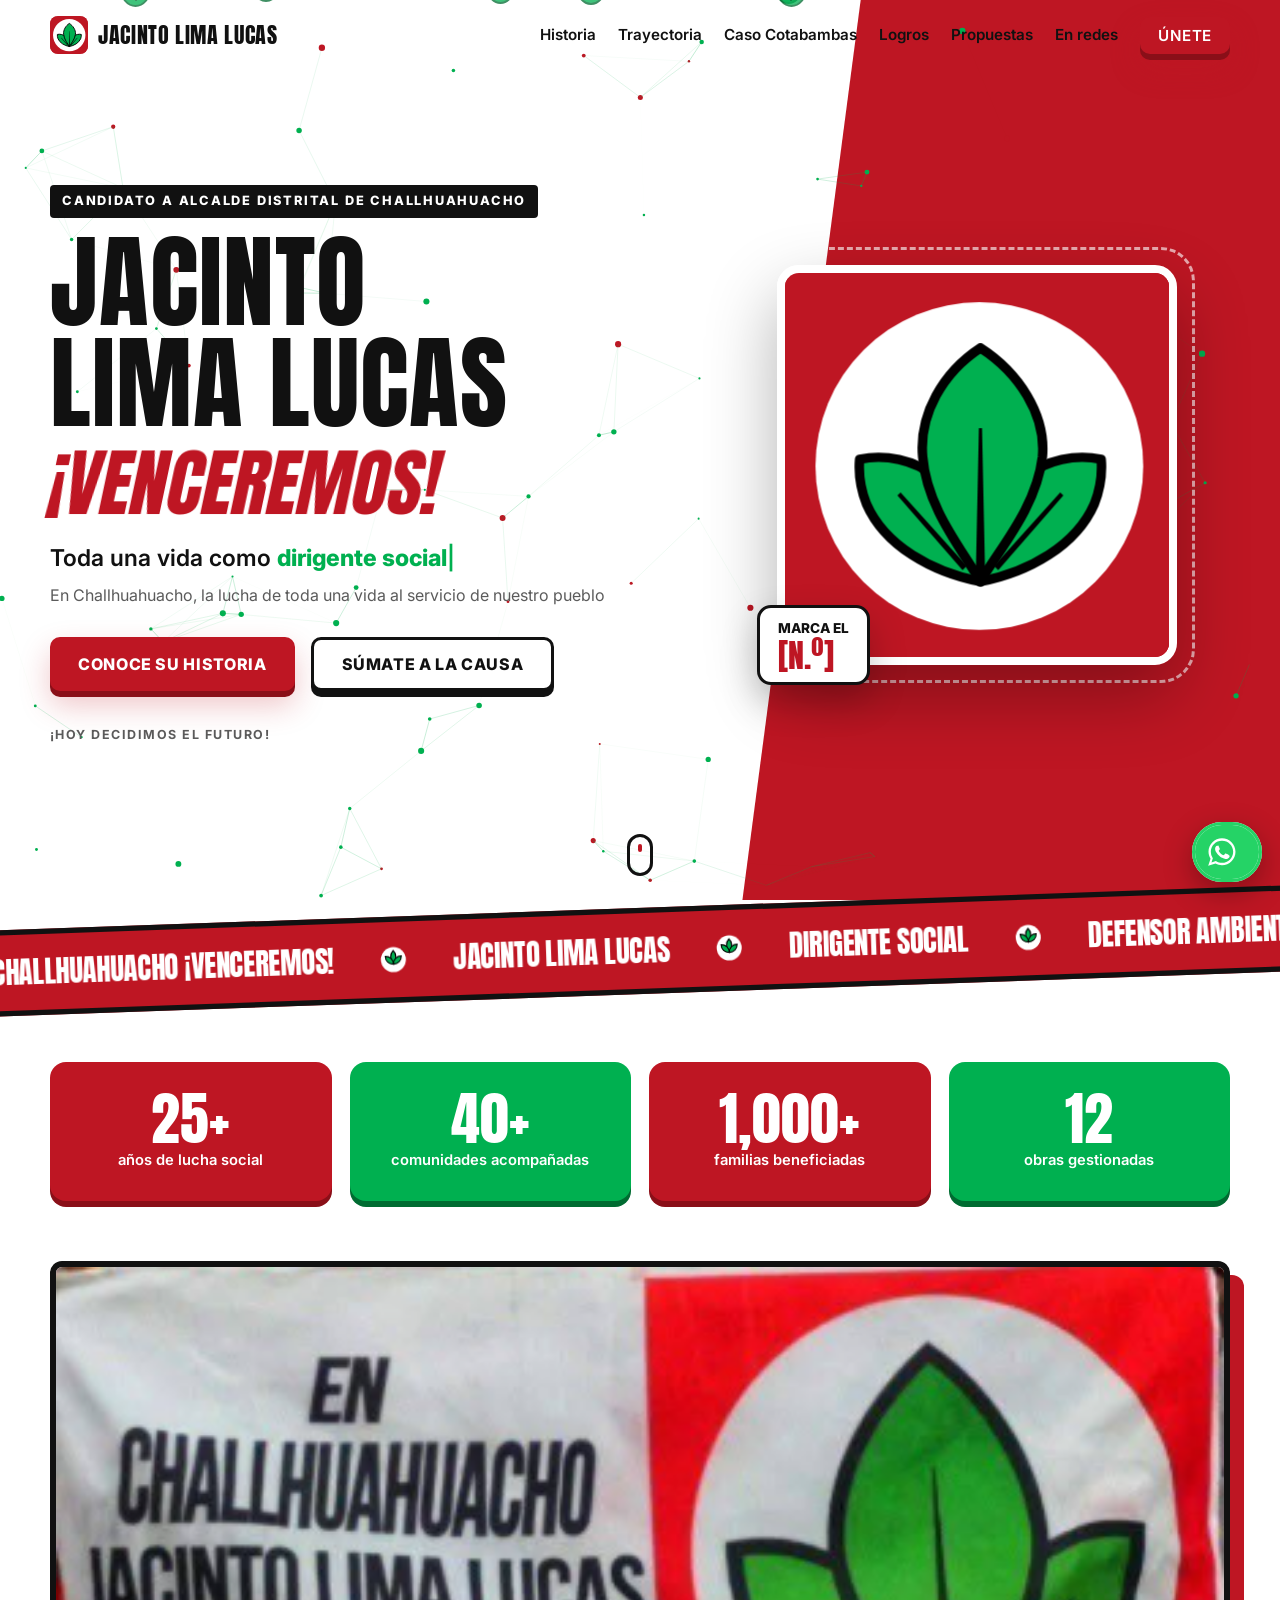
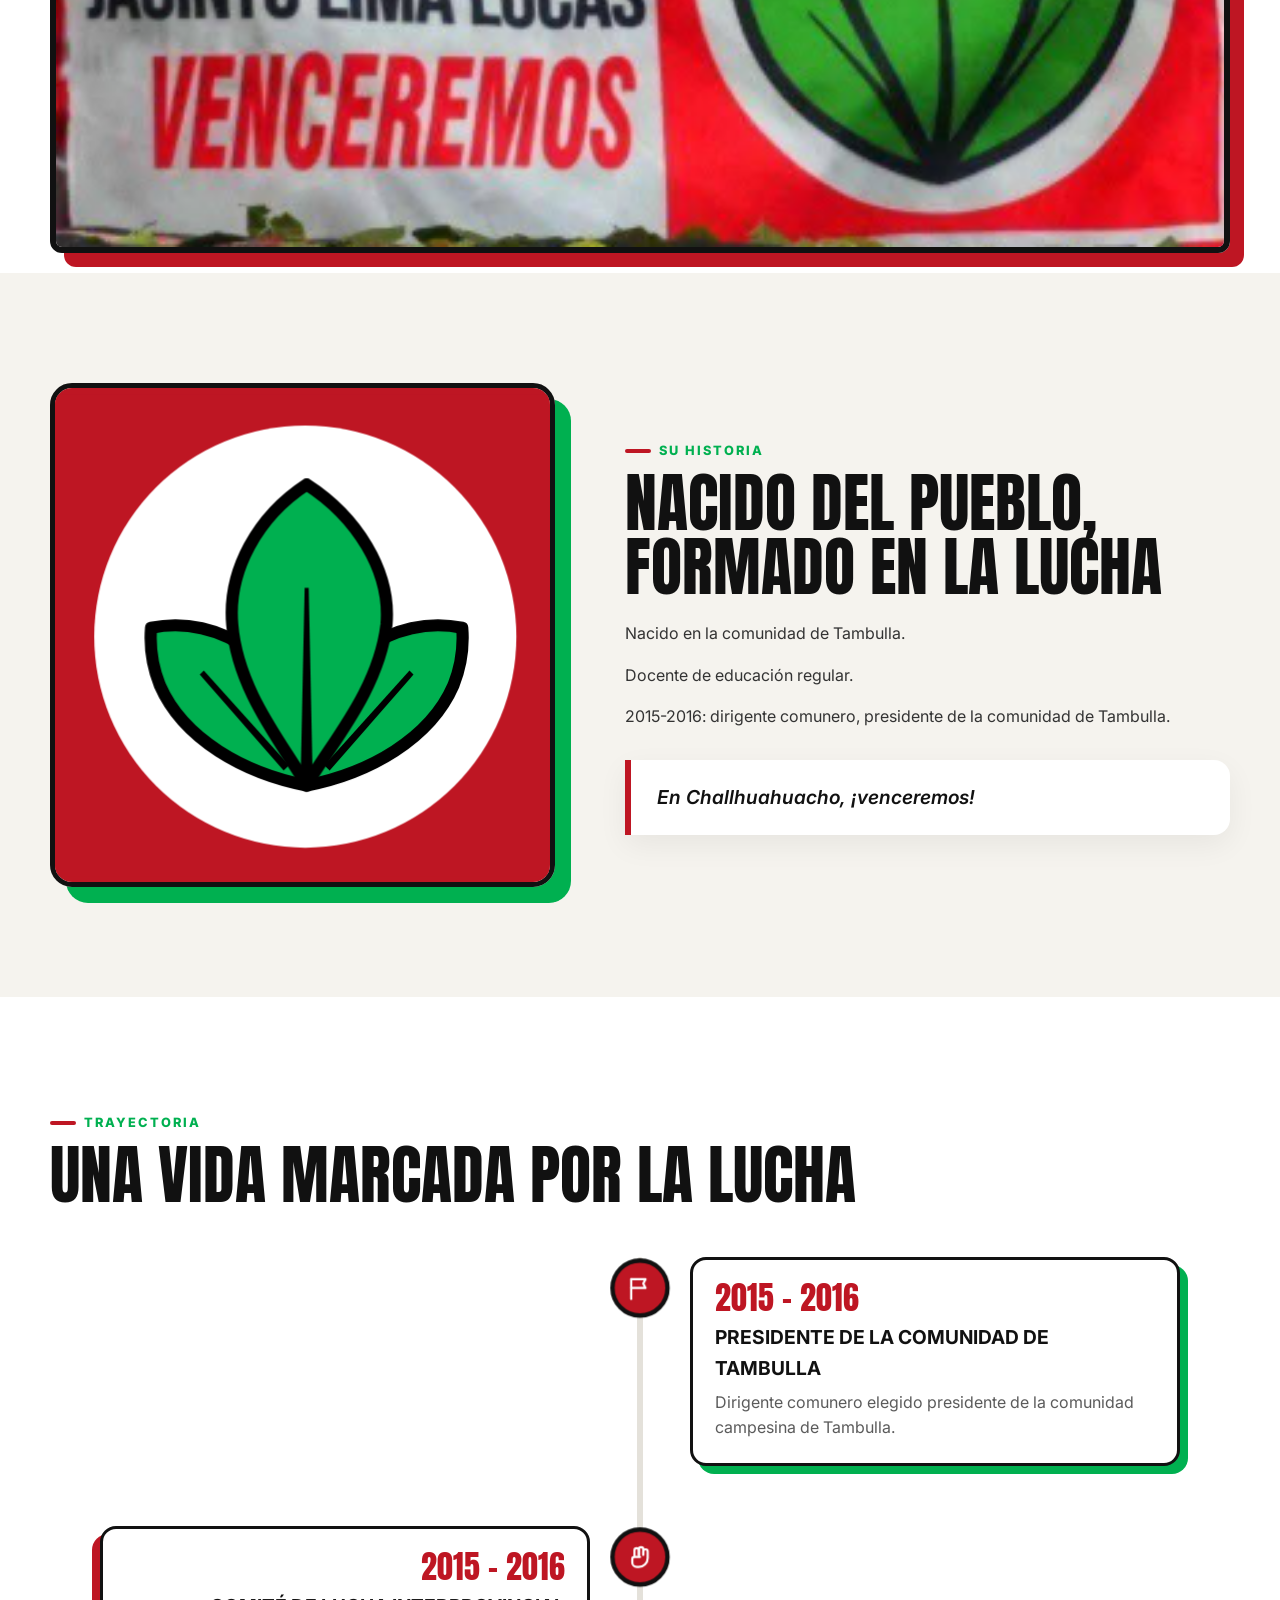
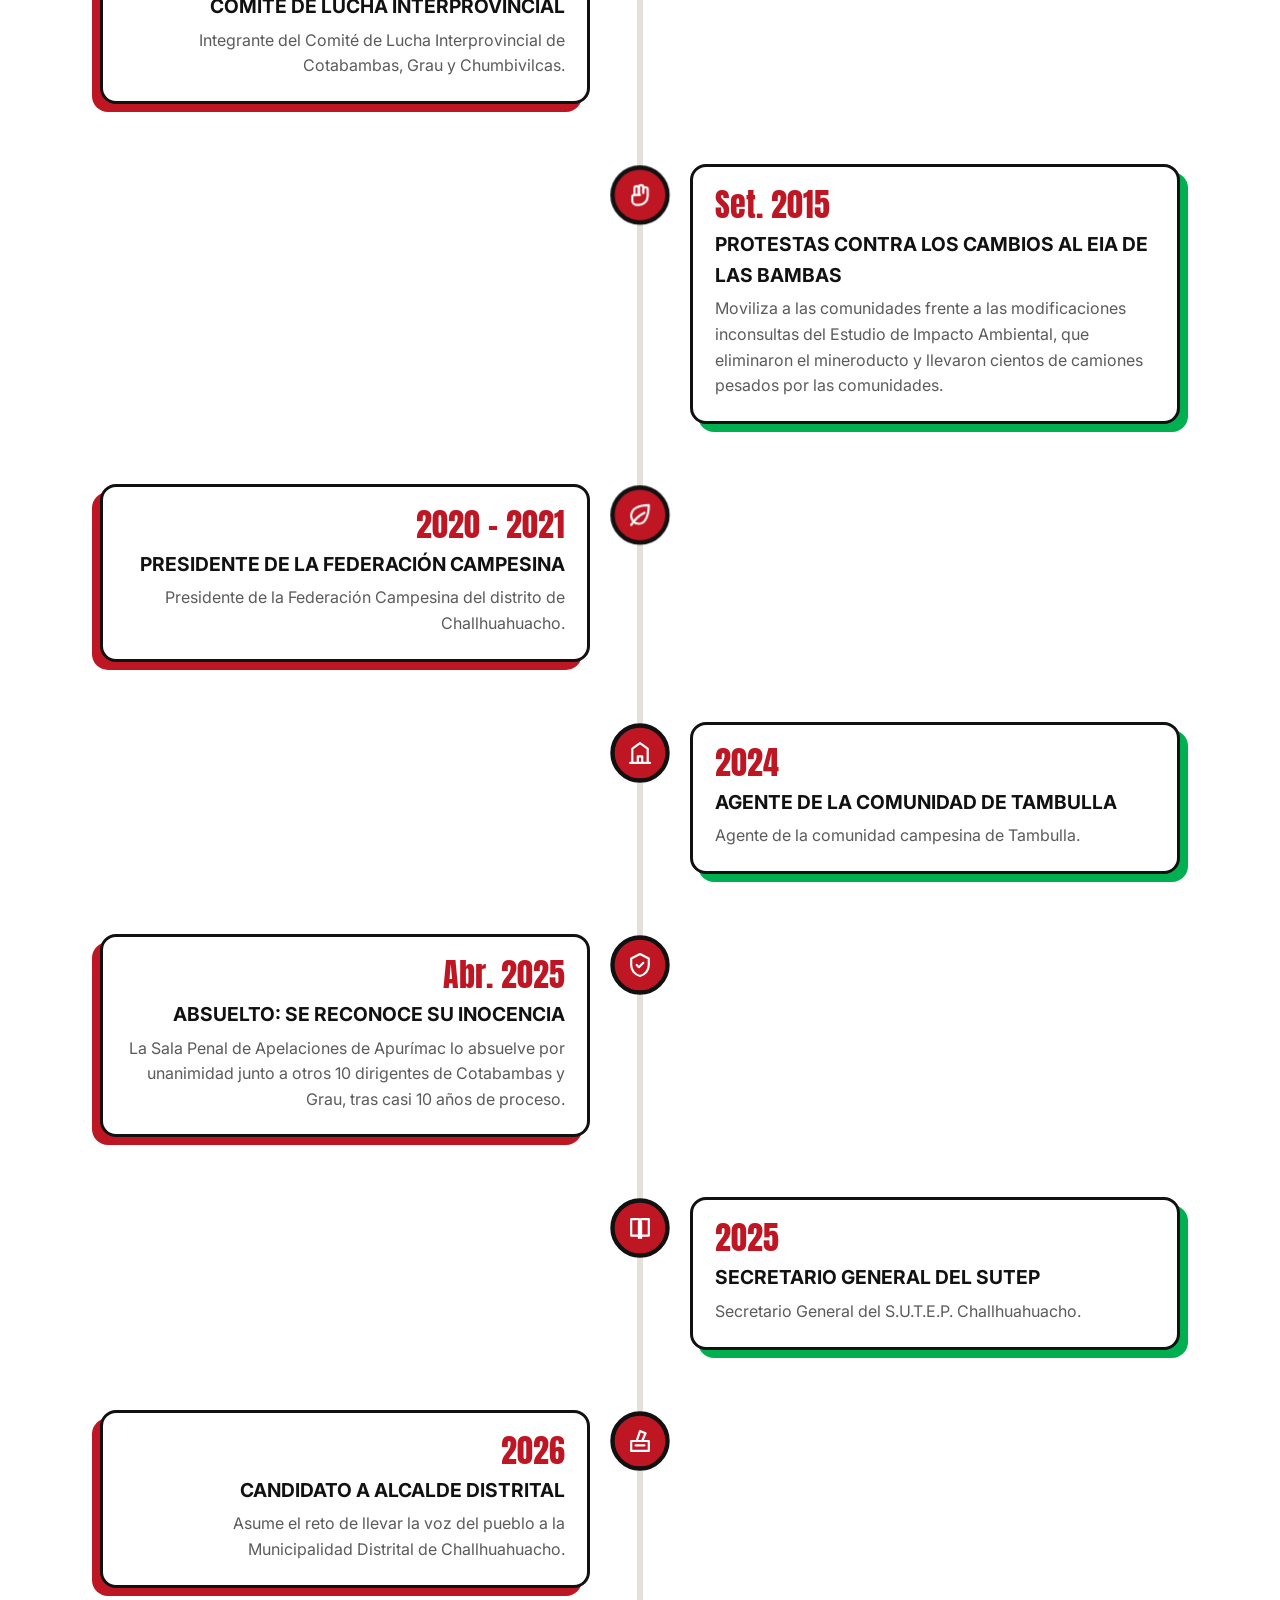
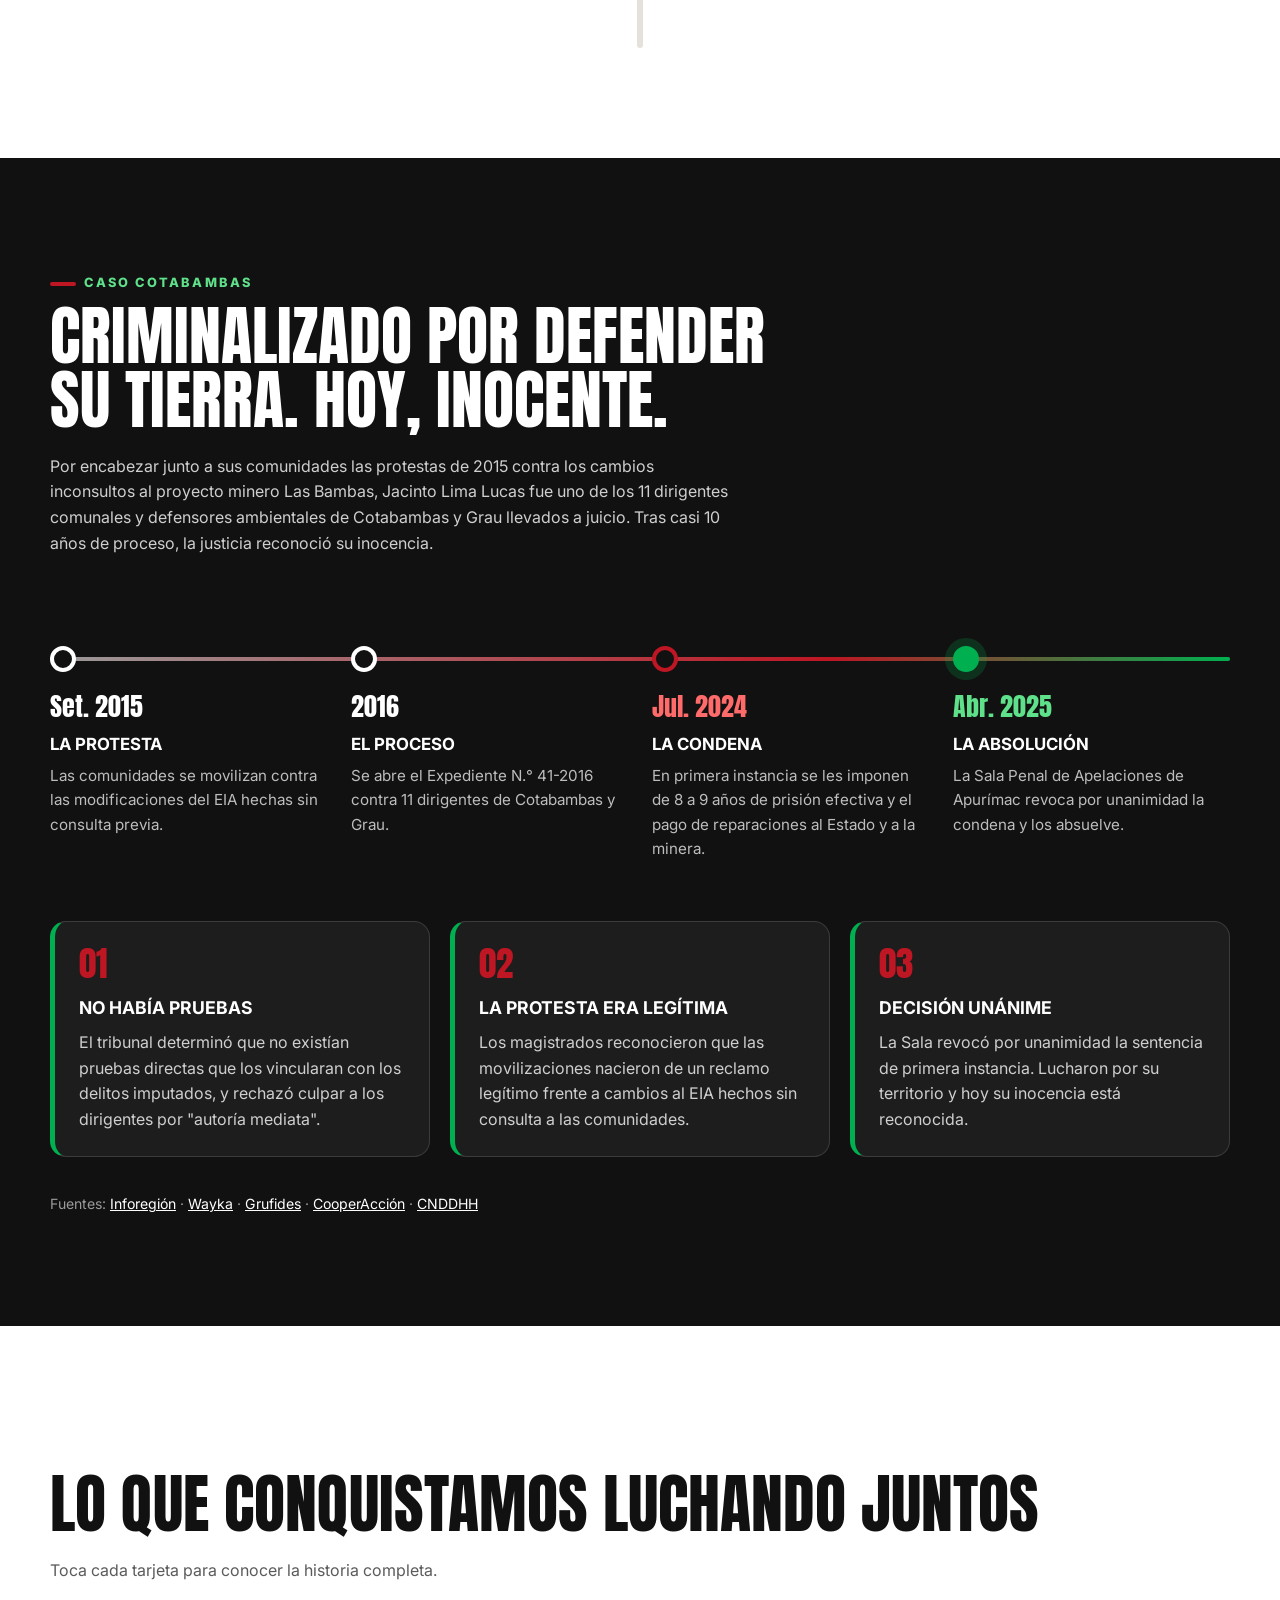
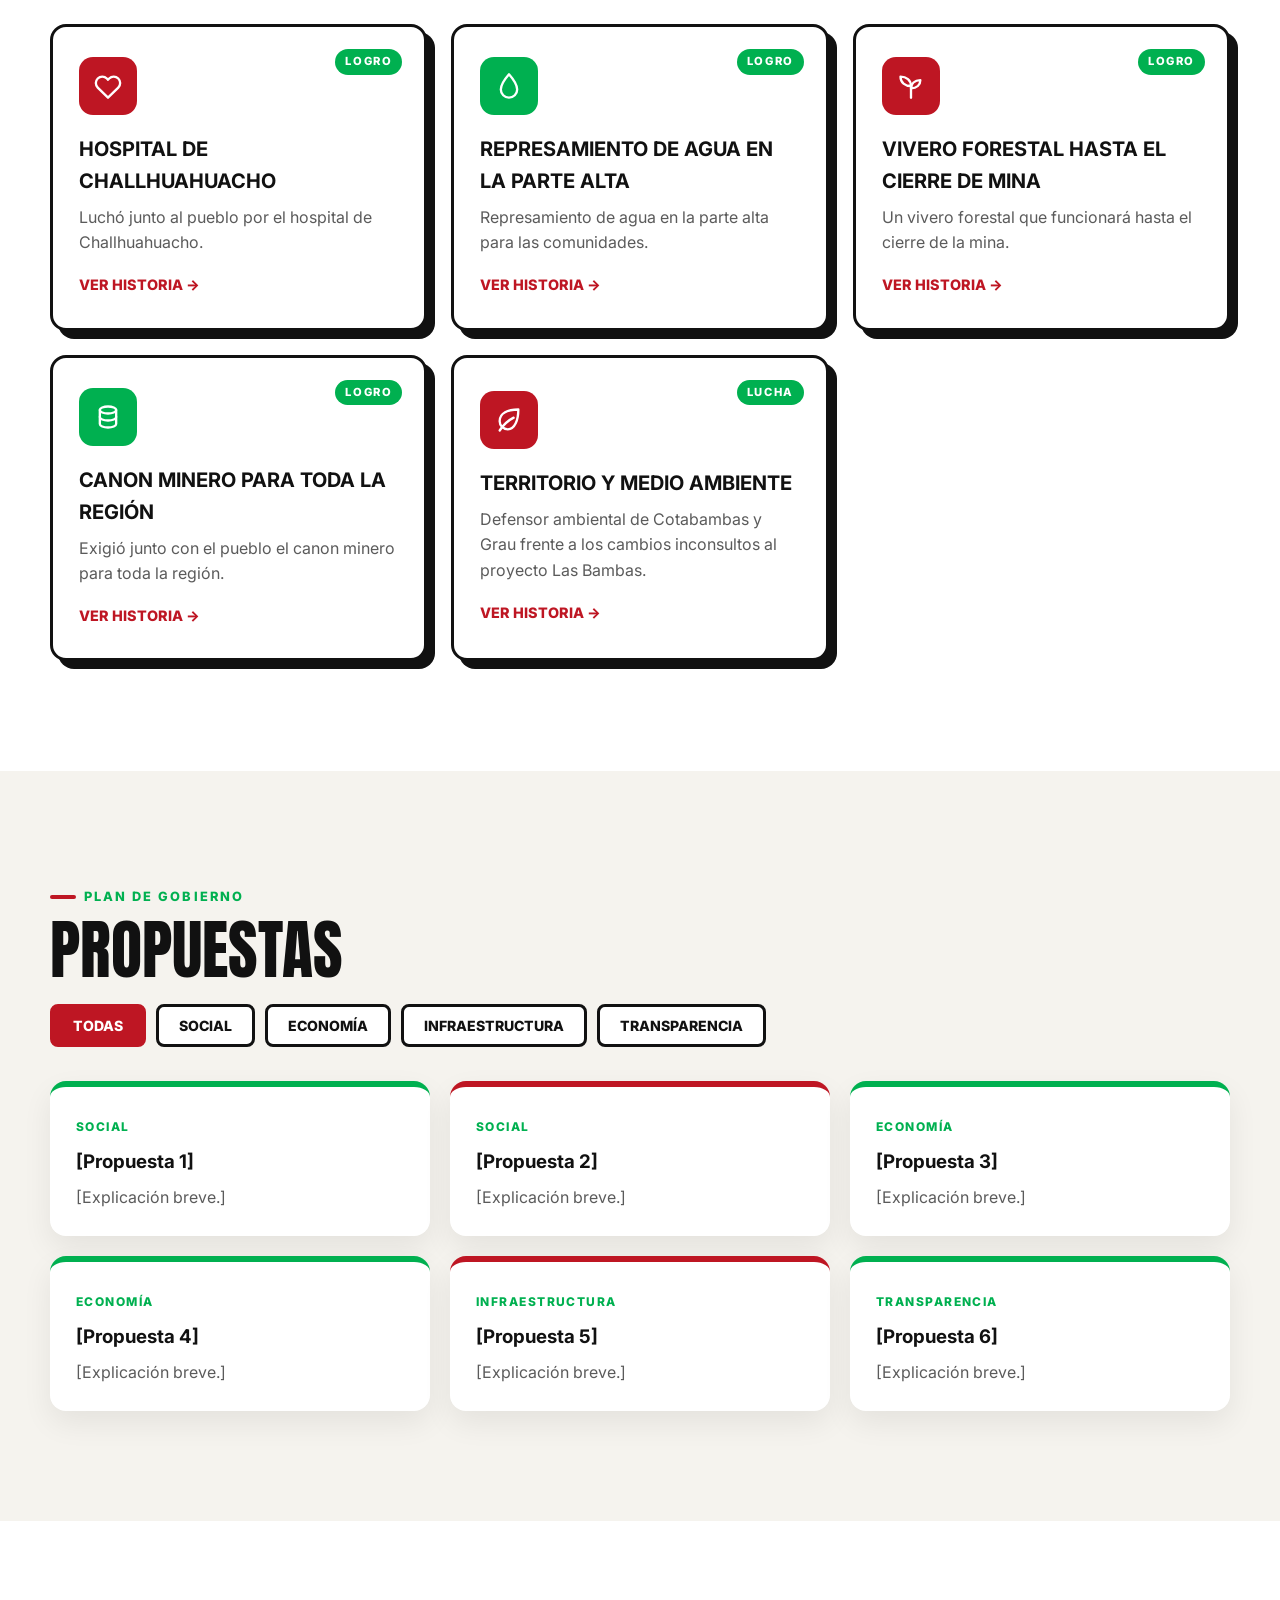
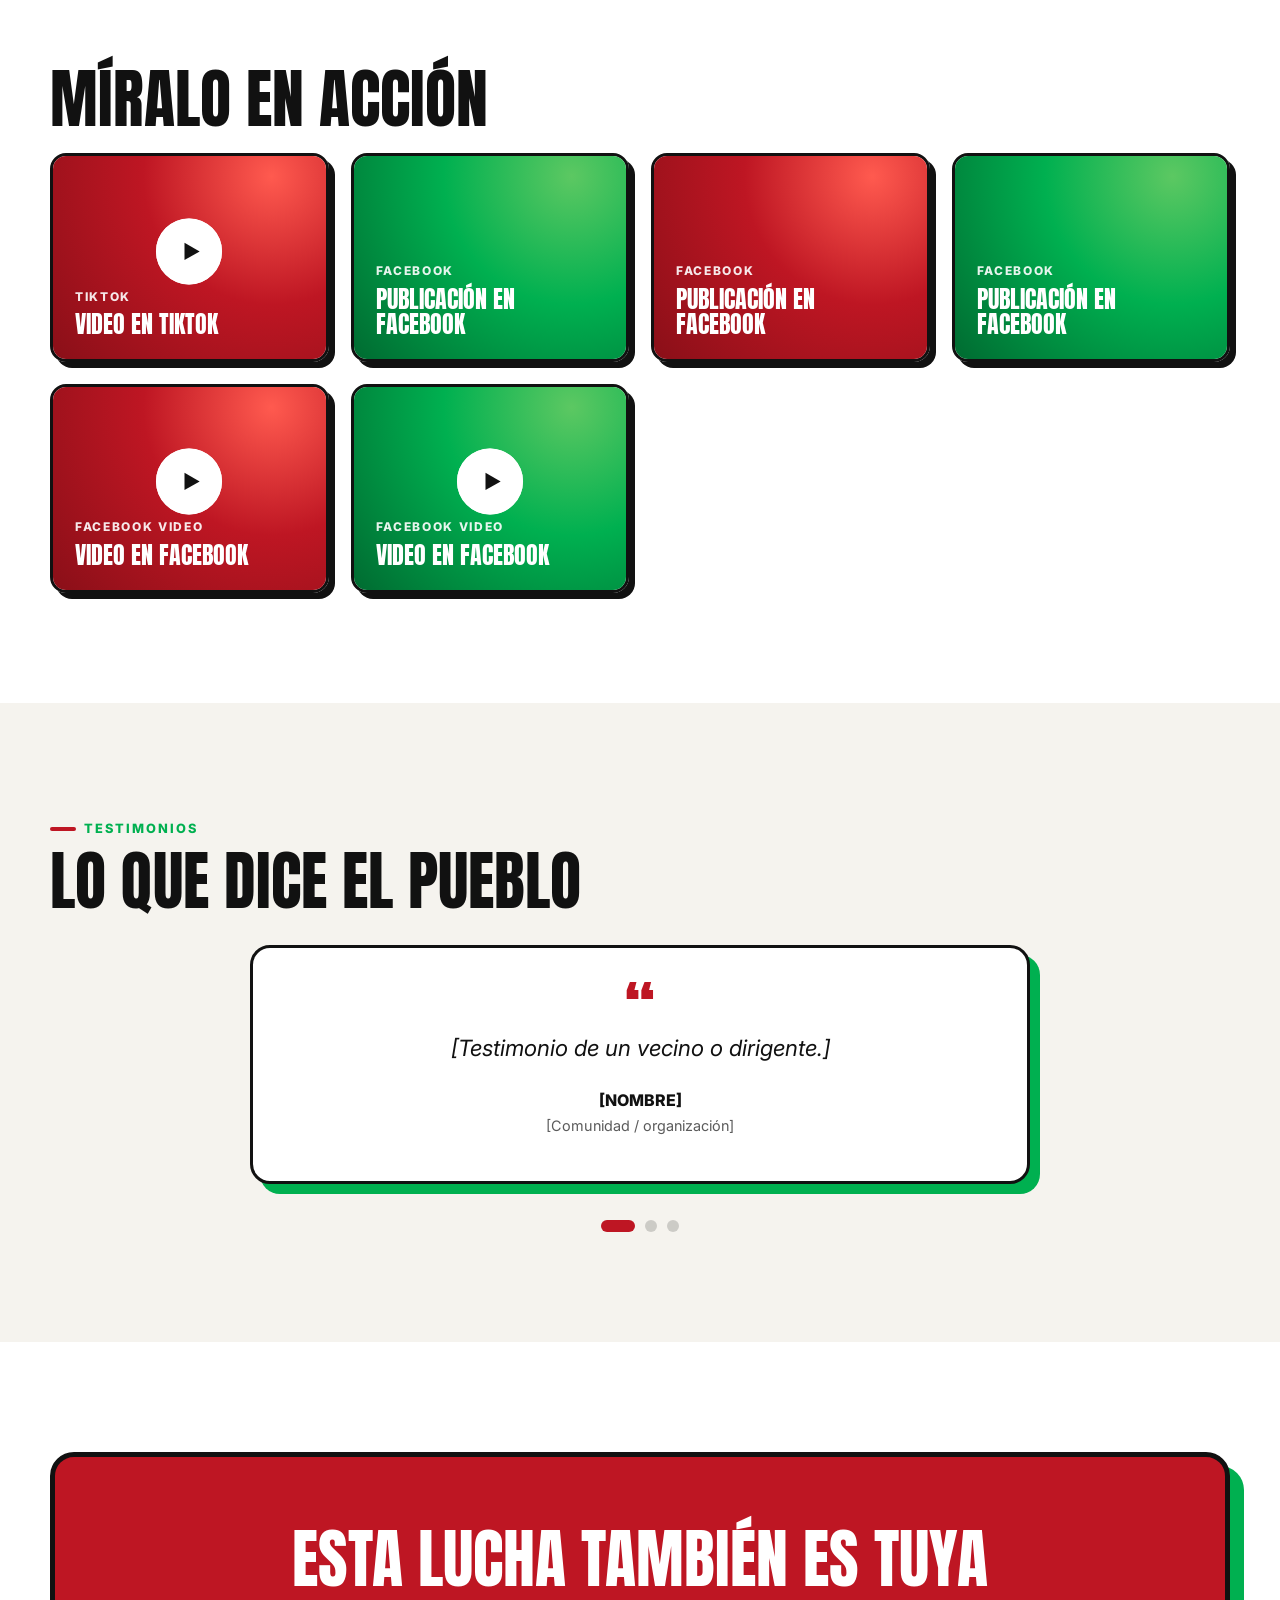
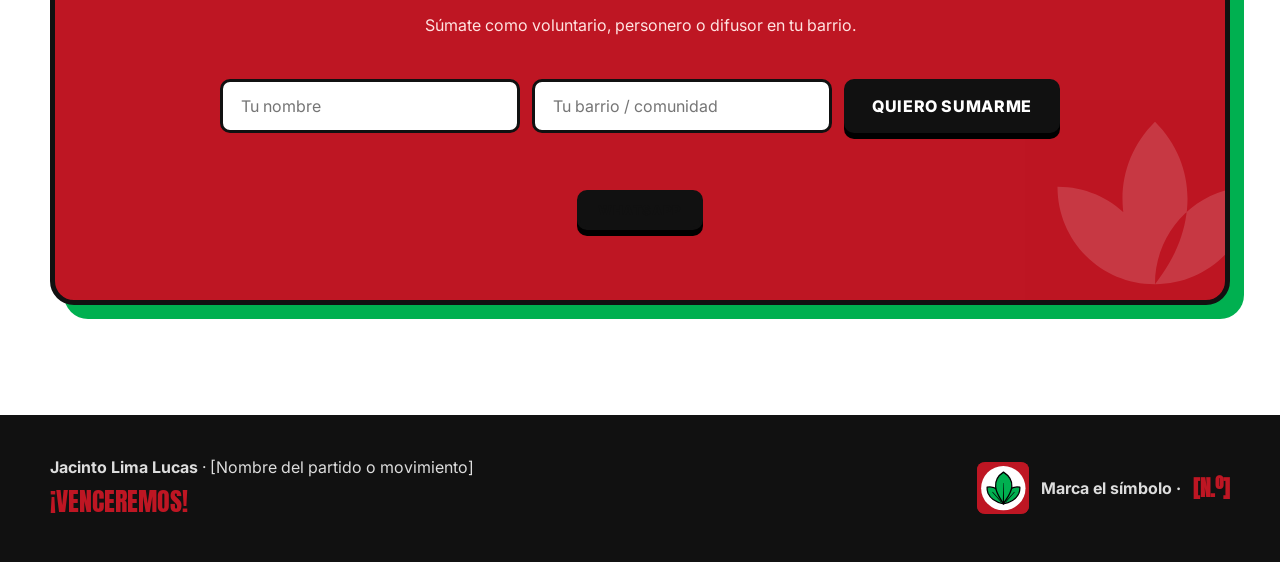
==== index.html @ 397db8ba "Logros junto al pueblo: hospital, represamiento de agua, vivero forestal y canon minero Co-Authored-" ====
<!doctype html>
<html lang="es">
<head>
  <meta charset="utf-8">
  <meta name="viewport" content="width=device-width, initial-scale=1">
  <title>Jacinto Lima Lucas · ¡Venceremos!</title>
  <meta name="description" content="Jacinto Lima Lucas, candidato a alcalde distrital de Challhuahuacho: historia de vida y lucha social. ¡Venceremos!">
  <meta name="theme-color" content="#be1623">
  <link rel="preconnect" href="https://fonts.googleapis.com">
  <link rel="preconnect" href="https://fonts.gstatic.com" crossorigin>
  <link href="https://fonts.googleapis.com/css2?family=Anton&family=Inter:wght@400;500;700;800&display=swap" rel="stylesheet">
  <link rel="stylesheet" href="css/styles.css">
</head>
<body class="is-loading">

  <!-- Preloader -->
  <div class="preloader" id="preloader" aria-hidden="true">
    <div class="preloader__logo" data-emblem></div>
    <div class="preloader__name" data-fullname></div>
    <div class="preloader__bar"><span></span></div>
  </div>

  <div class="progress" id="progress"></div>
  <div class="cursor-glow" id="cursorGlow" aria-hidden="true"></div>

  <!-- Navegación -->
  <header class="nav" id="nav">
    <a href="#inicio" class="nav__logo"><span class="nav__emblem" data-emblem></span><span data-fullname></span></a>
    <button class="nav__toggle" id="navToggle" aria-label="Abrir menú" aria-expanded="false"><span></span><span></span><span></span></button>
    <nav class="nav__links" id="navLinks">
      <a href="#historia">Historia</a>
      <a href="#trayectoria">Trayectoria</a>
      <a href="#caso">Caso Cotabambas</a>
      <a href="#luchas">Logros</a>
      <a href="#propuestas">Propuestas</a>
      <a href="#redes">En redes</a>
      <a href="#unete" class="btn btn--small magnetic">Únete</a>
    </nav>
  </header>

  <main>
    <!-- HERO -->
    <section class="hero" id="inicio">
      <canvas id="particles" class="hero__canvas" aria-hidden="true"></canvas>
      <div class="hero__red" aria-hidden="true"></div>
      <div class="leaves-fall" id="leavesFall" aria-hidden="true"></div>
      <div class="hero__content">
        <p class="hero__kicker reveal" data-cargo></p>
        <h1 class="hero__title" id="heroTitle" aria-label=""></h1>
        <p class="grito reveal" data-grito></p>
        <p class="hero__typed reveal">Toda una vida como <span id="typed" class="typed"></span><span class="caret">|</span></p>
        <p class="hero__lema reveal" data-lema></p>
        <div class="hero__cta reveal">
          <a href="#historia" class="btn magnetic">Conoce su historia</a>
          <a href="#unete" class="btn btn--ghost magnetic">Súmate a la causa</a>
        </div>
        <div class="countdown reveal" id="countdown" aria-live="polite"></div>
      </div>
      <div class="hero__portrait reveal" id="heroPortrait"></div>
      <a href="#cifras" class="scroll-hint" aria-label="Bajar"><span></span></a>
    </section>

    <!-- Marquesina -->
    <div class="marquee" aria-hidden="true"><div class="marquee__track" id="marquee"></div></div>

    <!-- CIFRAS -->
    <section class="stats" id="cifras">
      <div class="container stats__grid" id="stats"></div>
    </section>

    <!-- BANDEROLA -->
    <section class="banderola" id="banderola">
      <div class="container">
        <figure class="banderola__frame reveal" id="banderolaFrame">
          <img id="banderolaImg" alt="Banderola de campaña: En Challhuahuacho, Jacinto Lima Lucas, ¡Venceremos!" loading="lazy">
        </figure>
      </div>
    </section>

    <!-- HISTORIA -->
    <section class="section historia" id="historia">
      <div class="container historia__grid">
        <div class="historia__media reveal-left">
          <div class="photo-frame tilt" id="bioPhoto"></div>
        </div>
        <div class="historia__text">
          <span class="eyebrow reveal">Su historia</span>
          <h2 class="section__title reveal" id="bioTitle"></h2>
          <div id="bioText"></div>
          <blockquote class="quote reveal" id="bioQuote"></blockquote>
        </div>
      </div>
    </section>

    <!-- TRAYECTORIA -->
    <section class="section trayectoria" id="trayectoria">
      <div class="container">
        <span class="eyebrow reveal">Trayectoria</span>
        <h2 class="section__title reveal">Una vida marcada por la lucha</h2>
        <div class="timeline" id="timeline">
          <div class="timeline__line"><span id="timelineFill"></span></div>
        </div>
      </div>
    </section>

    <!-- CASO COTABAMBAS -->
    <section class="section caso" id="caso">
      <div class="container">
        <div class="caso__head">
          <div>
            <span class="eyebrow reveal">Caso Cotabambas</span>
            <h2 class="section__title reveal" id="casoTitle"></h2>
            <p class="section__lead reveal" id="casoIntro"></p>
          </div>
          <div class="stamp" id="stamp" aria-hidden="true"><span>Inocente</span><small>Absuelto · Abril 2025</small></div>
        </div>
        <ol class="caso__steps" id="casoSteps"><li class="caso__rail" aria-hidden="true"><span id="casoRail"></span></li></ol>
        <div class="caso__claves" id="casoClaves"></div>
        <p class="caso__fuentes reveal" id="casoFuentes"></p>
      </div>
    </section>

    <!-- LUCHAS -->
    <section class="section luchas" id="luchas">
      <div class="container">
        <span class="eyebrow reveal">Logros junto al pueblo</span>
        <h2 class="section__title reveal">Lo que conquistamos luchando juntos</h2>
        <p class="section__lead reveal">Toca cada tarjeta para conocer la historia completa.</p>
        <div class="cards" id="luchasGrid"></div>
      </div>
    </section>

    <!-- PROPUESTAS -->
    <section class="section propuestas" id="propuestas">
      <div class="container">
        <span class="eyebrow reveal">Plan de gobierno</span>
        <h2 class="section__title reveal">Propuestas</h2>
        <div class="tabs reveal" id="tabs" role="tablist"></div>
        <div class="proposals" id="proposals"></div>
      </div>
    </section>

    <!-- REDES -->
    <section class="section redes" id="redes">
      <div class="container">
        <span class="eyebrow reveal">En redes</span>
        <h2 class="section__title reveal">Míralo en acción</h2>
        <div class="social-grid" id="socialGrid"></div>
      </div>
    </section>

    <!-- TESTIMONIOS -->
    <section class="section testimonios" id="testimonios">
      <div class="container">
        <span class="eyebrow reveal">Testimonios</span>
        <h2 class="section__title reveal">Lo que dice el pueblo</h2>
        <div class="slider reveal" id="slider">
          <div class="slider__track" id="sliderTrack"></div>
          <div class="slider__dots" id="sliderDots"></div>
        </div>
      </div>
    </section>

    <!-- ÚNETE -->
    <section class="section unete" id="unete">
      <div class="container unete__box reveal">
        <h2 class="section__title">Esta lucha también es tuya</h2>
        <p class="section__lead">Súmate como voluntario, personero o difusor en tu barrio.</p>
        <form class="form" id="joinForm">
          <input type="text" name="nombre" placeholder="Tu nombre" required>
          <input type="text" name="zona" placeholder="Tu barrio / comunidad" required>
          <button class="btn magnetic" type="submit">Quiero sumarme</button>
        </form>
        <p class="form__msg" id="formMsg" role="status"></p>
        <div class="unete__contact" id="contactLinks"></div>
      </div>
    </section>
  </main>

  <footer class="footer">
    <div class="container footer__inner">
      <p><strong data-fullname></strong> · <span data-partido></span><br><em class="footer__grito" data-grito></em></p>
      <p class="footer__vote"><span class="footer__emblem" data-emblem></span> Marca el símbolo · <span data-numero></span></p>
    </div>
  </footer>

  <!-- Modal -->
  <div class="modal" id="modal" role="dialog" aria-modal="true" aria-labelledby="modalTitle" hidden>
    <div class="modal__backdrop" data-close></div>
    <div class="modal__panel">
      <button class="modal__close" data-close aria-label="Cerrar">×</button>
      <div class="modal__icon" id="modalIcon"></div>
      <h3 id="modalTitle"></h3>
      <p id="modalText"></p>
    </div>
  </div>

  <script src="js/data.js"></script>
  <script src="js/main.js"></script>
</body>
</html>
---- css/styles.css ----
/* Identidad visual tomada de la banderola:
   blanco de fondo, rojo intenso, verde hoja con contorno oscuro y letras negras condensadas. */
:root {
  --primary: #be1623;          /* rojo del símbolo oficial */
  --primary-dark: #8a0f18;
  --secondary: #00b050;        /* verde del símbolo oficial */
  --leaf-dark: #006b31;        /* verde oscuro para sombras */
  --dark: #111111;             /* letras negras */
  --paper: #ffffff;
  --cream: #f5f3ee;
  --text: #111111;
  --muted: #5b5b5b;
  --line: #e4e1da;
  --radius: 16px;
  --ease: cubic-bezier(.22, 1, .36, 1);
  --display: "Anton", "Arial Narrow", Impact, sans-serif;
}

*, *::before, *::after { box-sizing: border-box; }
html { scroll-behavior: smooth; }
html, body { overflow-x: clip; }
body {
  margin: 0;
  font-family: "Inter", system-ui, sans-serif;
  background: var(--paper);
  color: var(--text);
  line-height: 1.6;
}
body.is-loading { overflow: hidden; }
img { max-width: 100%; display: block; }
a { color: inherit; }
.container { width: min(1180px, 100% - 32px); margin-inline: auto; }

/* ---------- Emblema (tres hojas) ---------- */
.emblem { display: block; width: 100%; height: 100%; background: #be1623; }
.emblem .leaf { transform-box: view-box; transform-origin: 372px 578px; }
.grow .emblem .leaf { animation: leafGrow 1s var(--ease) both; }
.grow .emblem .leaf--l { animation-delay: .25s; }
.grow .emblem .leaf--r { animation-delay: .4s; }
.grow .emblem .ring { animation: ringIn .9s var(--ease) both; }
@keyframes leafGrow { from { transform: scale(0); } }
@keyframes ringIn { from { transform: scale(.3); opacity: 0; } }
.emblem .ring { transform-box: fill-box; transform-origin: center; }

/* ---------- Preloader ---------- */
.preloader {
  position: fixed; inset: 0; z-index: 100;
  display: grid; place-content: center; justify-items: center; gap: 22px;
  background: var(--paper);
  transition: clip-path 1s var(--ease);
  clip-path: inset(0 0 0 0);
}
.preloader.done { clip-path: inset(0 0 100% 0); }
.preloader__logo { width: 120px; height: 120px; border-radius: 14px; overflow: hidden; box-shadow: 0 20px 40px #be162340; }
.preloader__name { font-family: var(--display); font-size: clamp(2rem, 7vw, 4.2rem); text-transform: uppercase; letter-spacing: .02em; line-height: 1; }
.preloader__bar { width: 220px; height: 5px; background: var(--line); border-radius: 4px; overflow: hidden; }
.preloader__bar span { display: block; height: 100%; width: 0; background: var(--primary); animation: load 1.2s var(--ease) forwards; }
@keyframes load { to { width: 100%; } }

/* ---------- Progress & cursor ---------- */
.progress { position: fixed; top: 0; left: 0; height: 4px; width: 100%; background: linear-gradient(90deg, var(--primary), var(--secondary)); transform-origin: 0 50%; transform: scaleX(0); z-index: 60; }
.cursor-glow {
  position: fixed; top: 0; left: 0; width: 380px; height: 380px; margin: -190px 0 0 -190px;
  border-radius: 50%; pointer-events: none; z-index: 0; mix-blend-mode: multiply;
  background: radial-gradient(circle, #00b0501c, transparent 65%);
  opacity: 0; transition: opacity .4s;
}
@media (hover: hover) { .cursor-glow.on { opacity: 1; } }

/* ---------- Nav ---------- */
.nav {
  position: fixed; inset: 0 0 auto; z-index: 50;
  display: flex; align-items: center; justify-content: space-between;
  padding: 16px max(16px, calc((100% - 1180px) / 2));
  transition: background .4s, padding .4s, box-shadow .4s;
}
.nav.scrolled { background: #ffffffee; backdrop-filter: blur(12px); padding-block: 8px; box-shadow: 0 6px 24px #0000001a; }
.nav__logo { display: flex; align-items: center; gap: 10px; font-family: var(--display); font-size: 1.35rem; text-decoration: none; letter-spacing: .03em; text-transform: uppercase; }
.nav__emblem { width: 38px; height: 38px; border-radius: 8px; overflow: hidden; flex: none; }
.nav__links { display: flex; gap: 22px; align-items: center; }
.nav__links a { text-decoration: none; font-weight: 600; font-size: .95rem; position: relative; }
.nav__links a:not(.btn)::after {
  content: ""; position: absolute; left: 0; bottom: -4px; height: 3px; width: 100%;
  background: var(--primary); transform: scaleX(0); transform-origin: right; transition: transform .4s var(--ease);
}
.nav__links a:not(.btn):hover::after, .nav__links a.active::after { transform: scaleX(1); transform-origin: left; }
.nav__toggle { display: none; background: none; border: 0; width: 40px; height: 40px; cursor: pointer; flex-direction: column; justify-content: center; gap: 6px; }
.nav__toggle span { display: block; height: 3px; background: var(--dark); transition: transform .3s, opacity .3s; }
.nav__toggle[aria-expanded="true"] span:nth-child(1) { transform: translateY(9px) rotate(45deg); }
.nav__toggle[aria-expanded="true"] span:nth-child(2) { opacity: 0; }
.nav__toggle[aria-expanded="true"] span:nth-child(3) { transform: translateY(-9px) rotate(-45deg); }

@media (max-width: 1100px) {
  .nav__logo > span:last-child { font-size: 1.1rem; }
  .nav__toggle { display: flex; }
  .nav__links {
    position: fixed; inset: 0; flex-direction: column; justify-content: center; gap: 30px;
    background: var(--primary); color: #fff; clip-path: circle(0 at calc(100% - 36px) 36px);
    transition: clip-path .7s var(--ease); z-index: -1;
  }
  .nav__links a { font-family: var(--display); font-size: 2rem; text-transform: uppercase; font-weight: 400; }
  .nav__links .btn { background: #fff; color: var(--primary); }
  .nav__links.open { clip-path: circle(150% at calc(100% - 36px) 36px); }
}

/* ---------- Buttons ---------- */
.btn {
  display: inline-flex; align-items: center; justify-content: center; gap: 8px;
  padding: 14px 28px; border-radius: 10px; border: 0; cursor: pointer;
  background: var(--primary); color: #fff; font: 800 1rem "Inter", sans-serif; text-decoration: none;
  text-transform: uppercase; letter-spacing: .04em;
  box-shadow: 0 6px 0 var(--primary-dark), 0 14px 30px #be162340;
  transition: transform .3s var(--ease), box-shadow .3s;
  position: relative; overflow: hidden;
}
.btn::before {
  content: ""; position: absolute; inset: 0; background: linear-gradient(120deg, transparent 30%, #fff6, transparent 70%);
  transform: translateX(-120%); transition: transform .7s var(--ease);
}
.btn:hover::before { transform: translateX(120%); }
.btn:active { box-shadow: 0 2px 0 var(--primary-dark); translate: 0 4px; }
.btn--ghost { background: #fff; color: var(--dark); border: 3px solid var(--dark); box-shadow: 0 6px 0 var(--dark); }
.btn--green { background: var(--secondary); box-shadow: 0 6px 0 var(--leaf-dark), 0 14px 30px #00b05040; }
.btn--small { padding: 9px 18px; font-size: .82rem; }

/* ---------- Hero ---------- */
.hero {
  position: relative; min-height: 100svh; display: grid; grid-template-columns: 1.25fr 1fr; align-items: center; gap: 40px;
  padding: 120px max(16px, calc((100% - 1180px) / 2)) 90px; overflow: hidden; isolation: isolate; background: var(--paper);
}
.hero__canvas { position: absolute; inset: 0; width: 100%; height: 100%; z-index: -1; }
.hero__red {
  position: absolute; z-index: -2; top: 0; bottom: 0; right: 0; width: 42%;
  background: var(--primary); clip-path: polygon(22% 0, 100% 0, 100% 100%, 0 100%);
  animation: redIn 1.2s var(--ease) both .3s;
}
@keyframes redIn { from { clip-path: polygon(100% 0, 100% 0, 100% 100%, 100% 100%); } }
.hero__kicker {
  display: inline-block; background: var(--dark); color: #fff; font-weight: 800; letter-spacing: .14em; text-transform: uppercase;
  font-size: .8rem; margin: 0 0 16px; padding: 6px 12px; border-radius: 4px;
}
.hero__title { font-family: var(--display); font-weight: 400; text-transform: uppercase; line-height: .95; margin: 0; font-size: clamp(3rem, 8vw, 7rem); letter-spacing: .01em; }
.hero__title .word { display: block; overflow: hidden; white-space: nowrap; padding-bottom: .04em; }
.hero__title .char { display: inline-block; transform: translateY(110%) rotate(8deg); opacity: 0; }
.hero__title.play .char { animation: charIn .9s var(--ease) forwards; }
@keyframes charIn { to { transform: none; opacity: 1; } }
.grito {
  font-family: var(--display); font-size: clamp(2.2rem, 6vw, 4.6rem); line-height: 1; margin: 10px 0 0;
  color: var(--primary); text-transform: uppercase; display: inline-block;
}
.grito.in { animation: shout 2.4s var(--ease) 1.4s infinite; }
.grito span { display: inline-block; transform: skewX(-12deg); }
@keyframes shout { 0%, 70%, 100% { transform: scale(1); } 80% { transform: scale(1.06) rotate(-1.5deg); } 90% { transform: scale(.98); } }
.hero__typed { font-size: clamp(1.1rem, 2.2vw, 1.45rem); margin: 18px 0 6px; font-weight: 600; }
.typed { font-weight: 800; color: var(--secondary); }
.caret { animation: blink 1s steps(1) infinite; color: var(--secondary); }
@keyframes blink { 50% { opacity: 0; } }
.hero__lema { color: var(--muted); max-width: 560px; margin: 0 0 28px; }
.hero__cta { display: flex; gap: 16px; flex-wrap: wrap; }
.hero__portrait { justify-self: center; width: min(400px, 80vw); aspect-ratio: 1; position: relative; }
.photo, .portrait-emblem {
  width: 100%; height: 100%; border-radius: 22px; overflow: hidden; position: relative;
  border: 8px solid #fff; box-shadow: 0 30px 70px #0000004d;
}
.photo img { width: 100%; height: 100%; object-fit: cover; }
.hero__portrait::before {
  content: ""; position: absolute; inset: -18px; border-radius: 34px; border: 3px dashed #ffffffa0;
  animation: spin 40s linear infinite;
}
@keyframes spin { to { transform: rotate(360deg); } }
.badge-num {
  position: absolute; bottom: -20px; left: -20px; background: #fff; color: var(--dark);
  border-radius: 14px; padding: 10px 18px; font-weight: 800; box-shadow: 0 16px 36px #0000003a; border: 3px solid var(--dark);
  font-size: .85rem; text-transform: uppercase; animation: bob 3s ease-in-out infinite;
}
.badge-num b { font-family: var(--display); font-weight: 400; font-size: 2rem; color: var(--primary); display: block; line-height: 1; }
@keyframes bob { 50% { transform: translateY(-8px); } }

.countdown { display: flex; gap: 10px; margin-top: 34px; flex-wrap: wrap; }
.countdown__item { background: var(--dark); color: #fff; border-radius: 10px; padding: 8px 12px; min-width: 72px; text-align: center; }
.countdown__item b { display: block; font-family: var(--display); font-weight: 400; font-size: 1.8rem; line-height: 1.1; }
.countdown__item small { color: #cfcfcf; font-size: .68rem; text-transform: uppercase; letter-spacing: .1em; }
.countdown__label { width: 100%; font-size: .78rem; font-weight: 700; color: var(--muted); letter-spacing: .12em; text-transform: uppercase; }

/* Hojas que caen */
.leaves-fall { position: absolute; inset: 0; z-index: -1; pointer-events: none; overflow: hidden; }
.leaves-fall i {
  position: absolute; top: -40px; width: var(--s, 22px); height: calc(var(--s, 22px) * 1.5);
  background: var(--secondary); border: 2px solid var(--leaf-dark);
  border-radius: 50% 50% 50% 50% / 60% 60% 40% 40%; opacity: .75;
  animation: fall var(--t, 12s) linear var(--delay, 0s) infinite;
}
.leaves-fall i::after { content: ""; position: absolute; left: 50%; top: 12%; bottom: 8%; width: 2px; margin-left: -1px; background: var(--leaf-dark); }
@keyframes fall {
  0% { transform: translate(0, 0) rotate(0deg); }
  50% { transform: translate(var(--dx, 60px), 55vh) rotate(200deg); }
  100% { transform: translate(0, 110vh) rotate(400deg); }
}

.scroll-hint { position: absolute; bottom: 24px; left: 50%; translate: -50% 0; width: 26px; height: 42px; border: 3px solid var(--dark); border-radius: 20px; }
.scroll-hint span { position: absolute; left: 50%; top: 7px; width: 4px; height: 8px; margin-left: -2px; background: var(--primary); border-radius: 2px; animation: wheel 1.6s infinite; }
@keyframes wheel { to { transform: translateY(14px); opacity: 0; } }

@media (max-width: 900px) {
  .hero { grid-template-columns: 1fr; text-align: center; padding-top: 100px; }
  .hero__red { width: 100%; height: 330px; bottom: auto; clip-path: polygon(0 0, 100% 0, 100% 80%, 0 100%); }
  @keyframes redIn { from { clip-path: polygon(0 0, 100% 0, 100% 0, 0 0); } }
  .hero__lema { margin-inline: auto; }
  .hero__cta, .countdown { justify-content: center; }
  .hero__portrait { order: -1; width: min(220px, 58vw); }
  .scroll-hint { display: none; }
}

/* ---------- Marquee ---------- */
.marquee { background: var(--primary); color: #fff; overflow: hidden; padding: 14px 0; transform: rotate(-2deg) scale(1.05); margin: 10px 0 30px; border-block: 5px solid var(--dark); }
.marquee__track { display: flex; align-items: center; width: max-content; animation: marquee 30s linear infinite; }
.marquee__track span { display: inline-flex; align-items: center; gap: 44px; font-family: var(--display); font-size: 1.7rem; text-transform: uppercase; padding: 0 22px; white-space: nowrap; }
.marquee__track span::after { content: ""; width: 26px; height: 26px; flex: none; background: url("data:image/svg+xml,%3Csvg xmlns='http://www.w3.org/2000/svg' viewBox='0 0 24 24'%3E%3Ccircle cx='12' cy='12' r='11' fill='%23fff'/%3E%3Cpath d='M12 4c3 3 3 8 0 12-3-4-3-9 0-12z' fill='%2300b050' stroke='%23000000'/%3E%3Cpath d='M12 16c-4 0-7-3-7-7 4 0 7 3 7 7zM12 16c4 0 7-3 7-7-4 0-7 3-7 7z' fill='%2300b050' stroke='%23000000'/%3E%3C/svg%3E") center/contain no-repeat; }
@keyframes marquee { to { transform: translateX(-50%); } }

/* ---------- Sections ---------- */
.section { padding: 110px 0; position: relative; }
.section:nth-of-type(even):not(.caso) { background: var(--cream); }
.eyebrow {
  display: inline-flex; align-items: center; gap: 8px; font-weight: 800; color: var(--secondary);
  letter-spacing: .16em; text-transform: uppercase; font-size: .8rem; margin-bottom: 10px;
}
.eyebrow::before { content: ""; width: 26px; height: 4px; background: var(--primary); border-radius: 2px; }
.section__title { font-family: var(--display); font-weight: 400; text-transform: uppercase; font-size: clamp(2.2rem, 5.5vw, 4rem); line-height: 1; margin: 0 0 22px; }
.section__lead { color: var(--muted); margin: 0 0 40px; max-width: 620px; }

/* ---------- Banderola ---------- */
.banderola { padding: 40px 0 20px; }
.banderola__frame {
  margin: 0; border-radius: 12px; overflow: hidden; border: 6px solid var(--dark);
  box-shadow: 14px 14px 0 var(--primary); transform-origin: 50% 0;
}
.banderola__frame img { width: 100%; height: auto; }
.banderola__frame.in { animation: sway 6s ease-in-out 1s infinite; }
@keyframes sway { 0%, 100% { transform: rotate(0) skewY(0); } 30% { transform: rotate(-.6deg) skewY(.4deg); } 70% { transform: rotate(.6deg) skewY(-.4deg); } }

/* ---------- Stats ---------- */
.stats { padding: 40px 0 20px; }
.stats__grid { display: grid; grid-template-columns: repeat(4, 1fr); gap: 18px; }
.stat { background: var(--primary); color: #fff; border-radius: var(--radius); padding: 28px 18px; text-align: center; box-shadow: 0 6px 0 var(--primary-dark); }
.stat:nth-child(even) { background: var(--secondary); box-shadow: 0 6px 0 var(--leaf-dark); }
.stat b { display: block; font-family: var(--display); font-weight: 400; font-size: clamp(2.6rem, 5vw, 3.6rem); line-height: 1; }
.stat span { font-weight: 600; font-size: .92rem; }
@media (max-width: 760px) { .stats__grid { grid-template-columns: repeat(2, 1fr); } }

/* ---------- Historia ---------- */
.historia__grid { display: grid; grid-template-columns: 1fr 1.2fr; gap: 70px; align-items: center; }
.photo-frame { aspect-ratio: 1; transform-style: preserve-3d; }
.photo-frame .photo, .photo-frame .portrait-emblem { box-shadow: 16px 16px 0 var(--secondary); border-color: var(--dark); border-width: 5px; }
.historia__text p { color: #333; }
.quote {
  margin: 30px 0 0; padding: 22px 26px; border-left: 6px solid var(--primary);
  background: #fff; border-radius: 0 var(--radius) var(--radius) 0; box-shadow: 0 10px 30px #0000000f;
  font-size: 1.2rem; font-style: italic; font-weight: 600;
}
@media (max-width: 900px) { .historia__grid { grid-template-columns: 1fr; gap: 40px; } .photo-frame { max-width: 300px; margin-inline: auto; } }

/* ---------- Timeline ---------- */
.timeline { position: relative; margin-top: 50px; }
.timeline__line { position: absolute; left: 50%; top: 0; bottom: 0; width: 6px; margin-left: -3px; background: var(--line); border-radius: 4px; }
.timeline__line span { display: block; width: 100%; height: 0; background: linear-gradient(var(--secondary), var(--primary)); border-radius: 4px; }
.tl-item { position: relative; width: 50%; padding: 0 50px 60px; }
.tl-item:nth-child(even) { margin-left: auto; }
.tl-item:nth-child(odd) { text-align: right; }
.tl-item__dot {
  position: absolute; top: 4px; width: 54px; height: 54px; border-radius: 50%;
  display: grid; place-items: center; background: #fff; border: 4px solid var(--line); color: var(--muted);
  transition: background .5s, border-color .5s, transform .5s var(--ease); z-index: 1;
}
.tl-item:nth-child(odd) .tl-item__dot { right: -27px; }
.tl-item:nth-child(even) .tl-item__dot { left: -27px; }
.tl-item.in .tl-item__dot { background: var(--primary); border-color: var(--dark); transform: scale(1.1); }
.tl-item__dot svg { width: 24px; height: 24px; stroke: currentColor; }
.tl-item.in .tl-item__dot svg { stroke: #fff; }
.tl-card { background: #fff; border: 3px solid var(--dark); border-radius: var(--radius); padding: 22px; box-shadow: 8px 8px 0 var(--secondary); }
.tl-item:nth-child(odd) .tl-card { box-shadow: -8px 8px 0 var(--primary); }
.tl-card__year { font-family: var(--display); font-size: 2rem; color: var(--primary); line-height: 1; }
.tl-card h3 { margin: 8px 0 6px; font-size: 1.2rem; text-transform: uppercase; }
.tl-card p { margin: 0; color: var(--muted); }
@media (max-width: 760px) {
  .timeline__line { left: 26px; }
  .tl-item, .tl-item:nth-child(even) { width: 100%; margin: 0; padding: 0 0 44px 76px; text-align: left; }
  .tl-item:nth-child(odd) .tl-item__dot, .tl-item:nth-child(even) .tl-item__dot { left: 0; right: auto; }
  .tl-item:nth-child(odd) .tl-card { box-shadow: 8px 8px 0 var(--primary); }
}

/* ---------- Caso Cotabambas ---------- */
.section.caso { background: var(--dark); color: #fff; overflow: hidden; }
.caso .section__lead { color: #cfcfcf; max-width: 680px; }
.caso .eyebrow { color: #5fe08a; }
.caso__head { display: grid; grid-template-columns: 1fr auto; gap: 40px; align-items: center; }
.stamp {
  display: grid; justify-items: center; padding: 18px 30px; border: 7px double var(--secondary); border-radius: 14px;
  color: var(--secondary); transform: rotate(-9deg) scale(3); opacity: 0; text-transform: uppercase;
}
.stamp span { font-family: var(--display); font-size: clamp(2.6rem, 6vw, 4.6rem); line-height: 1; letter-spacing: .06em; }
.stamp small { font-weight: 800; letter-spacing: .14em; font-size: .78rem; }
.stamp.slam { animation: slam .55s cubic-bezier(.5, 0, .75, 0) forwards, thud .4s .55s; }
@keyframes slam { to { transform: rotate(-9deg) scale(1); opacity: 1; } }
@keyframes thud { 30% { translate: 0 6px; } 60% { translate: 0 -2px; } }

.caso__steps { list-style: none; margin: 50px 0 0; padding: 0; display: grid; grid-template-columns: repeat(4, 1fr); gap: 24px; position: relative; }
.caso__rail { position: absolute; left: 0; right: 0; top: 11px; height: 4px; background: #ffffff26; border-radius: 4px; }
.caso__rail span { display: block; height: 100%; width: 0; border-radius: 4px; background: linear-gradient(90deg, #ffffff80, var(--primary) 66%, var(--secondary)); }
.caso__rail span.run { width: 100%; transition: width 1.4s var(--ease); }
.caso__step { position: relative; padding-top: 40px; }
.caso__dot { position: absolute; top: 0; left: 0; width: 26px; height: 26px; border-radius: 50%; background: var(--dark); border: 4px solid #fff; }
.caso__step:nth-of-type(4) .caso__dot { border-color: var(--primary); }
.caso__step:nth-of-type(5) .caso__dot { border-color: var(--secondary); background: var(--secondary); box-shadow: 0 0 0 8px #00b05033; }
.caso__step b { font-family: var(--display); font-weight: 400; font-size: 1.6rem; color: #fff; }
.caso__step:nth-of-type(4) b { color: #ff6b6b; }
.caso__step:nth-of-type(5) b { color: #5fe08a; }
.caso__step h3 { margin: 4px 0 6px; text-transform: uppercase; font-size: 1.05rem; }
.caso__step p { margin: 0; color: #bdbdbd; font-size: .95rem; }

.caso__claves { display: grid; grid-template-columns: repeat(3, 1fr); gap: 20px; margin-top: 60px; }
.clave { background: #ffffff0d; border: 1px solid #ffffff22; border-left: 5px solid var(--secondary); border-radius: var(--radius); padding: 24px; }
.clave__n { font-family: var(--display); font-size: 2.2rem; color: var(--primary); line-height: 1; }
.clave h3 { margin: 8px 0; text-transform: uppercase; font-size: 1.1rem; }
.clave p { margin: 0; color: #cfcfcf; }
.caso__fuentes { margin: 36px 0 0; color: #9a9a9a; font-size: .88rem; }
.caso__fuentes a { color: #fff; }

@media (max-width: 900px) {
  .caso__head { grid-template-columns: 1fr; }
  .stamp { justify-self: center; }
  .caso__steps { grid-template-columns: 1fr; gap: 28px; padding-left: 44px; }
  .caso__rail { left: 11px; right: auto; top: 0; bottom: 0; width: 4px; height: auto; }
  .caso__rail span { width: 100%; height: 0; background: linear-gradient(#ffffff80, var(--primary) 66%, var(--secondary)); }
  .caso__rail span.run { height: 100%; transition: height 1.4s var(--ease); }
  .caso__step { padding-top: 0; }
  .caso__dot { left: -44px; }
  .caso__claves { grid-template-columns: 1fr; }
}

/* ---------- Luchas cards ---------- */
.cards { display: grid; grid-template-columns: repeat(auto-fill, minmax(280px, 1fr)); gap: 24px; }
.card {
  position: relative; padding: 30px 26px; border-radius: var(--radius); cursor: pointer;
  background: #fff; border: 3px solid var(--dark); box-shadow: 8px 8px 0 var(--dark);
  transform-style: preserve-3d; overflow: hidden; text-align: left; color: inherit; font: inherit;
}
.card::before {
  content: ""; position: absolute; inset: 0; opacity: 0; transition: opacity .4s;
  background: radial-gradient(360px circle at var(--mx, 50%) var(--my, 50%), #00b05022, transparent 60%);
}
.card:hover::before, .card:focus-visible::before { opacity: 1; }
.card:hover { box-shadow: 8px 8px 0 var(--primary); }
.card > * { position: relative; transform: translateZ(30px); }
.card__icon { width: 58px; height: 58px; border-radius: 14px; display: grid; place-items: center; background: var(--primary); margin-bottom: 18px; }
.card:nth-child(even) .card__icon { background: var(--secondary); }
.card__icon svg { width: 28px; height: 28px; }
.card__tag { position: absolute !important; top: 22px; right: 22px; background: var(--secondary); color: #fff; font-size: .7rem; font-weight: 800; letter-spacing: .14em; text-transform: uppercase; padding: 4px 10px; border-radius: 999px; }
.card h3 { margin: 0 0 8px; font-size: 1.25rem; text-transform: uppercase; }
.card p { margin: 0 0 16px; color: var(--muted); }
.card__more { font-weight: 800; color: var(--primary); font-size: .9rem; text-transform: uppercase; }

/* ---------- Propuestas ---------- */
.tabs { display: flex; gap: 10px; flex-wrap: wrap; margin-bottom: 34px; }
.tab { padding: 10px 20px; border-radius: 8px; border: 3px solid var(--dark); background: #fff; color: var(--dark); font: 800 .88rem "Inter", sans-serif; text-transform: uppercase; cursor: pointer; transition: background .3s, color .3s; }
.tab[aria-selected="true"] { background: var(--primary); border-color: var(--primary); color: #fff; }
.proposals { display: grid; grid-template-columns: repeat(auto-fill, minmax(300px, 1fr)); gap: 20px; }
.proposal { padding: 26px; border-radius: var(--radius); background: #fff; border-top: 6px solid var(--secondary); box-shadow: 0 12px 30px #00000012; animation: popIn .6s var(--ease) both; }
.proposal:nth-child(3n+2) { border-top-color: var(--primary); }
.proposal__tag { font-size: .75rem; font-weight: 800; text-transform: uppercase; letter-spacing: .12em; color: var(--secondary); }
.proposal h3 { margin: 8px 0; }
.proposal p { margin: 0; color: var(--muted); }
@keyframes popIn { from { opacity: 0; transform: translateY(24px) scale(.96); } }

/* ---------- Redes ---------- */
.social-grid { display: grid; grid-template-columns: repeat(auto-fill, minmax(260px, 1fr)); gap: 22px; }
.social {
  position: relative; display: flex; flex-direction: column; justify-content: flex-end; gap: 6px; color: #fff;
  aspect-ratio: 4/3; padding: 22px; border-radius: var(--radius); text-decoration: none; overflow: hidden;
  border: 3px solid var(--dark); transition: transform .5s var(--ease), box-shadow .5s;
  box-shadow: 6px 6px 0 var(--dark);
}
.social:hover { transform: translateY(-8px); box-shadow: 6px 14px 0 var(--dark); }
.social__bg { position: absolute; inset: 0; transition: transform .8s var(--ease); z-index: 0; }
.social:hover .social__bg { transform: scale(1.12) rotate(2deg); }
.social:nth-child(odd) .social__bg { background: radial-gradient(circle at 80% 10%, #ff5a4f, var(--primary) 45%, var(--primary-dark)); }
.social:nth-child(even) .social__bg { background: radial-gradient(circle at 80% 10%, #5cc862, var(--secondary) 45%, var(--leaf-dark)); }
.social > *:not(.social__bg) { position: relative; z-index: 1; }
.social__play {
  position: absolute !important; top: 50%; left: 50%; translate: -50% -60%; width: 66px; height: 66px; border-radius: 50%;
  background: #fff; display: grid; place-items: center; transition: transform .4s var(--ease);
}
.social__play::before { content: ""; position: absolute; inset: 0; border-radius: 50%; border: 3px solid #fff; animation: ping 2s infinite; }
@keyframes ping { to { transform: scale(1.8); opacity: 0; } }
.social:hover .social__play { transform: scale(1.12); }
.social__play svg { width: 26px; height: 26px; fill: var(--dark); margin-left: 4px; }
.social__net { font-size: .75rem; font-weight: 800; letter-spacing: .14em; text-transform: uppercase; opacity: .9; }
.social__title { font-family: var(--display); font-size: 1.5rem; text-transform: uppercase; line-height: 1.05; }

/* ---------- Testimonios ---------- */
.slider { position: relative; overflow: hidden; }
.slider__track { display: flex; transition: transform .8s var(--ease); }
.slide { flex: 0 0 100%; padding: 10px 16px 20px; }
.slide__inner { max-width: 780px; margin-inline: auto; text-align: center; padding: 44px 30px; border-radius: 20px; background: #fff; border: 3px solid var(--dark); box-shadow: 10px 10px 0 var(--secondary); }
.slide__inner p { font-size: clamp(1.1rem, 2.4vw, 1.4rem); font-style: italic; margin: 0 0 22px; }
.slide__inner p::before { content: "“"; display: block; font-family: var(--display); font-size: 4rem; line-height: .6; color: var(--primary); font-style: normal; }
.slide__author { font-weight: 800; text-transform: uppercase; }
.slide__role { color: var(--muted); font-size: .9rem; }
.slider__dots { display: flex; justify-content: center; gap: 10px; margin-top: 16px; }
.slider__dots button { width: 12px; height: 12px; border-radius: 999px; border: 0; background: #0000002a; cursor: pointer; transition: width .4s var(--ease), background .4s; padding: 0; }
.slider__dots button[aria-current="true"] { width: 34px; background: var(--primary); }

/* ---------- Únete ---------- */
.unete__box {
  text-align: center; padding: 70px 30px; border-radius: 24px; position: relative; overflow: hidden; color: #fff;
  background: var(--primary); border: 5px solid var(--dark); box-shadow: 14px 14px 0 var(--secondary);
}
.unete__box::after {
  content: ""; position: absolute; right: -60px; bottom: -60px; width: 260px; height: 260px; opacity: .15;
  background: url("data:image/svg+xml,%3Csvg xmlns='http://www.w3.org/2000/svg' viewBox='0 0 24 24'%3E%3Cpath d='M12 2c4 4 4 10 0 15-4-5-4-11 0-15zM12 17c-5 0-9-4-9-9 5 0 9 4 9 9zM12 17c5 0 9-4 9-9-5 0-9 4-9 9z' fill='%23fff'/%3E%3C/svg%3E") center/contain no-repeat;
  animation: spin 30s linear infinite;
}
.unete__box > * { position: relative; z-index: 1; }
.unete__box .section__lead { margin-inline: auto; color: #ffe3e1; }
.unete__box .btn { background: var(--dark); box-shadow: 0 6px 0 #000; }
.form { display: flex; gap: 12px; justify-content: center; flex-wrap: wrap; }
.form input {
  padding: 14px 18px; border-radius: 10px; border: 3px solid var(--dark); background: #fff; color: var(--dark);
  font: 1rem "Inter", sans-serif; min-width: 220px; flex: 1 1 220px; max-width: 300px; outline: none;
}
.form input:focus { border-color: var(--secondary); }
.form__msg { min-height: 1.6em; margin: 16px 0 0; font-weight: 800; }
.unete__contact { display: flex; gap: 12px; justify-content: center; flex-wrap: wrap; margin-top: 16px; }

/* ---------- Footer ---------- */
.footer { padding: 40px 0; background: var(--dark); color: #ddd; }
.footer__inner { display: flex; justify-content: space-between; align-items: center; flex-wrap: wrap; gap: 16px; }
.footer p { margin: 0; }
.footer__grito { font-family: var(--display); font-style: normal; color: var(--primary); font-size: 1.6rem; text-transform: uppercase; }
.footer__vote { display: flex; align-items: center; gap: 12px; font-weight: 700; }
.footer__vote span:last-child { font-family: var(--display); color: var(--primary); font-size: 1.3rem; }
.footer__emblem { width: 52px; height: 52px; border-radius: 8px; overflow: hidden; display: inline-block; }

/* ---------- WhatsApp flotante ---------- */
.wa-float {
  position: fixed; right: 18px; bottom: 18px; z-index: 70; display: flex; align-items: center; gap: 10px;
  background: #25d366; color: #fff; text-decoration: none; font-weight: 800; border-radius: 999px;
  padding: 10px; box-shadow: 0 10px 30px #0000004d; border: 3px solid #fff;
  animation: waIn .8s var(--ease) 2s both;
}
.wa-float::before { content: ""; position: absolute; inset: -3px; border-radius: inherit; border: 3px solid #25d366; animation: ping 2s 3s infinite; }
.wa-float svg { width: 34px; height: 34px; flex: none; }
.wa-float span { max-width: 0; overflow: hidden; white-space: nowrap; transition: max-width .5s var(--ease), padding .5s; }
.wa-float:hover span, .wa-float:focus-visible span { max-width: 140px; padding-right: 8px; }
@keyframes waIn { from { transform: scale(0) rotate(-90deg); } }

/* ---------- Modal ---------- */
.modal { position: fixed; inset: 0; z-index: 90; display: grid; place-items: center; padding: 16px; }
.modal[hidden] { display: none; }
.modal__backdrop { position: absolute; inset: 0; background: #000000a0; backdrop-filter: blur(4px); animation: fade .4s; }
.modal__panel {
  position: relative; max-width: 560px; width: 100%; padding: 40px 32px; border-radius: 20px;
  background: #fff; border: 4px solid var(--dark); box-shadow: 12px 12px 0 var(--primary); animation: popIn .5s var(--ease);
}
.modal__close { position: absolute; top: 10px; right: 16px; background: none; border: 0; color: var(--dark); font-size: 2.2rem; cursor: pointer; }
.modal__icon { width: 64px; height: 64px; border-radius: 16px; display: grid; place-items: center; background: var(--secondary); margin-bottom: 16px; }
.modal__icon svg { width: 32px; height: 32px; }
.modal h3 { font-family: var(--display); font-weight: 400; text-transform: uppercase; font-size: 2rem; margin: 0 0 12px; line-height: 1; }
.modal p { color: #333; margin: 0; }
@keyframes fade { from { opacity: 0; } }

/* ---------- Scroll reveal ---------- */
.reveal, .reveal-left, .reveal-right { opacity: 0; transition: opacity 1s var(--ease), transform 1s var(--ease), box-shadow .3s; transition-delay: var(--d, 0s); }
.reveal { transform: translateY(40px); }
.reveal-left { transform: translateX(-60px); }
.reveal-right { transform: translateX(60px); }
.in.reveal, .in.reveal-left, .in.reveal-right { opacity: 1; transform: none; }
.card.in { transition: transform .15s, box-shadow .3s; }

svg.ico { fill: none; stroke: #fff; stroke-width: 2; stroke-linecap: round; stroke-linejoin: round; }

:focus-visible { outline: 3px solid var(--secondary); outline-offset: 3px; }

@media (prefers-reduced-motion: reduce) {
  *, *::before, *::after { animation-duration: .01ms !important; animation-iteration-count: 1 !important; transition-duration: .01ms !important; }
  html { scroll-behavior: auto; }
  .hero__title .char { transform: none; opacity: 1; }
  .leaves-fall { display: none; }
  .stamp { opacity: 1; transform: rotate(-9deg); }
}
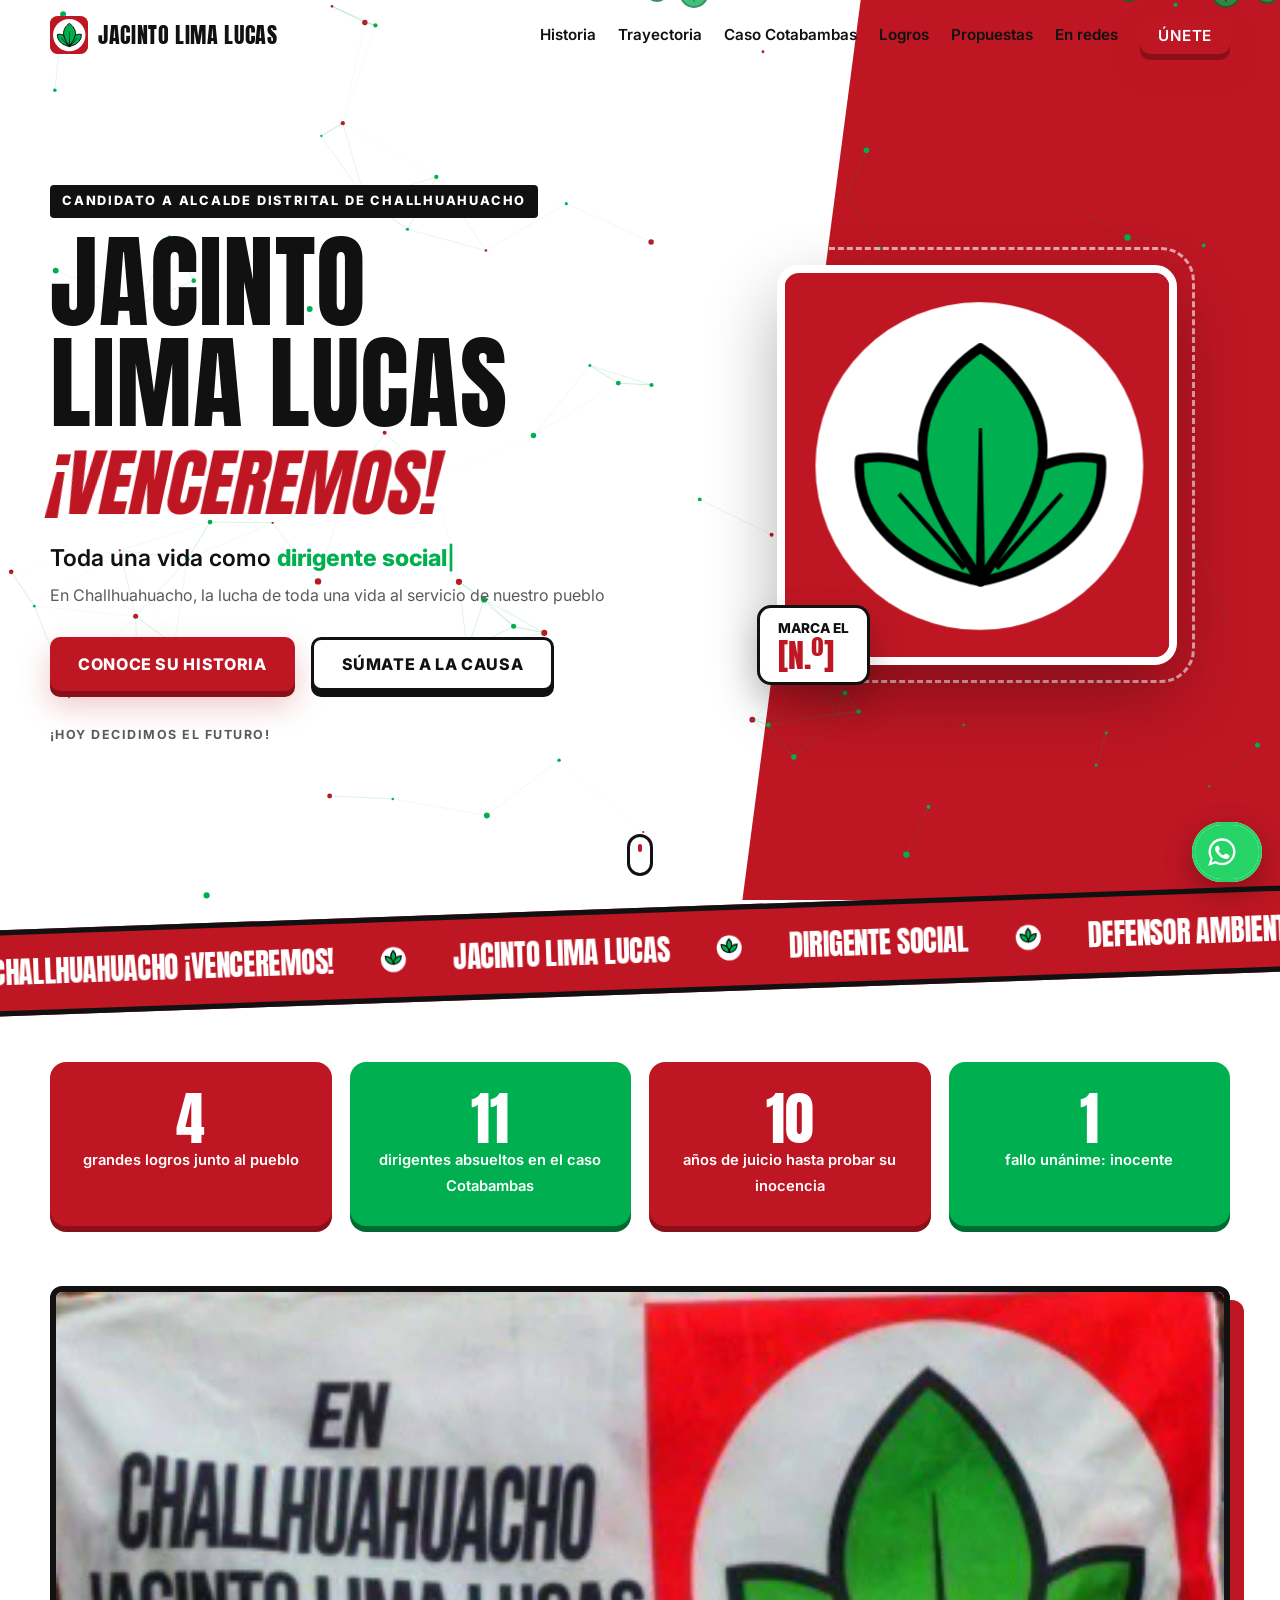
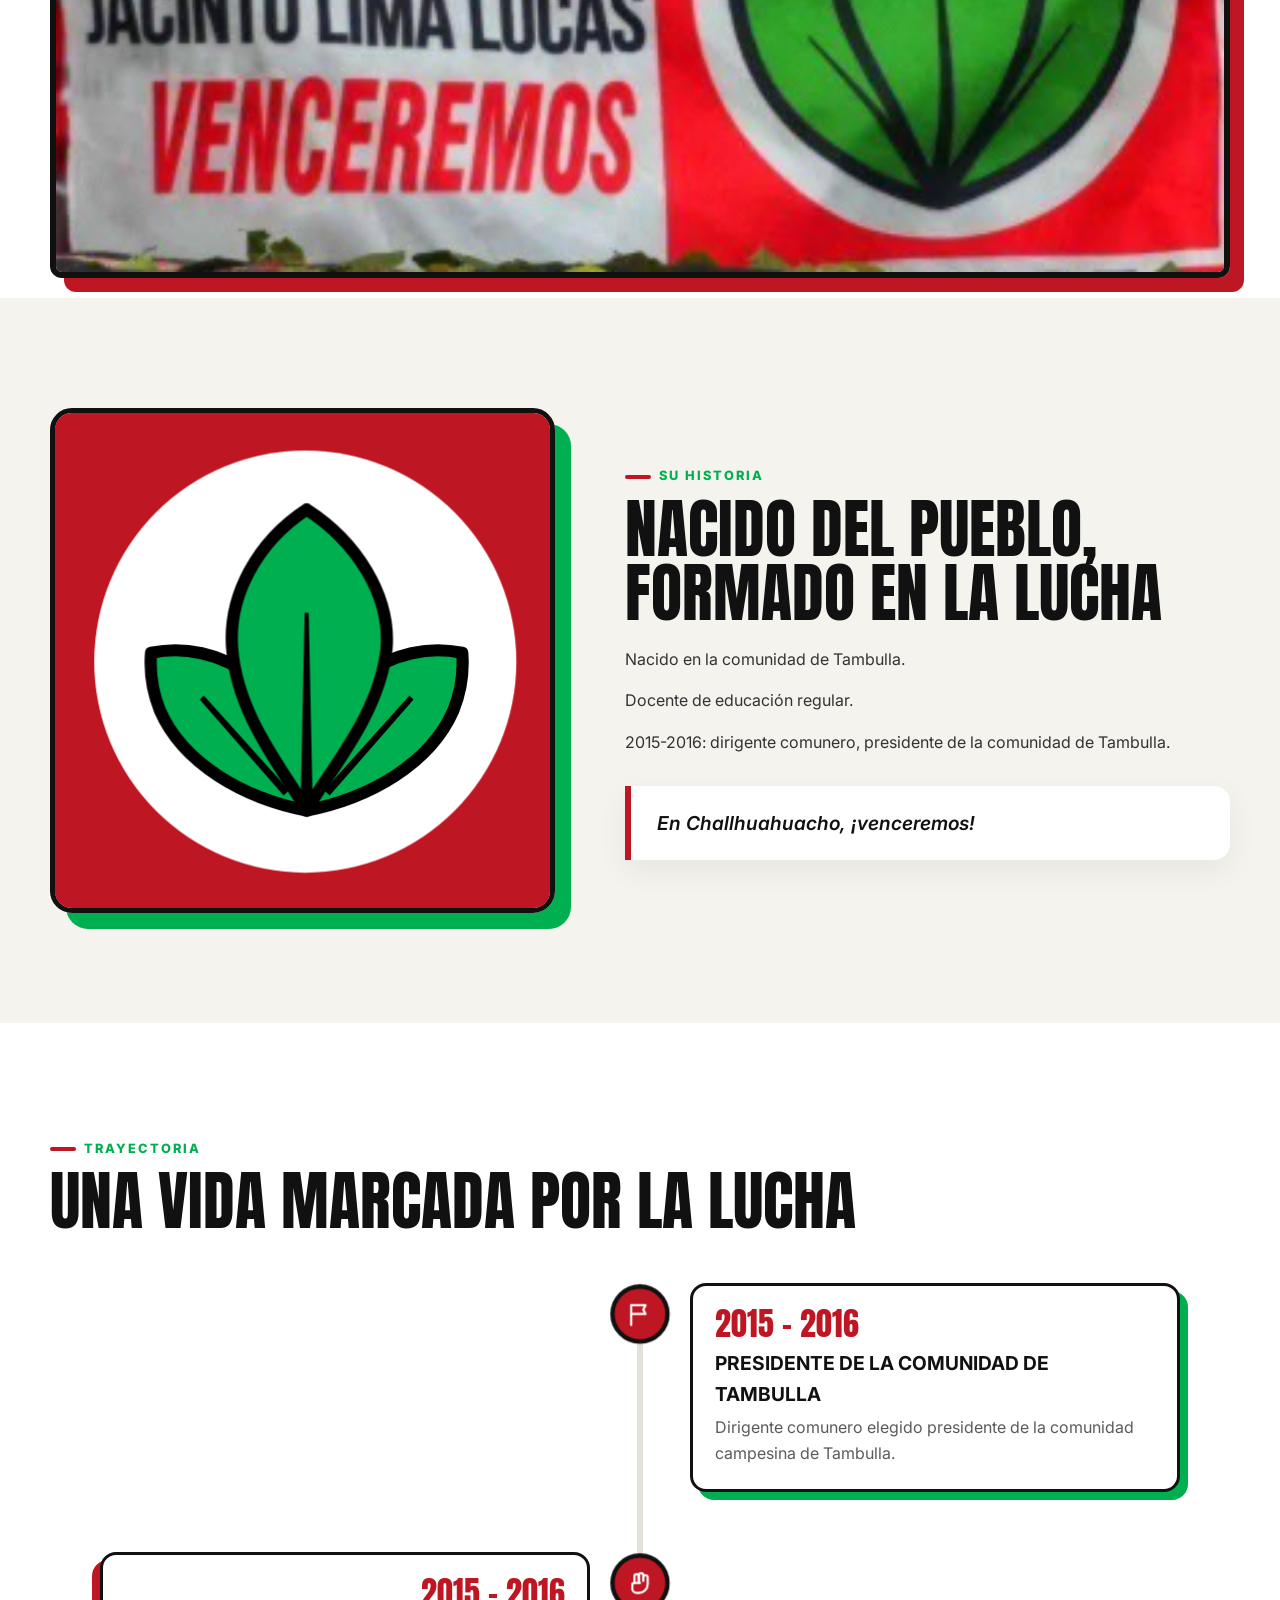
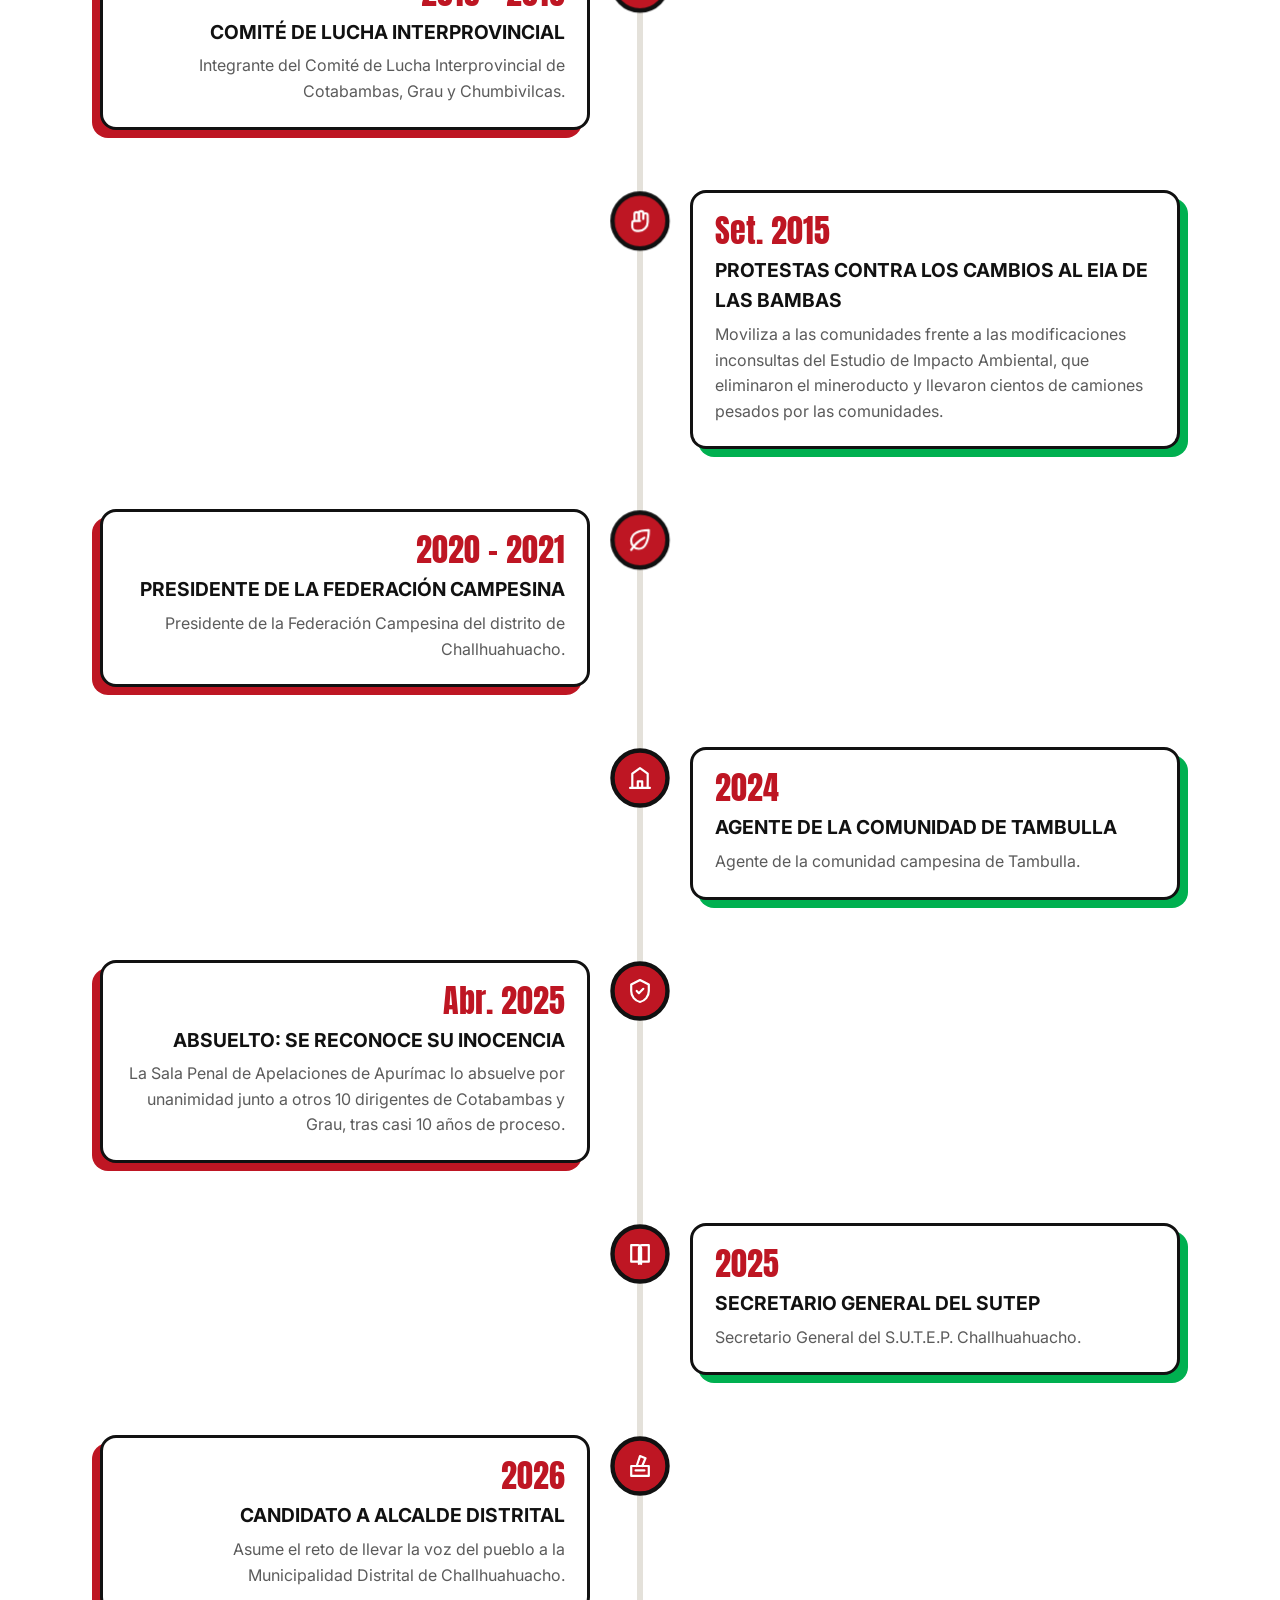
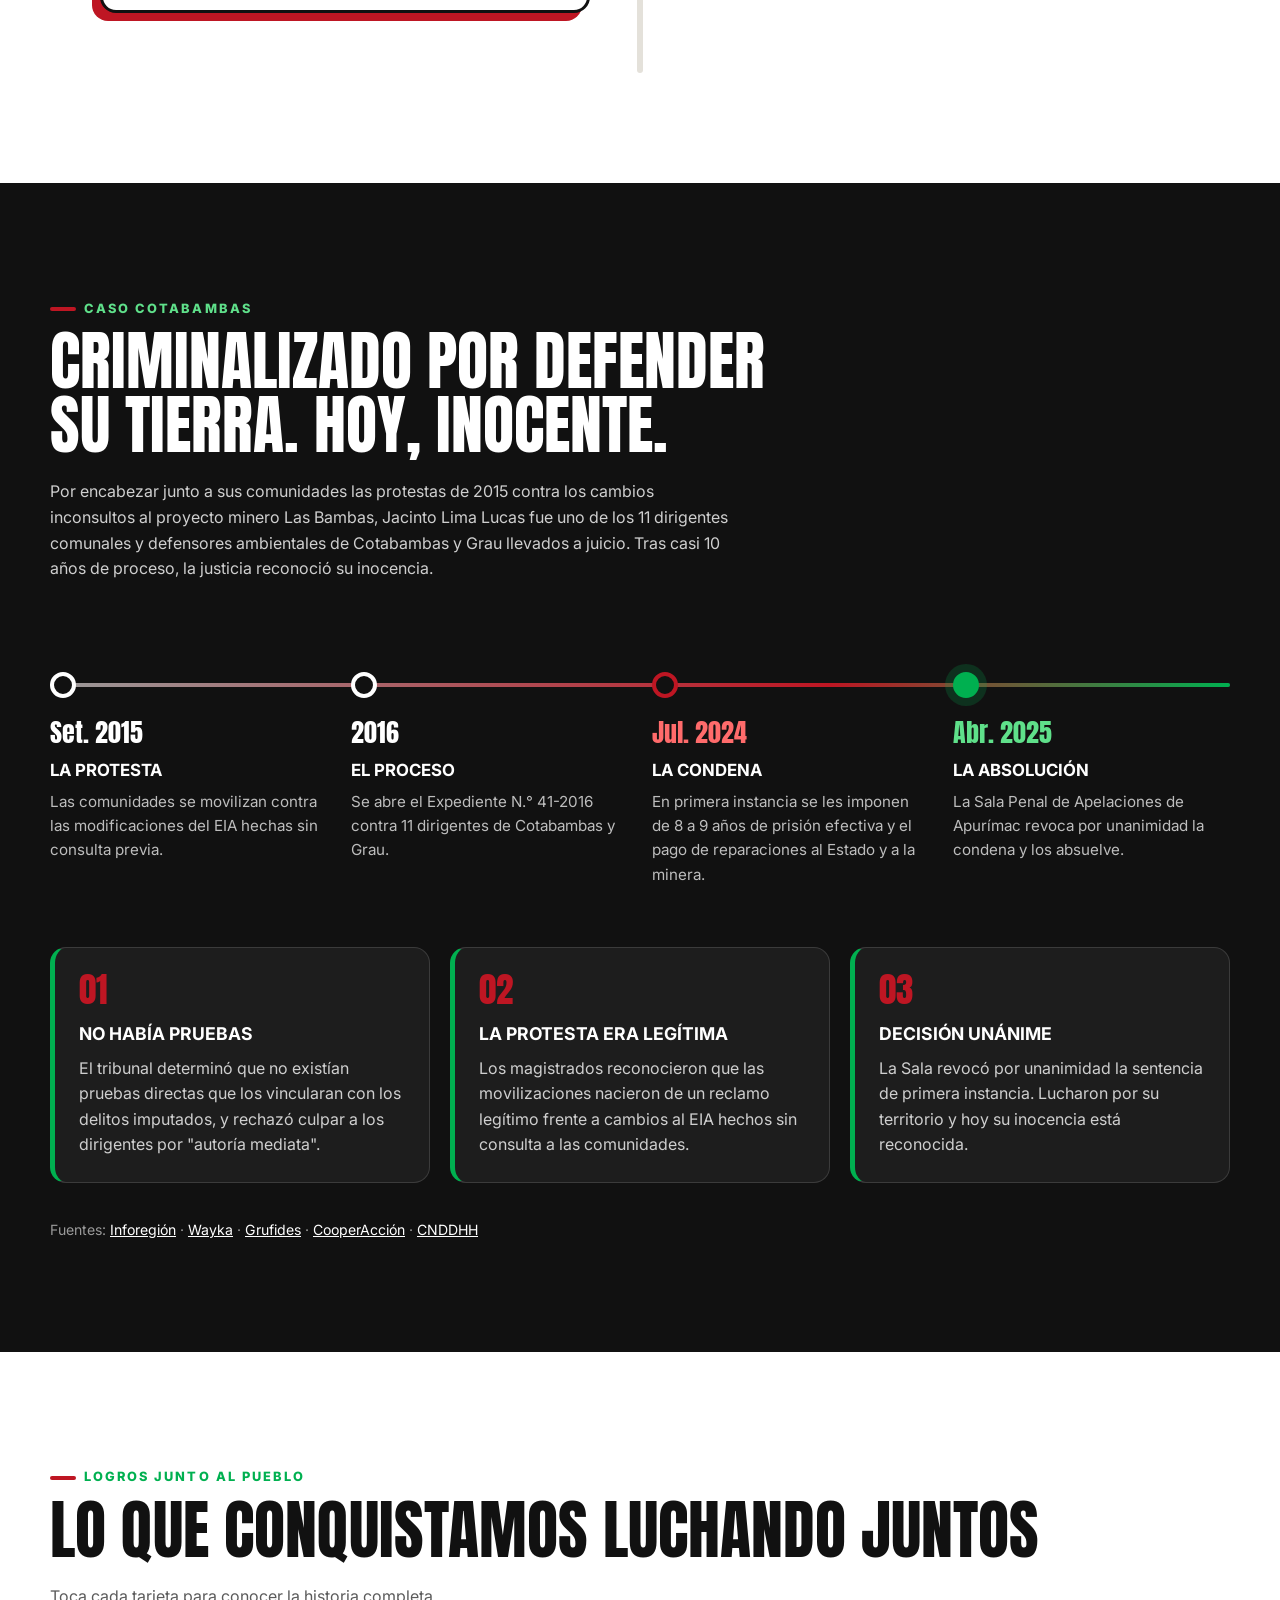
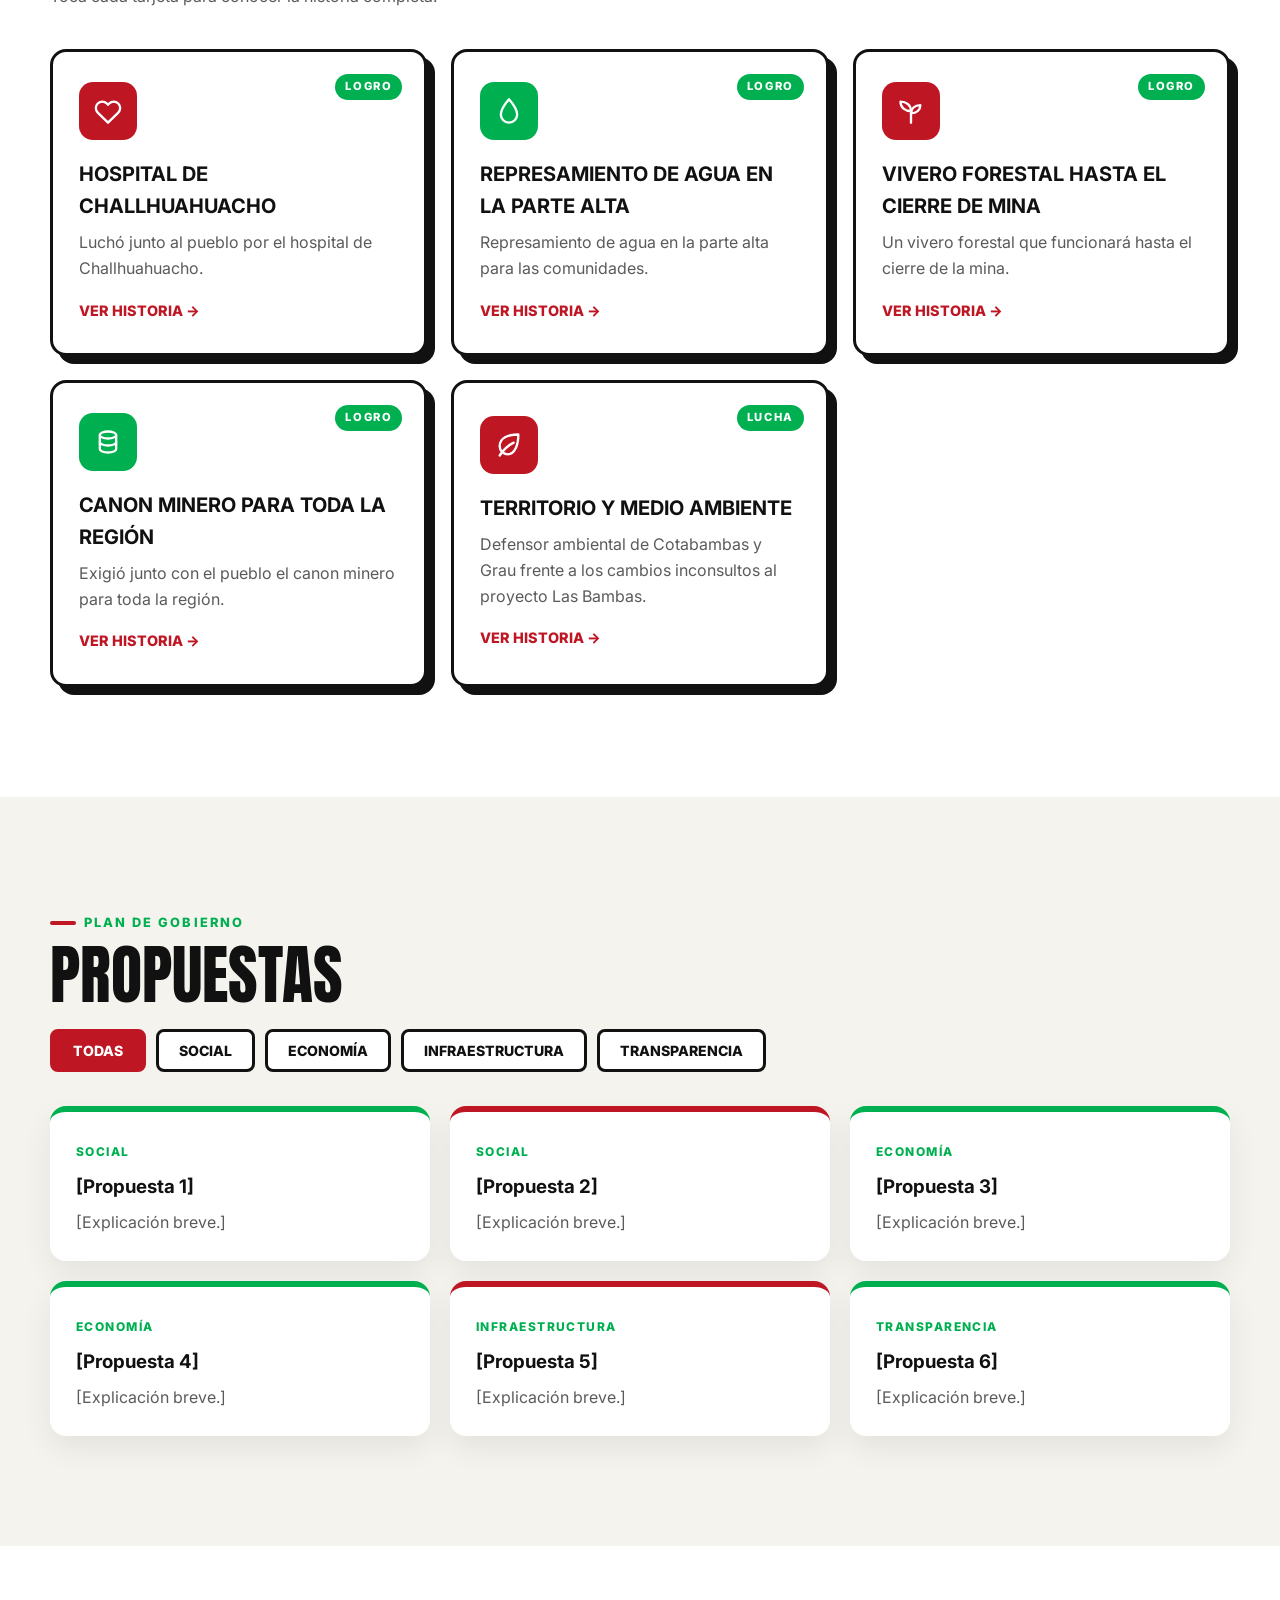
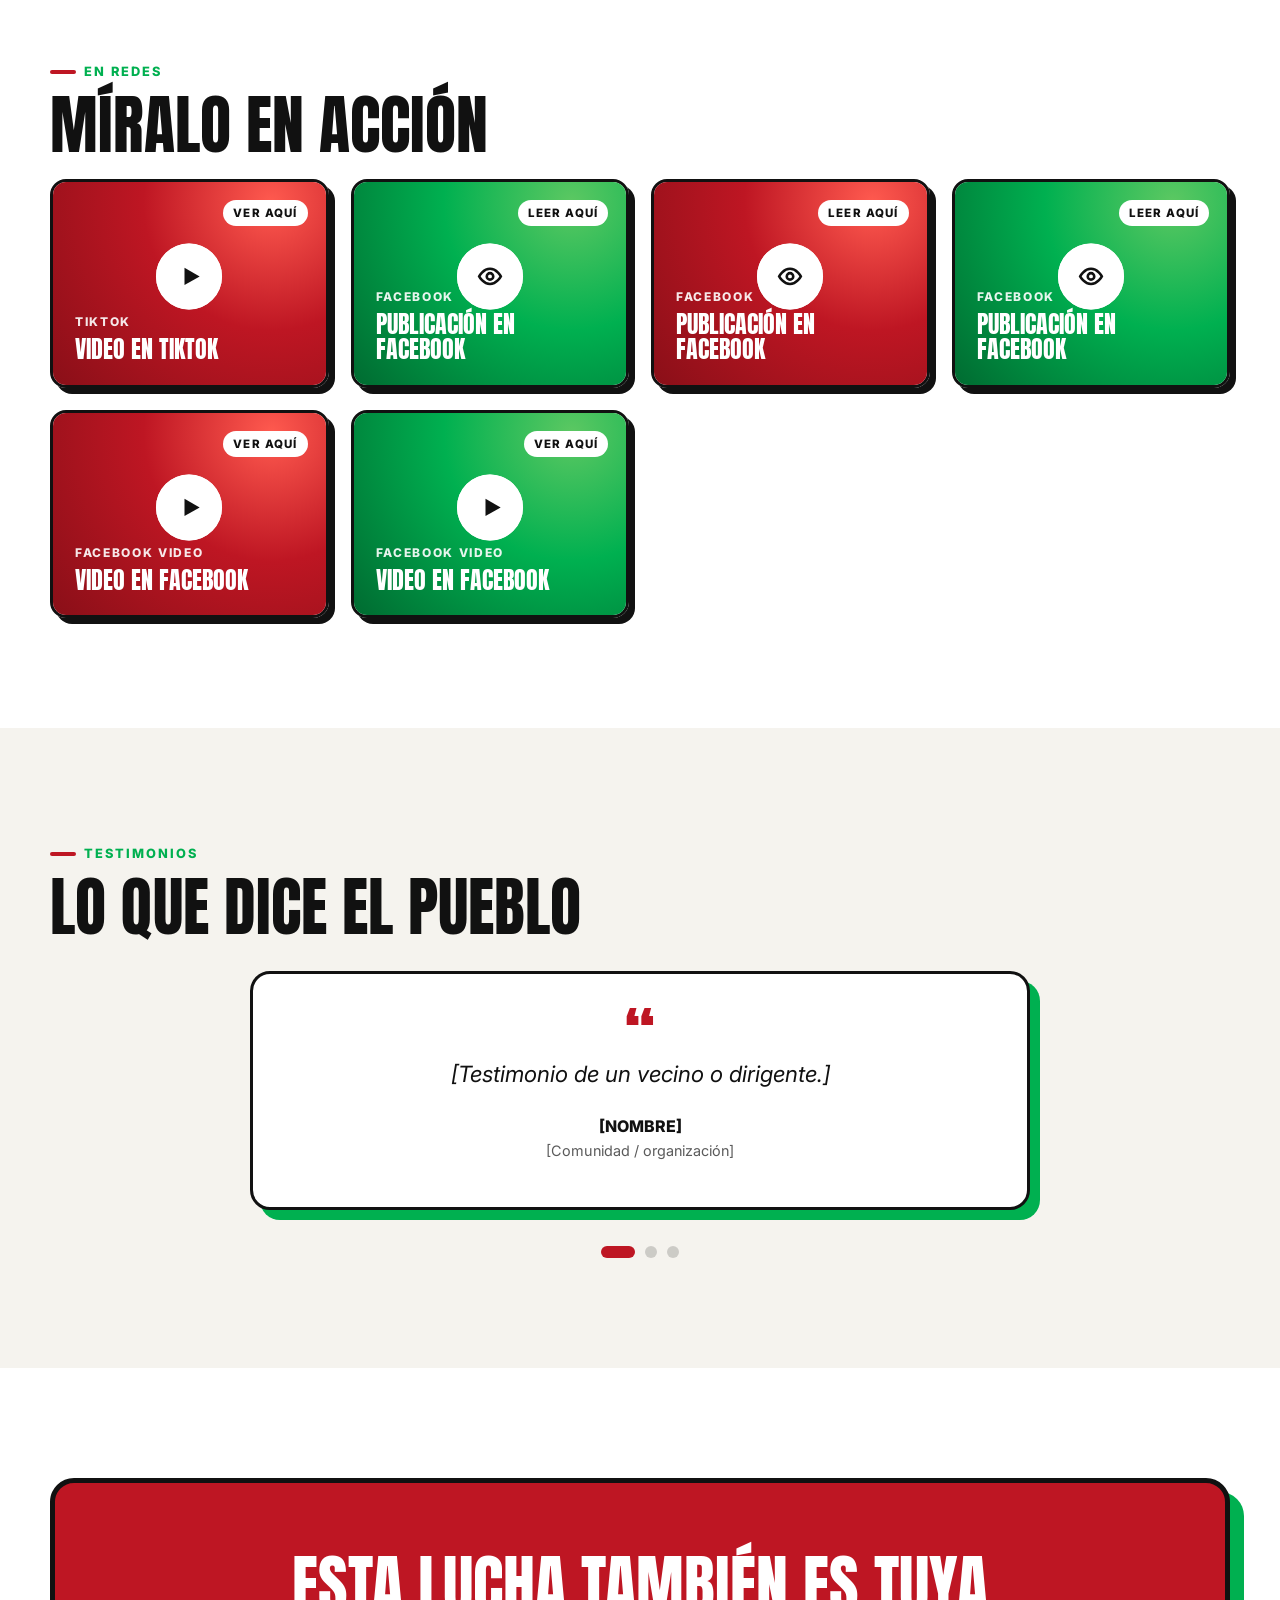
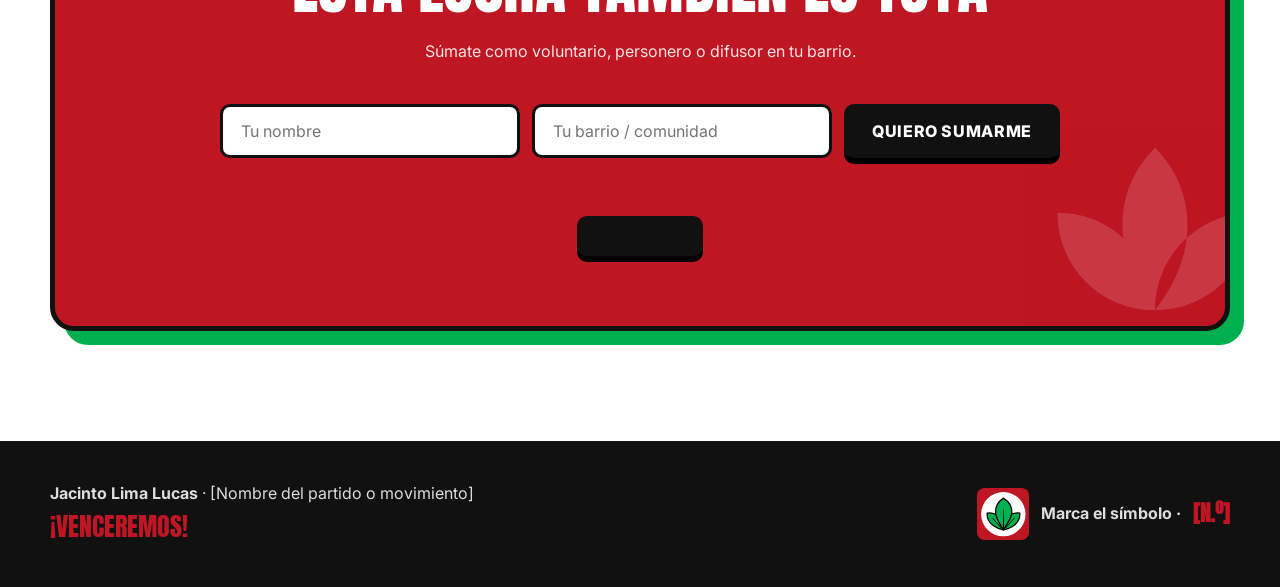
==== commit 271312ac: "En redes: publicaciones y videos se ven dentro de la página - Reproductor propio con el embed oficia" ====
--- a/index.html
+++ b/index.html
@@ -184,6 +184,23 @@
     </div>
   </footer>
 
+  <!-- Reproductor de publicaciones y videos (sin salir de la página) -->
+  <div class="media" id="media" role="dialog" aria-modal="true" aria-labelledby="mediaTitle" hidden>
+    <div class="media__backdrop" data-mclose></div>
+    <button class="media__nav media__nav--prev" id="mediaPrev" aria-label="Anterior">‹</button>
+    <div class="media__panel">
+      <div class="media__head">
+        <span class="media__net" id="mediaNet"></span>
+        <b class="media__title" id="mediaTitle"></b>
+        <span class="media__count" id="mediaCount"></span>
+        <button class="media__close" data-mclose aria-label="Cerrar">×</button>
+      </div>
+      <div class="media__frame" id="mediaFrame"></div>
+      <a class="media__ext" id="mediaExt" target="_blank" rel="noopener"></a>
+    </div>
+    <button class="media__nav media__nav--next" id="mediaNext" aria-label="Siguiente">›</button>
+  </div>
+
   <!-- Modal -->
   <div class="modal" id="modal" role="dialog" aria-modal="true" aria-labelledby="modalTitle" hidden>
     <div class="modal__backdrop" data-close></div>
--- a/css/styles.css
+++ b/css/styles.css
@@ -397,6 +397,49 @@
 .social__net { font-size: .75rem; font-weight: 800; letter-spacing: .14em; text-transform: uppercase; opacity: .9; }
 .social__title { font-family: var(--display); font-size: 1.5rem; text-transform: uppercase; line-height: 1.05; }
 
+.social__play .social__eye { fill: none; stroke: var(--dark); stroke-width: 2.4; margin-left: 0; }
+.social__hint {
+  position: absolute !important; top: 18px; right: 18px; background: #fff; color: var(--dark);
+  font-size: .72rem; font-weight: 800; text-transform: uppercase; letter-spacing: .1em; padding: 4px 10px; border-radius: 999px;
+}
+
+/* ---------- Reproductor de redes ---------- */
+.media { position: fixed; inset: 0; z-index: 95; display: grid; grid-template-columns: auto 1fr auto; align-items: center; gap: 12px; padding: 16px; }
+.media[hidden] { display: none; }
+.media__backdrop { position: absolute; inset: 0; background: #000000d9; backdrop-filter: blur(6px); animation: fade .3s; }
+.media__panel {
+  position: relative; justify-self: center; width: min(540px, 100%); max-height: calc(100svh - 32px);
+  display: flex; flex-direction: column; background: #fff; border: 4px solid var(--dark); border-radius: 18px;
+  box-shadow: 12px 12px 0 var(--primary); overflow: hidden; animation: popIn .45s var(--ease);
+}
+.media__head { display: flex; align-items: center; gap: 10px; padding: 10px 12px 10px 16px; background: var(--dark); color: #fff; }
+.media__net { font-size: .7rem; font-weight: 800; letter-spacing: .12em; text-transform: uppercase; background: var(--primary); padding: 3px 8px; border-radius: 6px; flex: none; }
+.media__title { flex: 1; min-width: 0; white-space: nowrap; overflow: hidden; text-overflow: ellipsis; font-size: .95rem; }
+.media__count { color: #aaa; font-size: .8rem; flex: none; }
+.media__close { background: none; border: 0; color: #fff; font-size: 1.9rem; line-height: 1; cursor: pointer; padding: 0 4px; }
+.media__frame { position: relative; flex: none; height: min(720px, calc(100svh - 150px)); background: var(--cream); overflow: hidden; }
+.media__frame--tiktok { height: min(760px, calc(100svh - 150px)); }
+.media__frame iframe { position: absolute; inset: 0; width: 100%; height: 100%; border: 0; background: #fff; opacity: 0; transition: opacity .5s; }
+.media__frame.ready iframe { opacity: 1; }
+.media__loader { position: absolute; inset: 0; display: grid; place-content: center; justify-items: center; gap: 14px; color: var(--muted); font-weight: 700; text-align: center; padding: 20px; }
+.media__loader [data-emblem] { width: 70px; height: 70px; border-radius: 12px; overflow: hidden; animation: pulse 1.2s ease-in-out infinite; }
+@keyframes pulse { 50% { transform: scale(.88); opacity: .7; } }
+.media__ext { display: block; text-align: center; padding: 10px; font-size: .85rem; font-weight: 700; color: var(--muted); border-top: 1px solid var(--line); }
+.media__nav {
+  position: relative; z-index: 1; width: 52px; height: 52px; border-radius: 50%; border: 3px solid #fff; background: var(--primary);
+  color: #fff; font-size: 2rem; line-height: 1; cursor: pointer; display: grid; place-items: center; padding: 0 0 4px;
+  transition: transform .3s var(--ease);
+}
+.media__nav:hover { transform: scale(1.1); }
+@media (max-width: 700px) {
+  .media { grid-template-columns: 1fr; padding: 10px; }
+  .media__panel { max-height: calc(100svh - 84px); box-shadow: 6px 6px 0 var(--primary); }
+  .media__frame, .media__frame--tiktok { height: calc(100svh - 215px); }
+  .media__nav { position: fixed; bottom: 12px; width: 46px; height: 46px; }
+  .media__nav--prev { left: calc(50% - 56px); }
+  .media__nav--next { left: calc(50% + 10px); }
+}
+
 /* ---------- Testimonios ---------- */
 .slider { position: relative; overflow: hidden; }
 .slider__track { display: flex; transition: transform .8s var(--ease); }
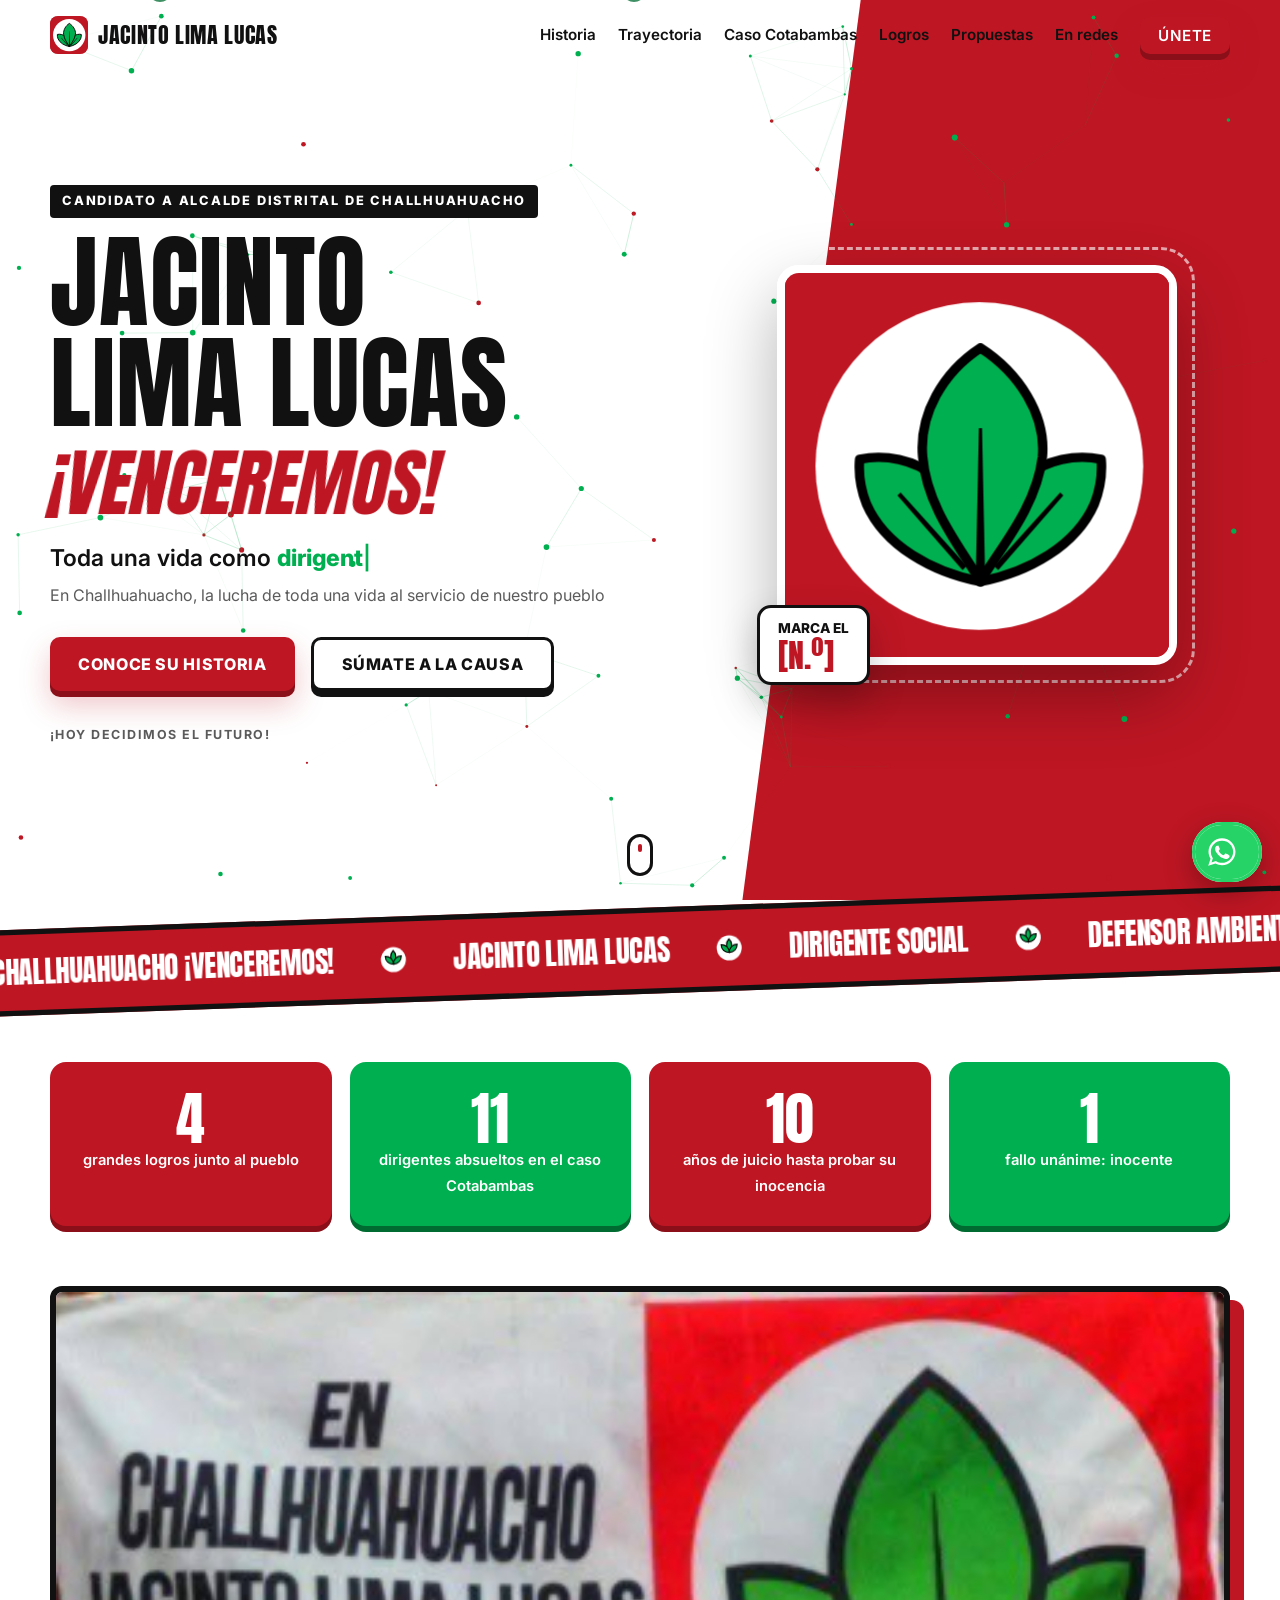
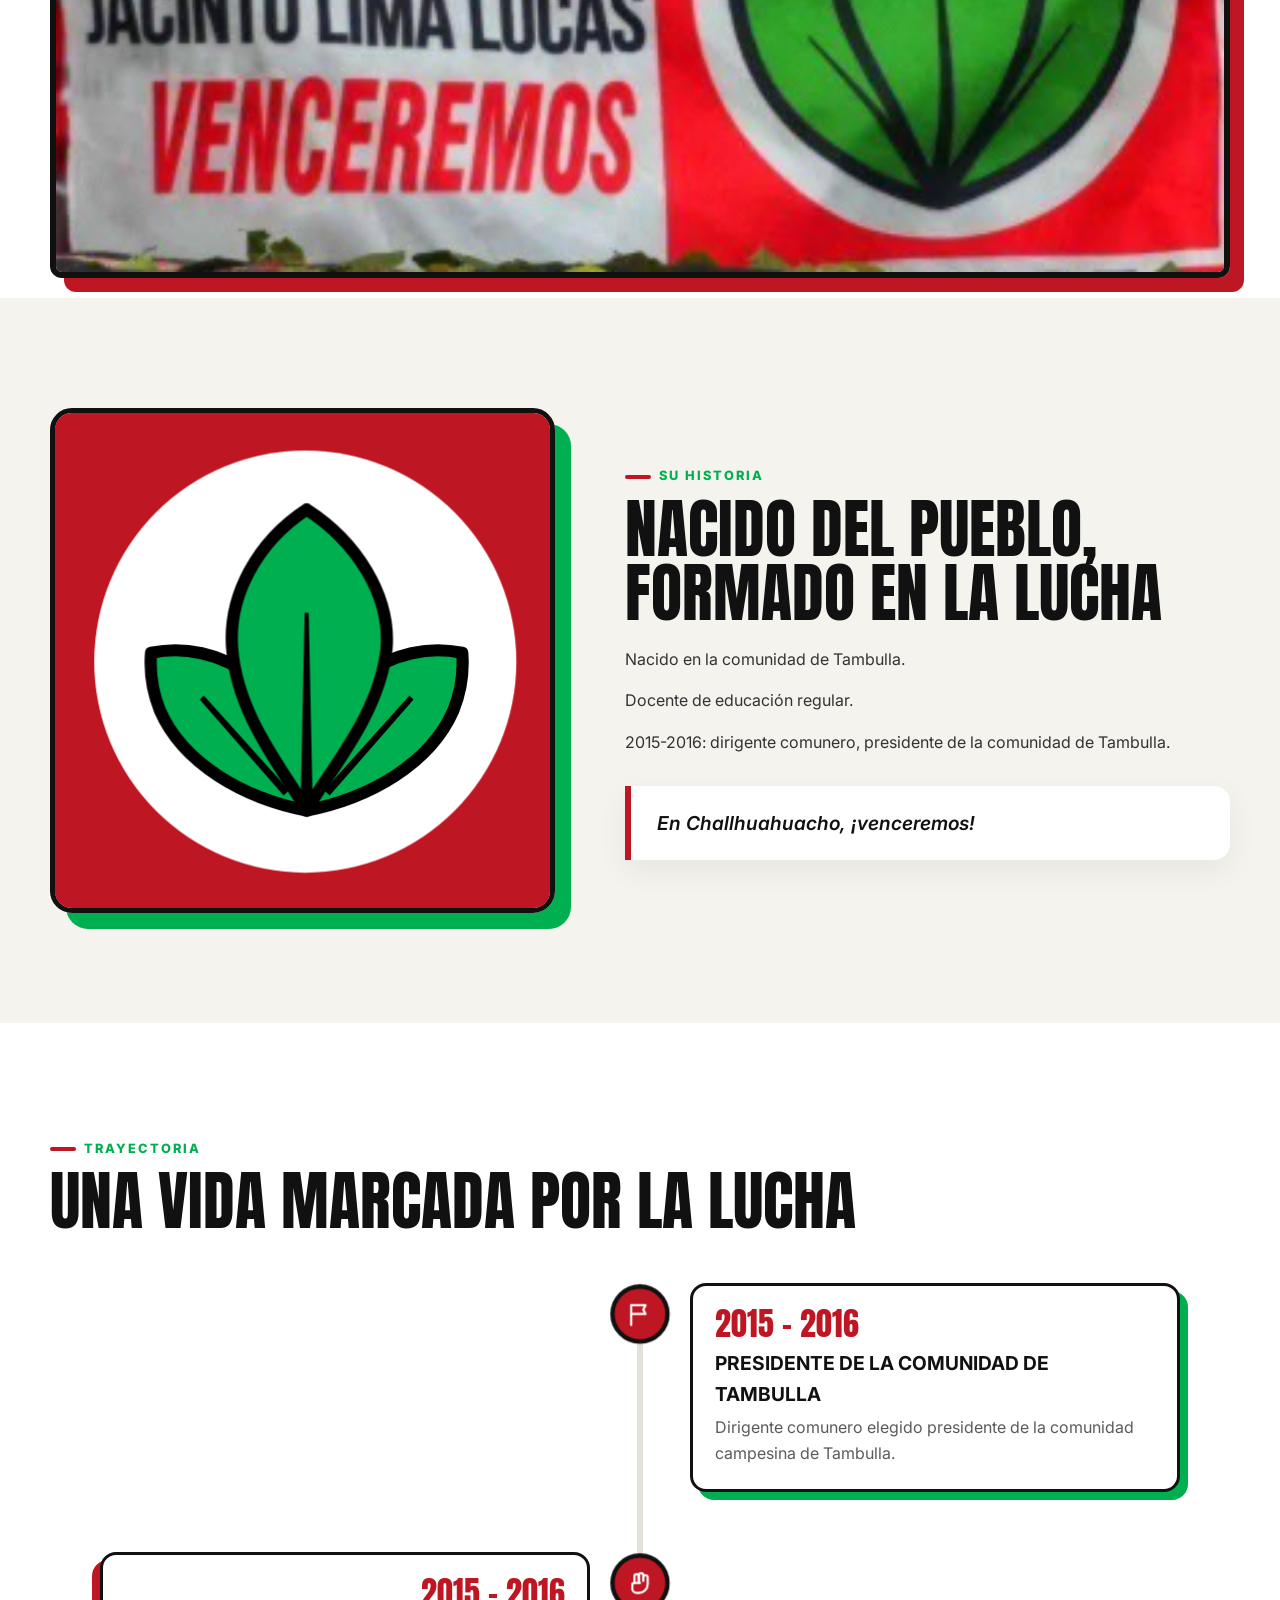
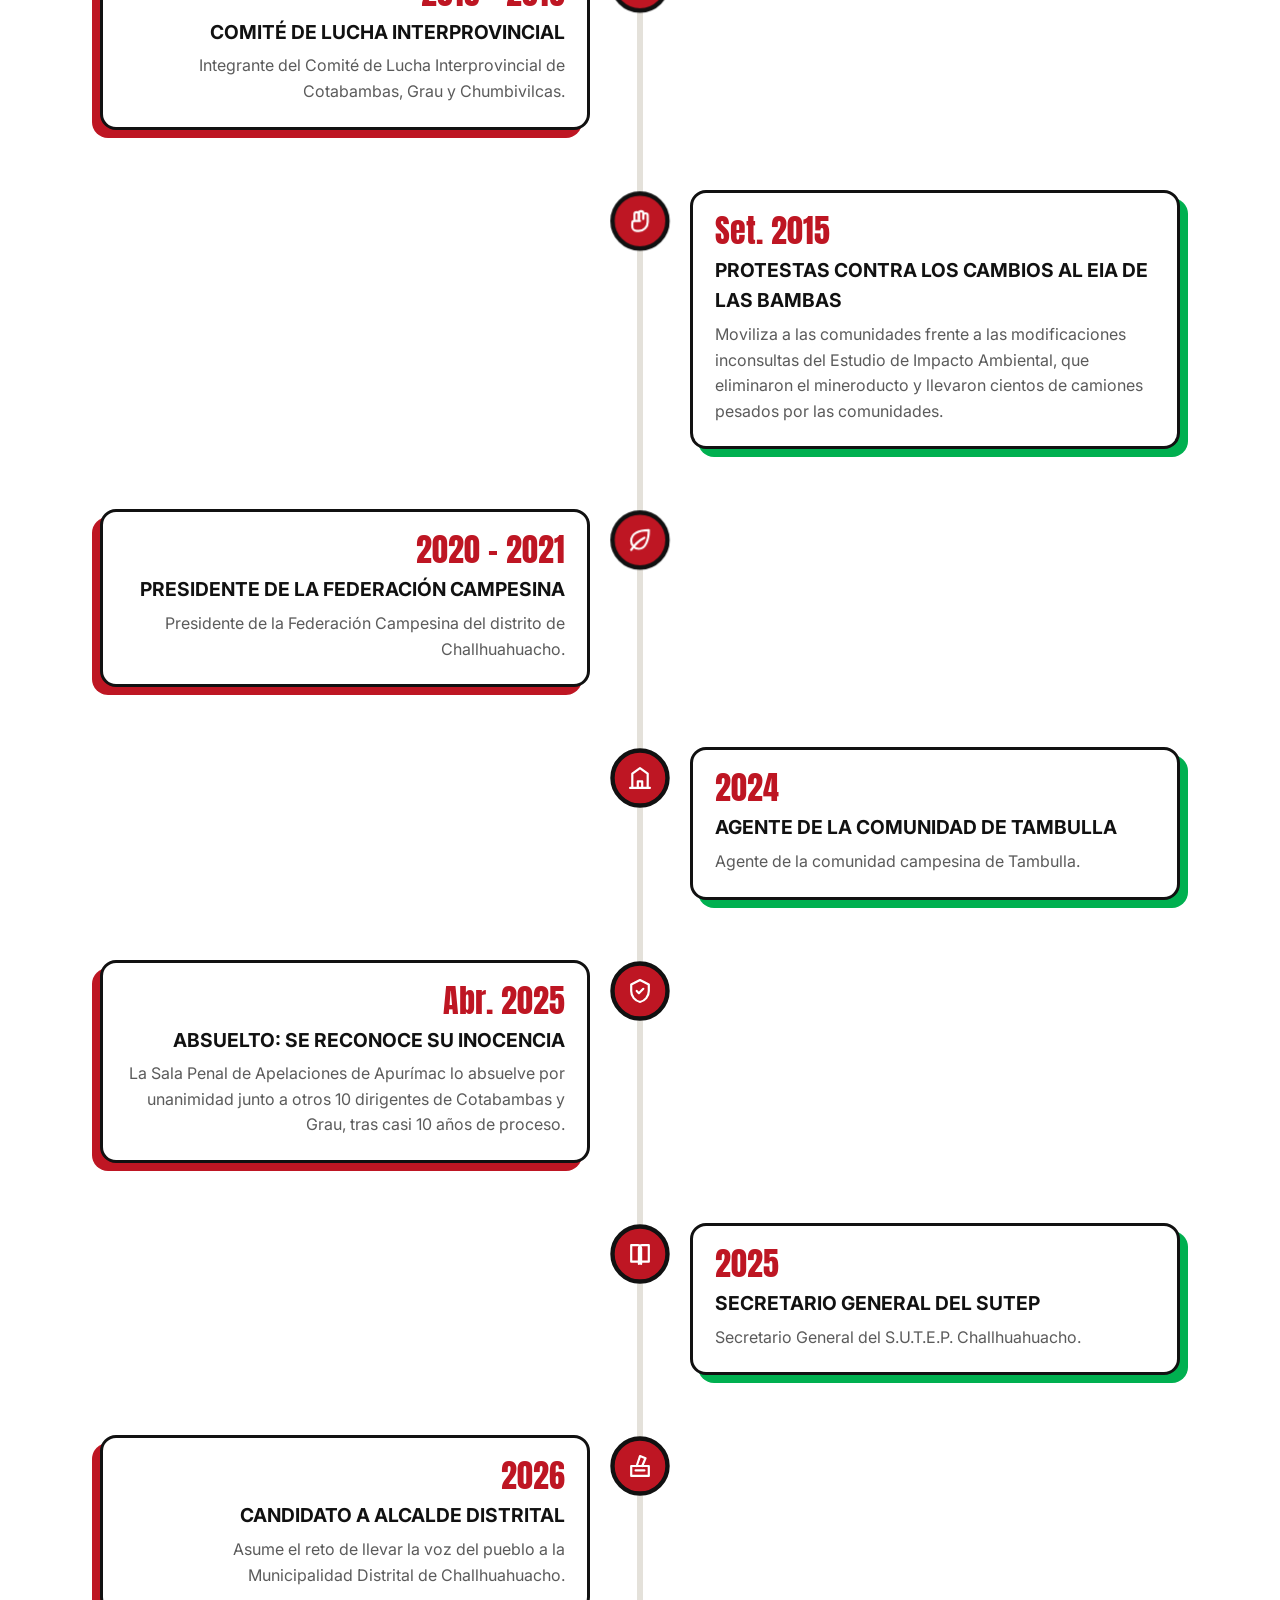
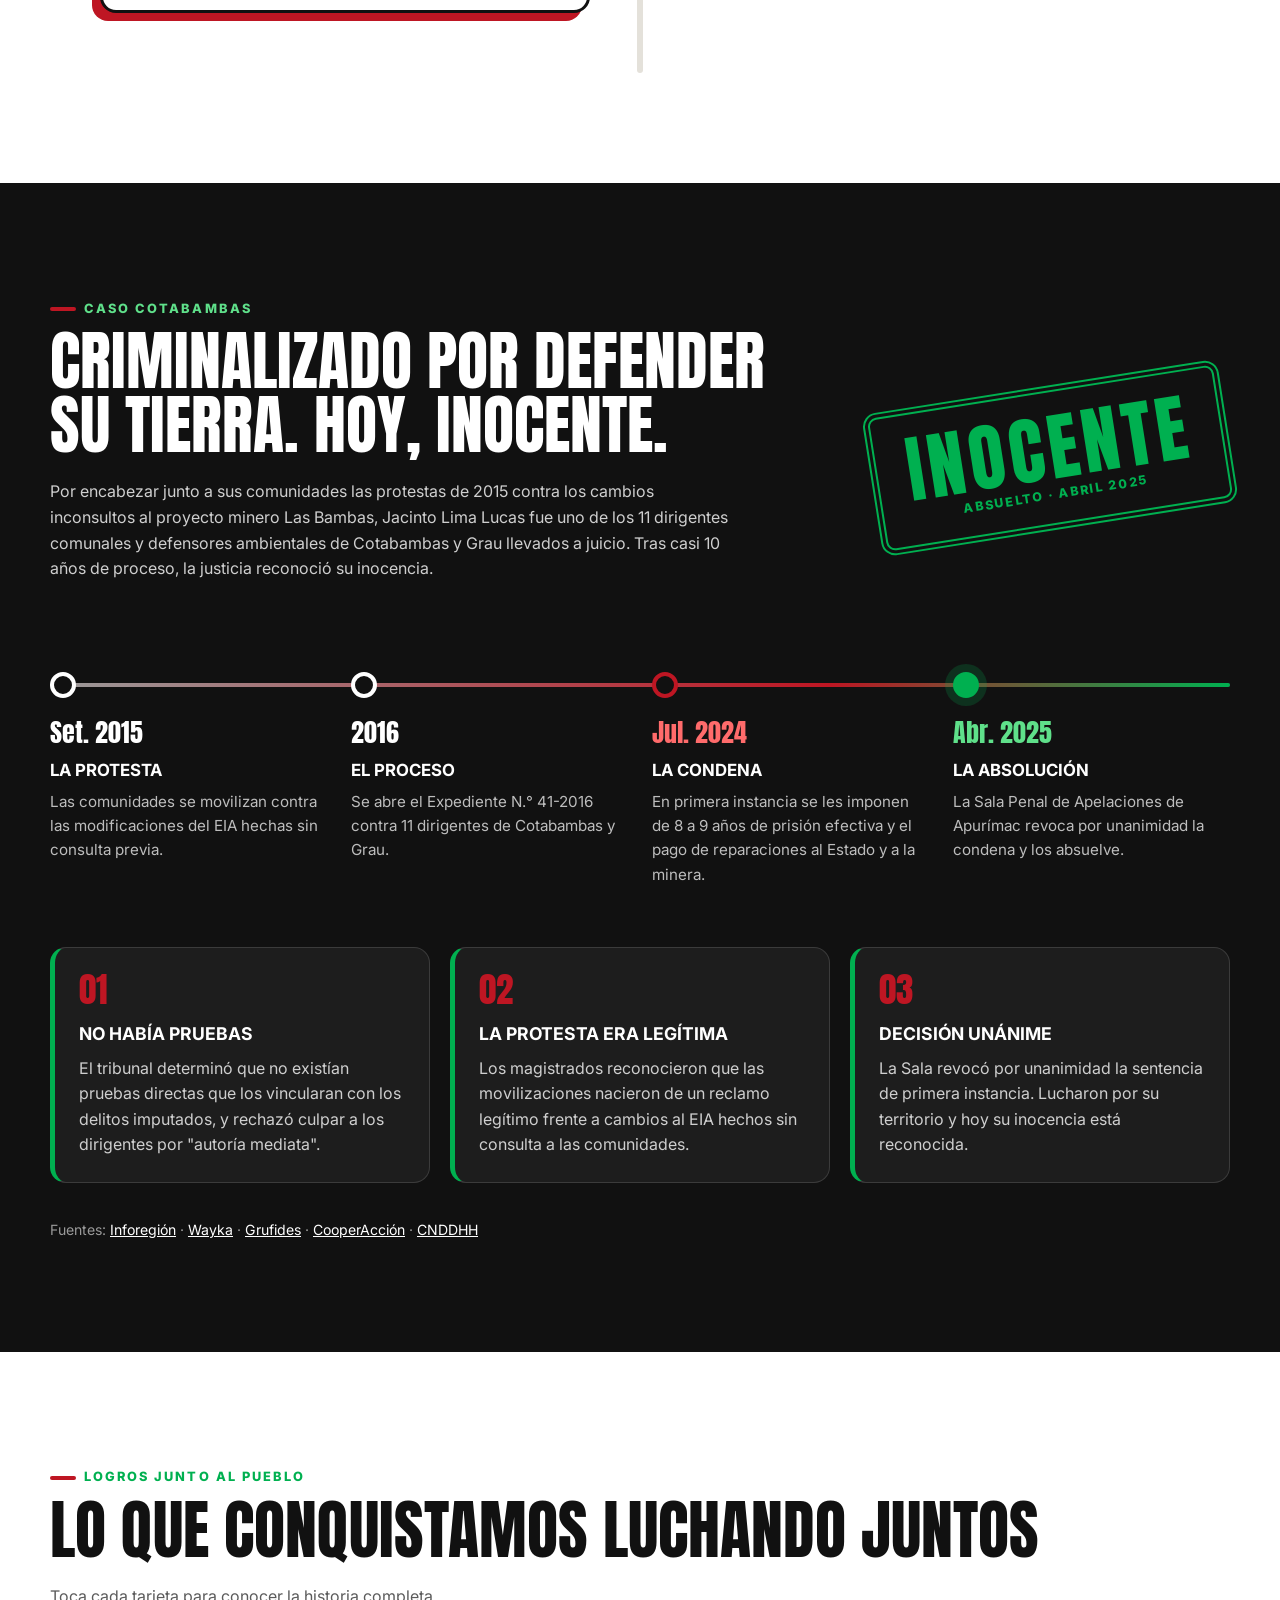
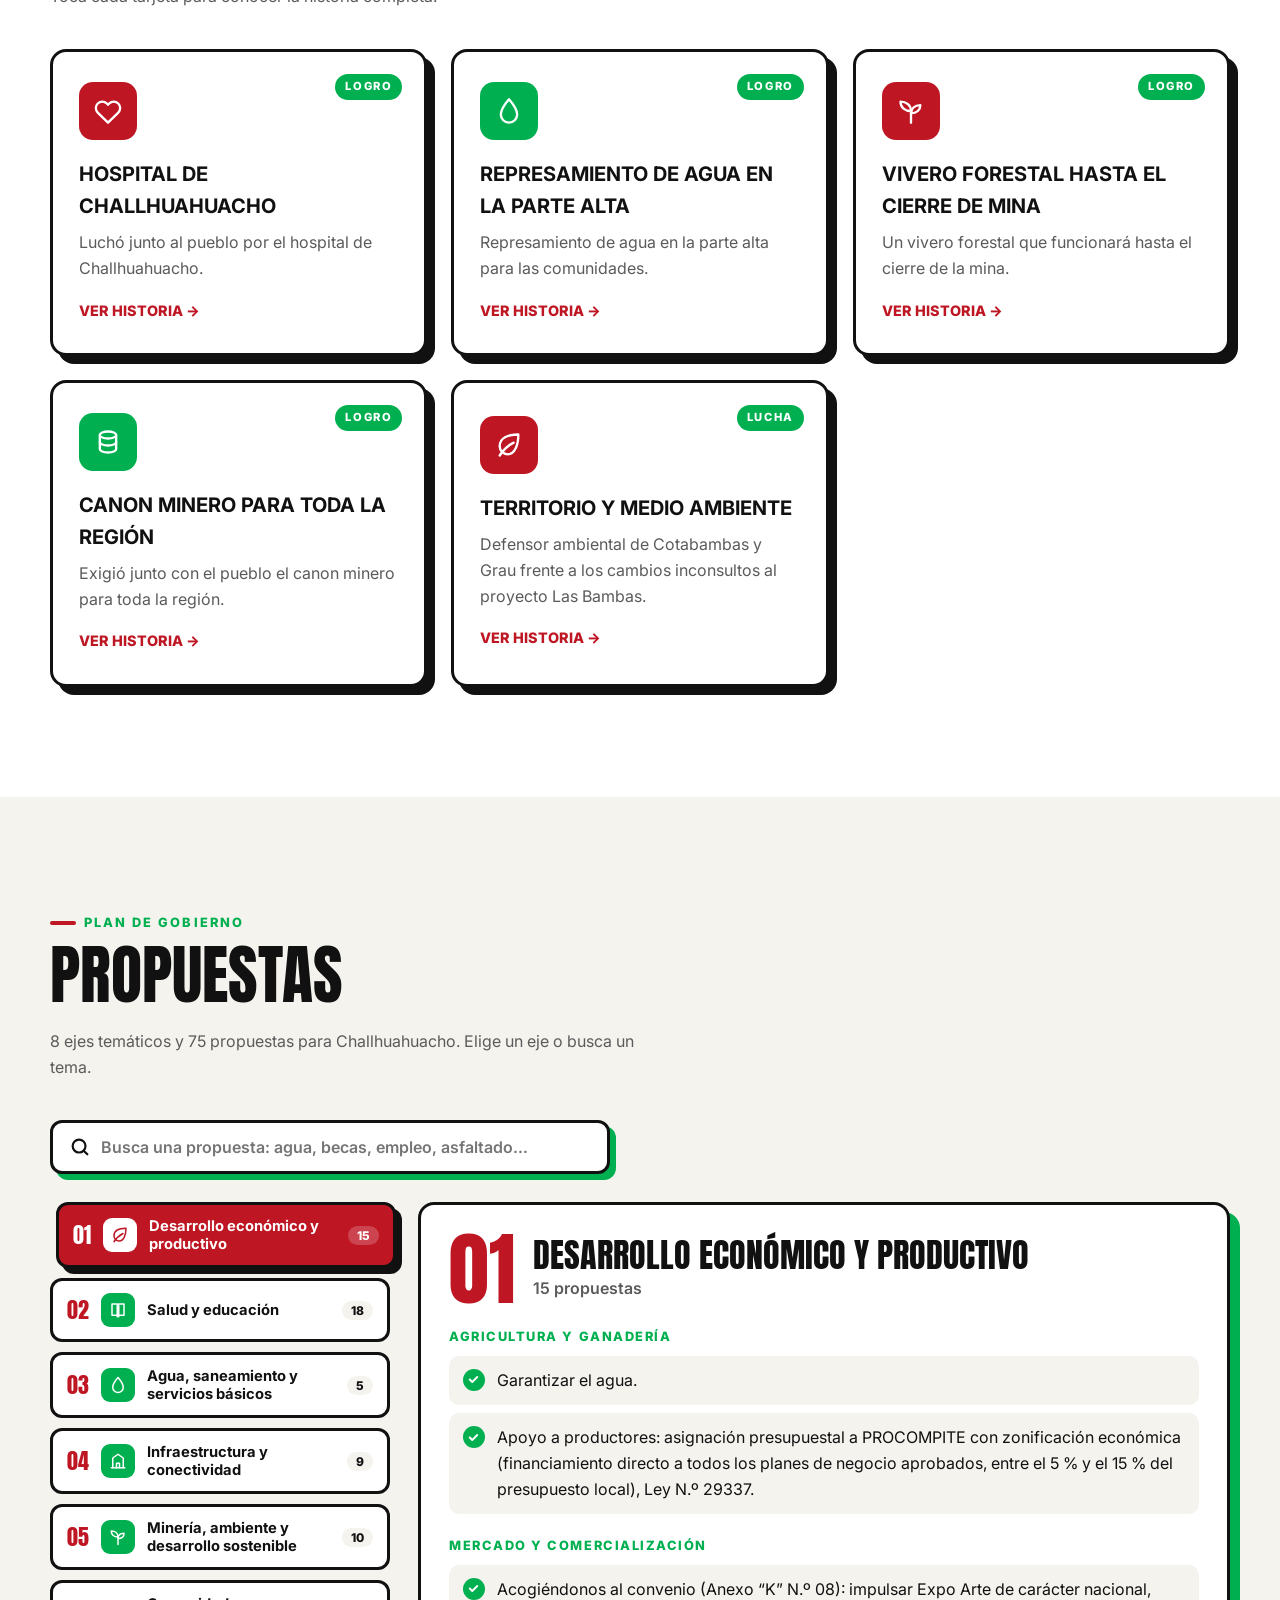
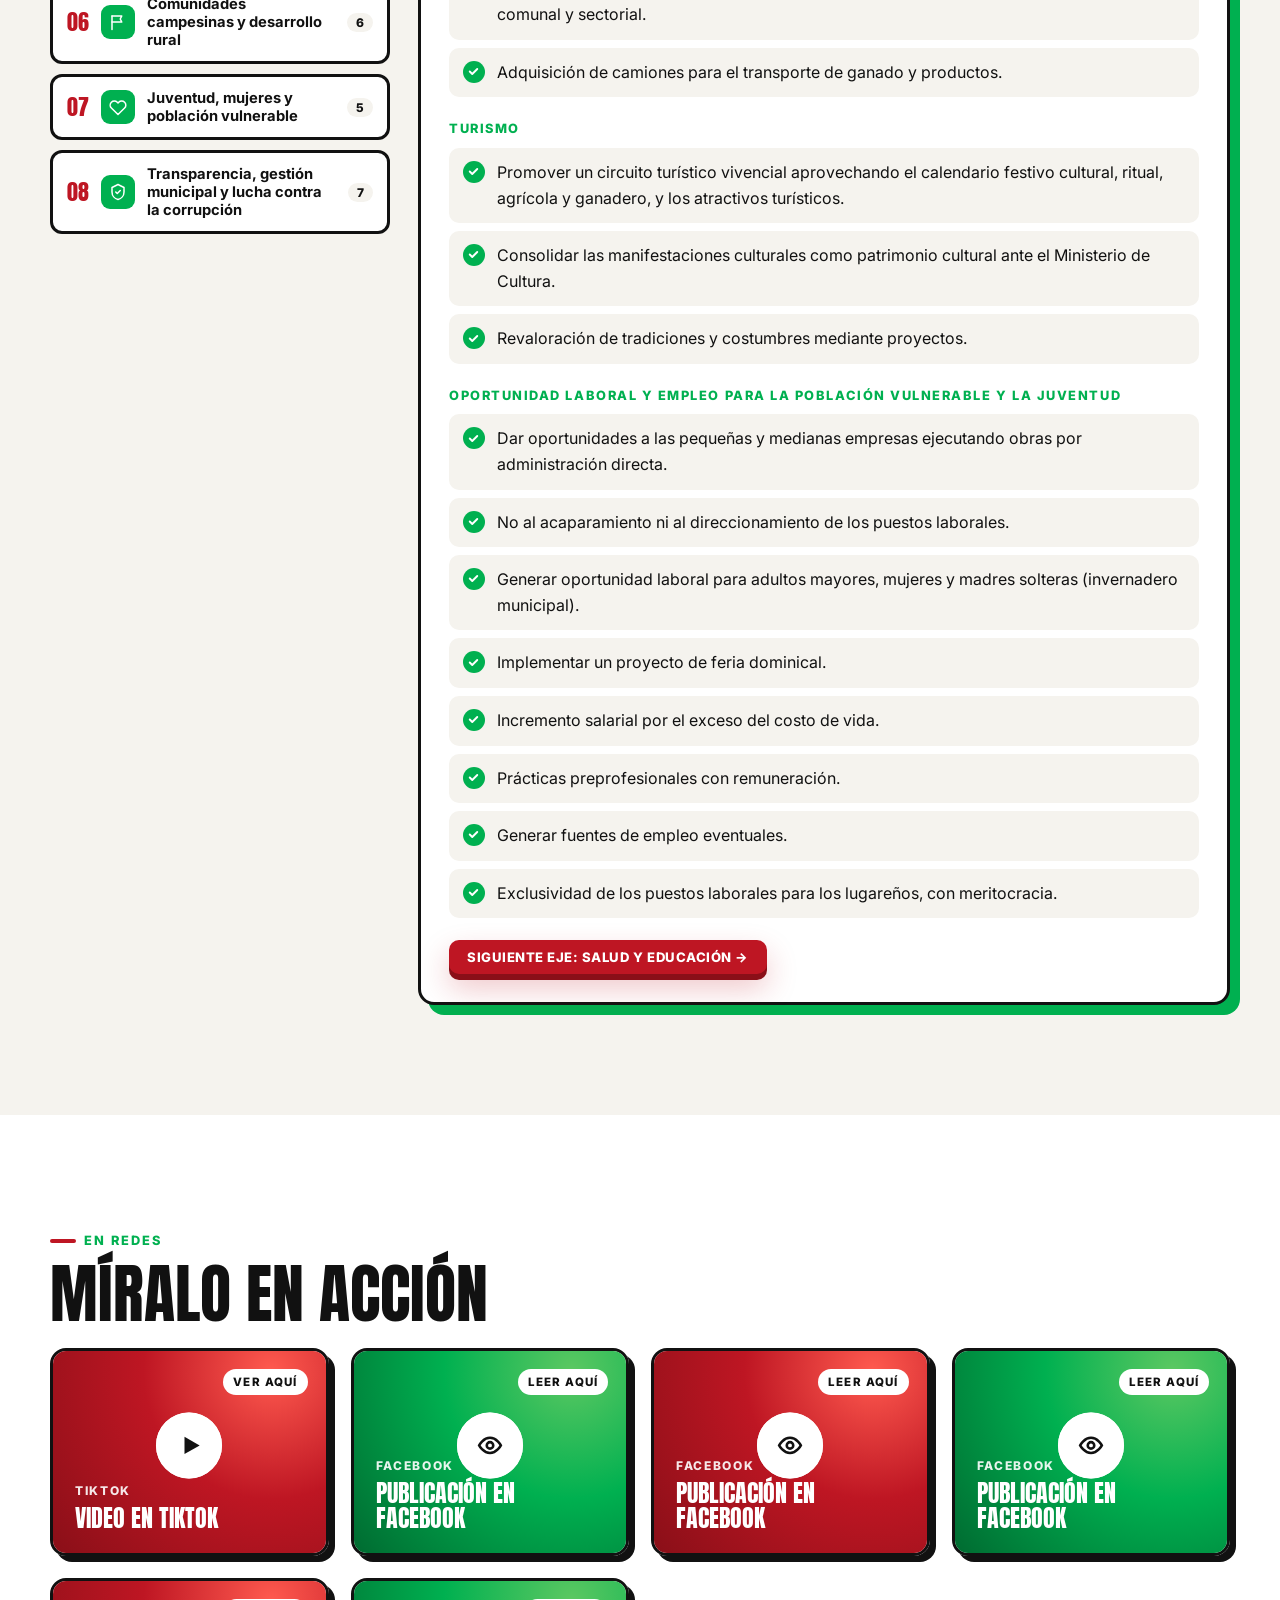
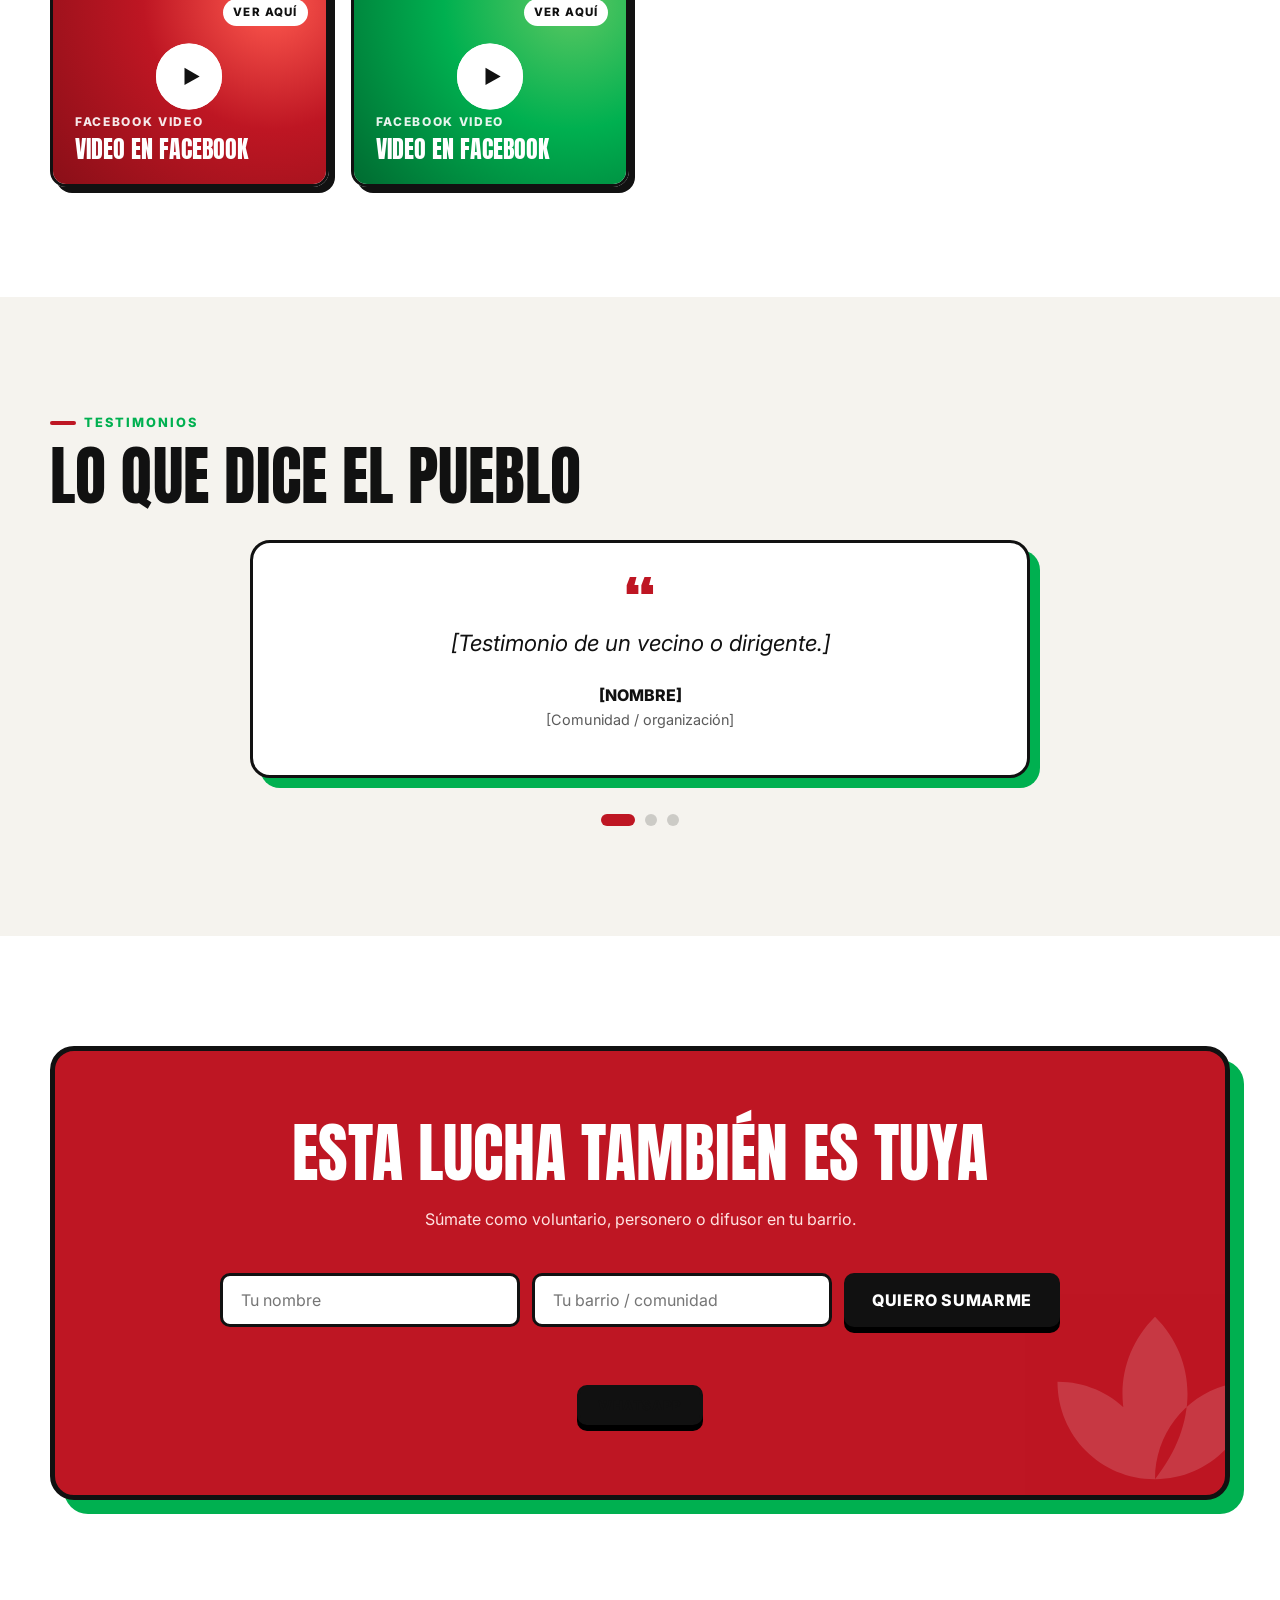
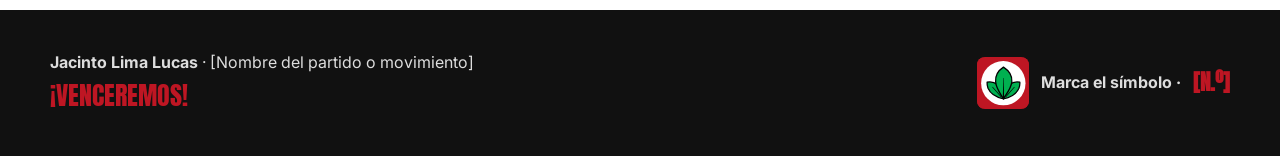
==== commit af2885f4: "Plan de gobierno real: 8 ejes temáticos y 75 propuestas - Ejes numerados con ícono y conteo, panel a" ====
--- a/index.html
+++ b/index.html
@@ -135,8 +135,15 @@
       <div class="container">
         <span class="eyebrow reveal">Plan de gobierno</span>
         <h2 class="section__title reveal">Propuestas</h2>
-        <div class="tabs reveal" id="tabs" role="tablist"></div>
-        <div class="proposals" id="proposals"></div>
+        <p class="section__lead reveal" id="planLead"></p>
+        <label class="plan__search reveal">
+          <svg viewBox="0 0 24 24" aria-hidden="true"><circle cx="11" cy="11" r="7"/><path d="M20 20l-4-4"/></svg>
+          <input type="search" id="planSearch" placeholder="Busca una propuesta: agua, becas, empleo, asfaltado…" autocomplete="off">
+        </label>
+        <div class="plan reveal">
+          <div class="plan__ejes" id="planEjes" role="tablist" aria-label="Ejes temáticos"></div>
+          <div class="plan__panel" id="planPanel" role="tabpanel" aria-live="polite"></div>
+        </div>
       </div>
     </section>
 
--- a/css/styles.css
+++ b/css/styles.css
@@ -360,17 +360,54 @@
 .card p { margin: 0 0 16px; color: var(--muted); }
 .card__more { font-weight: 800; color: var(--primary); font-size: .9rem; text-transform: uppercase; }
 
-/* ---------- Propuestas ---------- */
-.tabs { display: flex; gap: 10px; flex-wrap: wrap; margin-bottom: 34px; }
-.tab { padding: 10px 20px; border-radius: 8px; border: 3px solid var(--dark); background: #fff; color: var(--dark); font: 800 .88rem "Inter", sans-serif; text-transform: uppercase; cursor: pointer; transition: background .3s, color .3s; }
-.tab[aria-selected="true"] { background: var(--primary); border-color: var(--primary); color: #fff; }
-.proposals { display: grid; grid-template-columns: repeat(auto-fill, minmax(300px, 1fr)); gap: 20px; }
-.proposal { padding: 26px; border-radius: var(--radius); background: #fff; border-top: 6px solid var(--secondary); box-shadow: 0 12px 30px #00000012; animation: popIn .6s var(--ease) both; }
-.proposal:nth-child(3n+2) { border-top-color: var(--primary); }
-.proposal__tag { font-size: .75rem; font-weight: 800; text-transform: uppercase; letter-spacing: .12em; color: var(--secondary); }
-.proposal h3 { margin: 8px 0; }
-.proposal p { margin: 0; color: var(--muted); }
 @keyframes popIn { from { opacity: 0; transform: translateY(24px) scale(.96); } }
+
+/* ---------- Plan de gobierno ---------- */
+.plan__search {
+  display: flex; align-items: center; gap: 10px; max-width: 560px; margin: 0 0 28px; padding: 0 16px;
+  background: #fff; border: 3px solid var(--dark); border-radius: 12px; box-shadow: 6px 6px 0 var(--secondary);
+}
+.plan__search svg { width: 22px; height: 22px; fill: none; stroke: var(--dark); stroke-width: 2.4; stroke-linecap: round; flex: none; }
+.plan__search input { flex: 1; border: 0; outline: none; padding: 14px 0; font: 600 1rem "Inter", sans-serif; background: transparent; min-width: 0; }
+.plan { display: grid; grid-template-columns: 340px 1fr; gap: 28px; align-items: start; }
+.plan__ejes { display: grid; gap: 10px; position: sticky; top: 90px; }
+.eje {
+  display: grid; grid-template-columns: auto auto 1fr auto; align-items: center; gap: 12px; text-align: left;
+  padding: 12px 14px; border-radius: 12px; border: 3px solid var(--dark); background: #fff; color: var(--dark);
+  font: 700 .92rem "Inter", sans-serif; cursor: pointer; transition: transform .3s var(--ease), background .3s, color .3s, box-shadow .3s;
+}
+.eje:hover { transform: translateX(6px); }
+.eje__n { font-family: var(--display); font-weight: 400; font-size: 1.4rem; color: var(--primary); line-height: 1; }
+.eje__icon { width: 34px; height: 34px; border-radius: 9px; display: grid; place-items: center; background: var(--secondary); }
+.eje__icon svg { width: 18px; height: 18px; }
+.eje__count { font-size: .75rem; font-weight: 800; background: var(--cream); border-radius: 999px; padding: 2px 9px; }
+.eje[aria-selected="true"] { background: var(--primary); color: #fff; box-shadow: 6px 6px 0 var(--dark); transform: translateX(6px); }
+.eje[aria-selected="true"] .eje__n { color: #fff; }
+.eje[aria-selected="true"] .eje__icon { background: #fff; }
+.eje[aria-selected="true"] .eje__icon svg { stroke: var(--primary); }
+.eje[aria-selected="true"] .eje__count { background: #ffffff33; }
+.plan__panel { background: #fff; border: 3px solid var(--dark); border-radius: var(--radius); padding: 28px; box-shadow: 10px 10px 0 var(--secondary); min-height: 420px; scroll-margin-top: 90px; }
+.plan__head { display: flex; align-items: center; gap: 18px; margin-bottom: 14px; animation: popIn .5s var(--ease) both; }
+.plan__big { font-family: var(--display); font-size: clamp(3.4rem, 7vw, 5rem); line-height: .9; color: var(--primary); }
+.plan__head h3 { margin: 0; font-family: var(--display); font-weight: 400; text-transform: uppercase; font-size: clamp(1.5rem, 3vw, 2.1rem); line-height: 1.05; }
+.plan__head p { margin: 4px 0 0; color: var(--muted); font-weight: 600; }
+.plan__group { display: flex; align-items: center; gap: 8px; margin: 22px 0 8px; font-size: .8rem; font-weight: 800; letter-spacing: .12em; text-transform: uppercase; color: var(--secondary); }
+.plan__tagn { background: var(--primary); color: #fff; border-radius: 6px; padding: 1px 7px; letter-spacing: 0; }
+.plan__list { list-style: none; margin: 0; padding: 0; display: grid; gap: 8px; }
+.plan__item { display: flex; gap: 12px; align-items: flex-start; padding: 12px 14px; border-radius: 10px; background: var(--cream); animation: itemIn .5s var(--ease) both; }
+.plan__item mark { background: #ffe066; color: inherit; border-radius: 3px; padding: 0 2px; }
+.plan__check { flex: none; width: 22px; height: 22px; margin-top: 1px; border-radius: 50%; background: var(--secondary) url("data:image/svg+xml,%3Csvg xmlns='http://www.w3.org/2000/svg' viewBox='0 0 24 24'%3E%3Cpath d='M6 12l4 4 8-8' fill='none' stroke='%23fff' stroke-width='3' stroke-linecap='round' stroke-linejoin='round'/%3E%3C/svg%3E") center/70% no-repeat; }
+@keyframes itemIn { from { opacity: 0; transform: translateX(-16px); } }
+.plan__next { margin-top: 22px; max-width: 100%; white-space: normal; text-align: left; }
+@media (max-width: 900px) {
+  .plan { grid-template-columns: 1fr; }
+  .plan__ejes { position: static; display: flex; overflow-x: auto; gap: 10px; padding: 4px 4px 12px; margin: 0 -4px; scroll-snap-type: x mandatory; }
+  .eje { flex: 0 0 auto; scroll-snap-align: start; grid-template-columns: auto auto; max-width: 240px; }
+  .eje__name { grid-column: 1 / -1; white-space: normal; }
+  .eje__count { display: none; }
+  .eje:hover, .eje[aria-selected="true"] { transform: none; }
+  .plan__panel { padding: 20px; box-shadow: 6px 6px 0 var(--secondary); }
+}
 
 /* ---------- Redes ---------- */
 .social-grid { display: grid; grid-template-columns: repeat(auto-fill, minmax(260px, 1fr)); gap: 22px; }
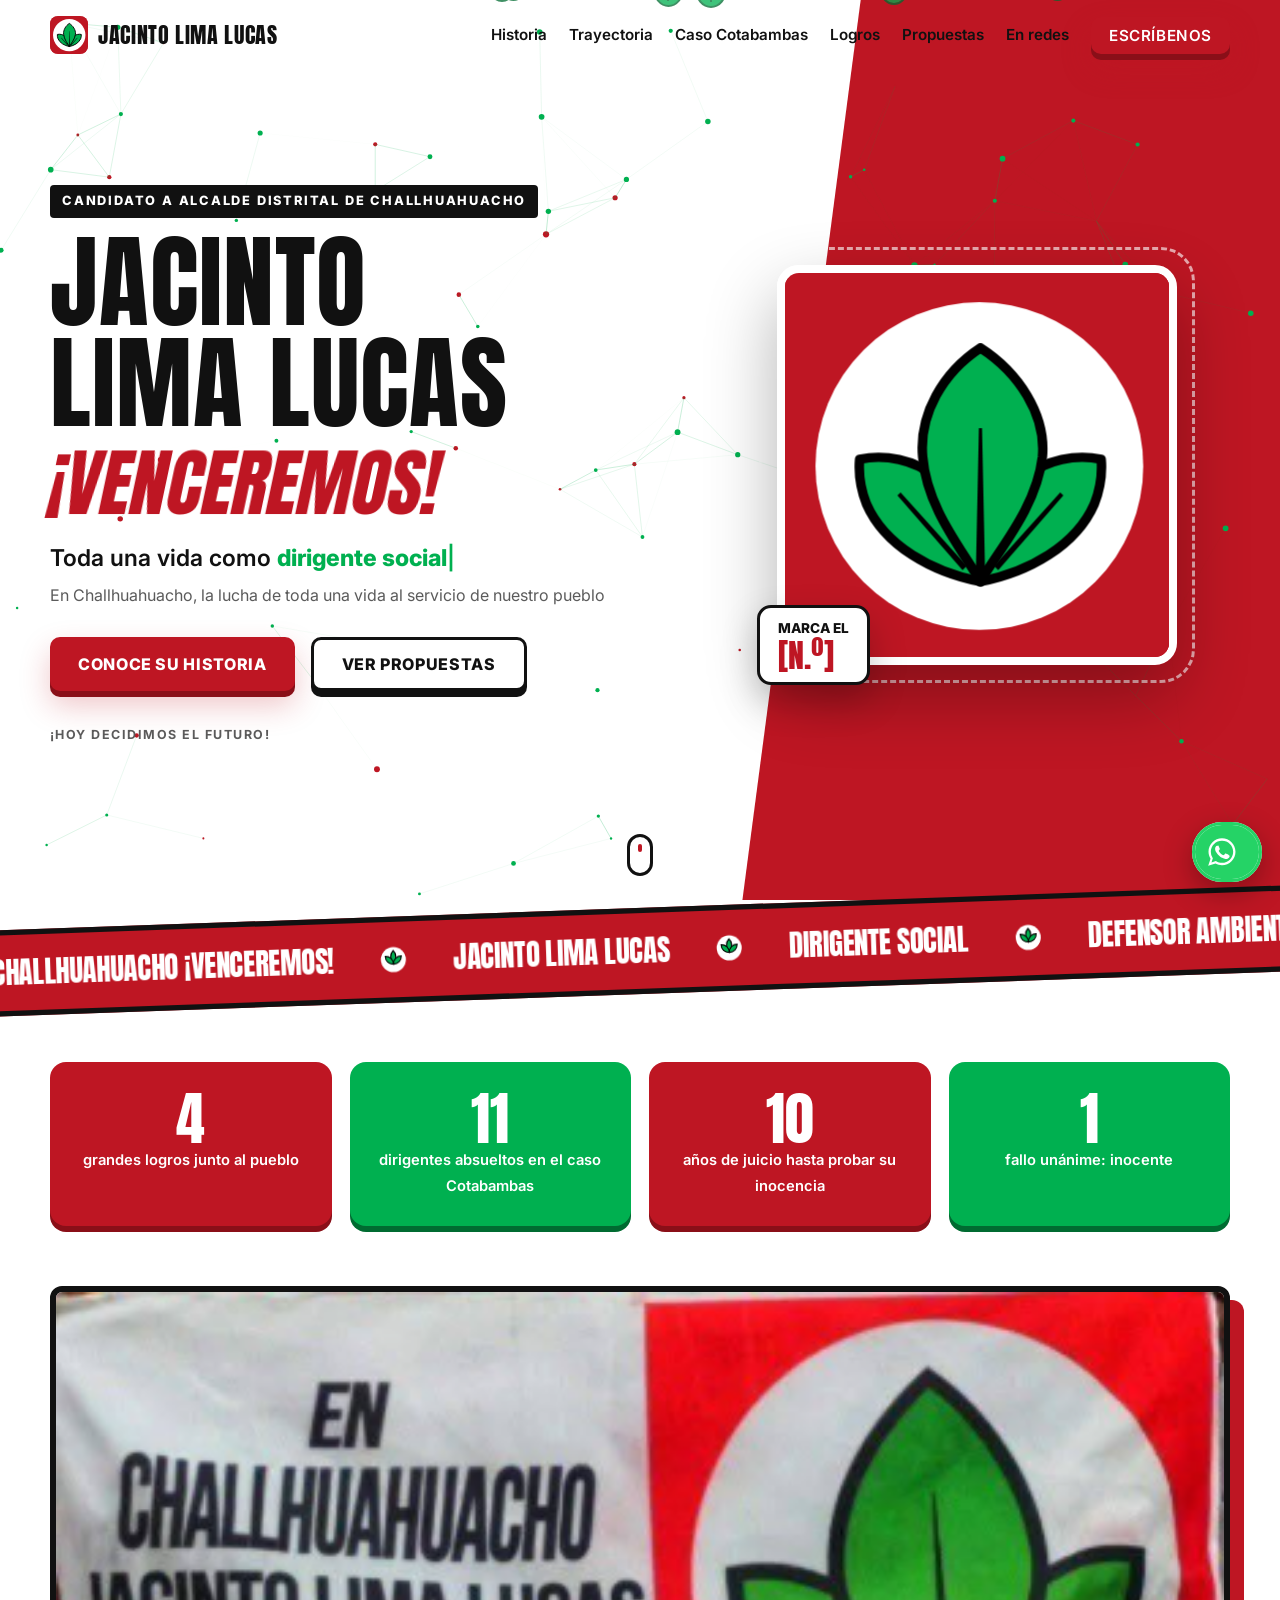
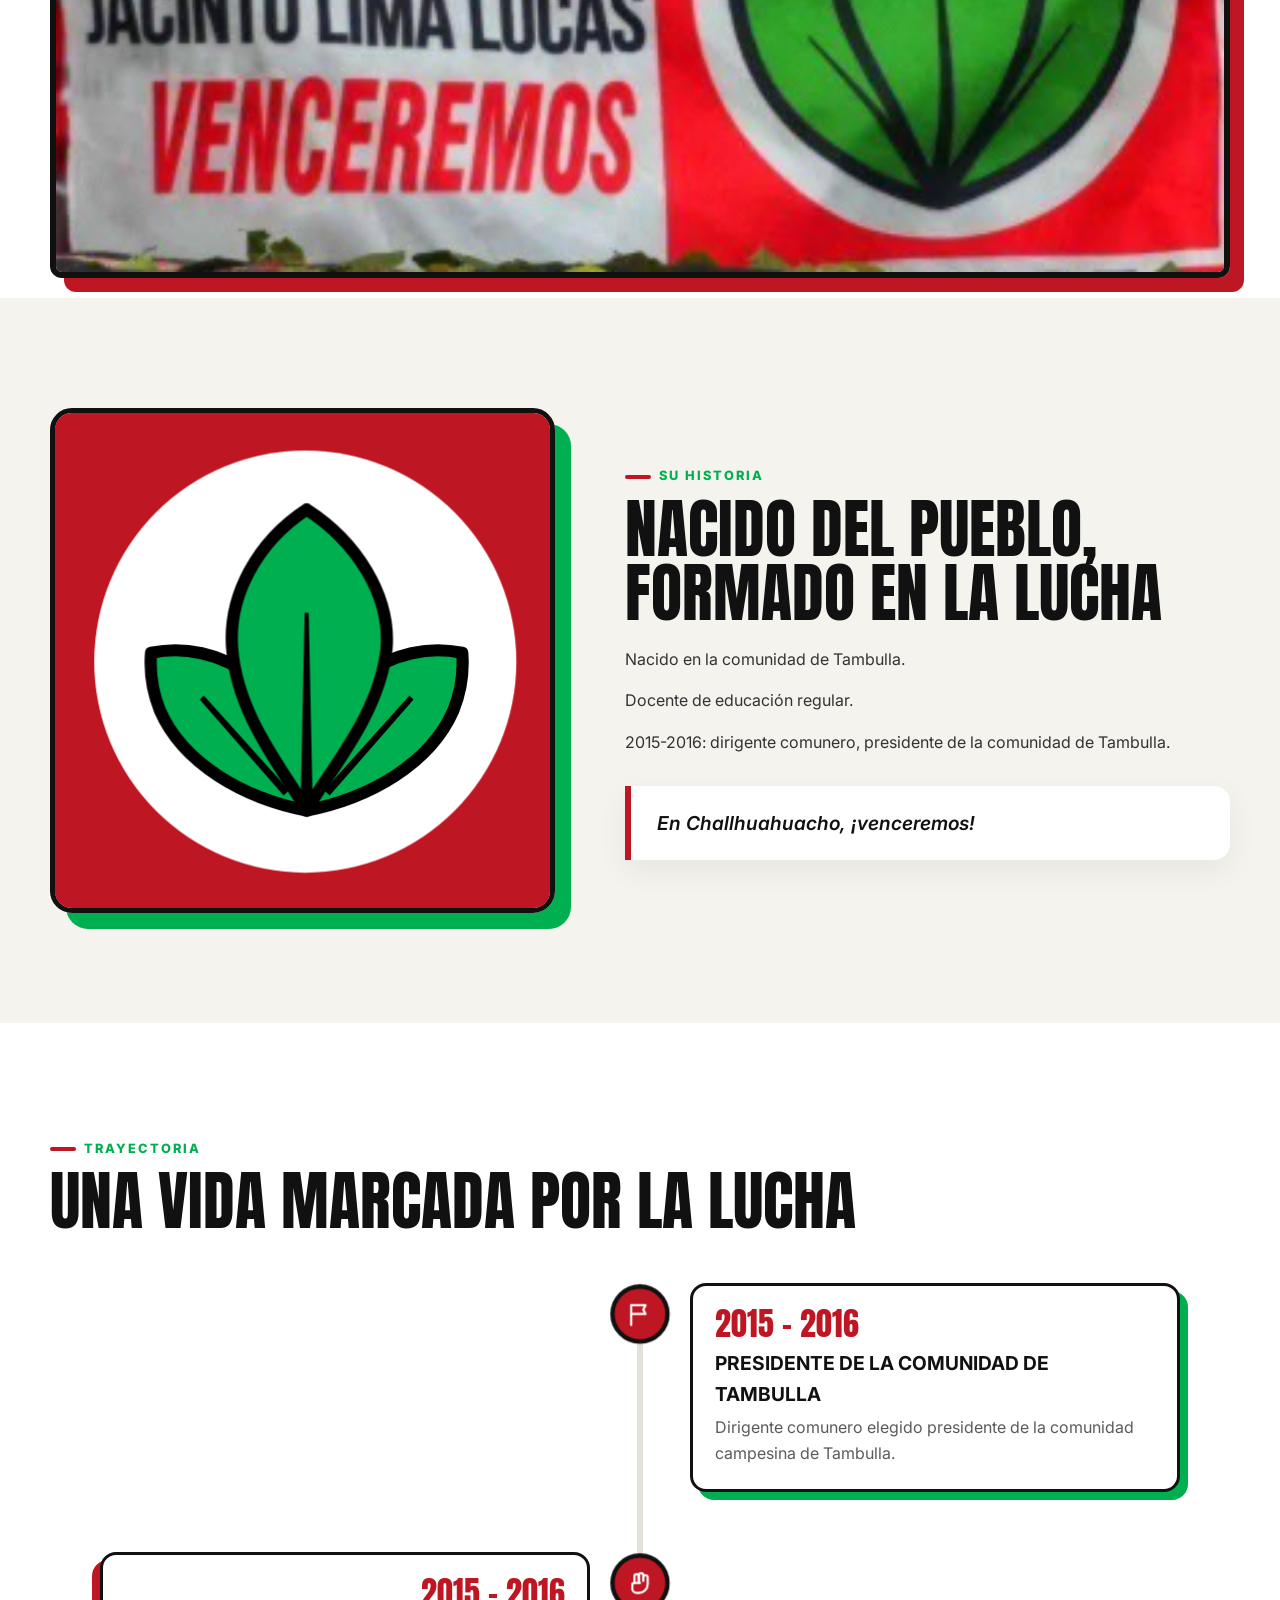
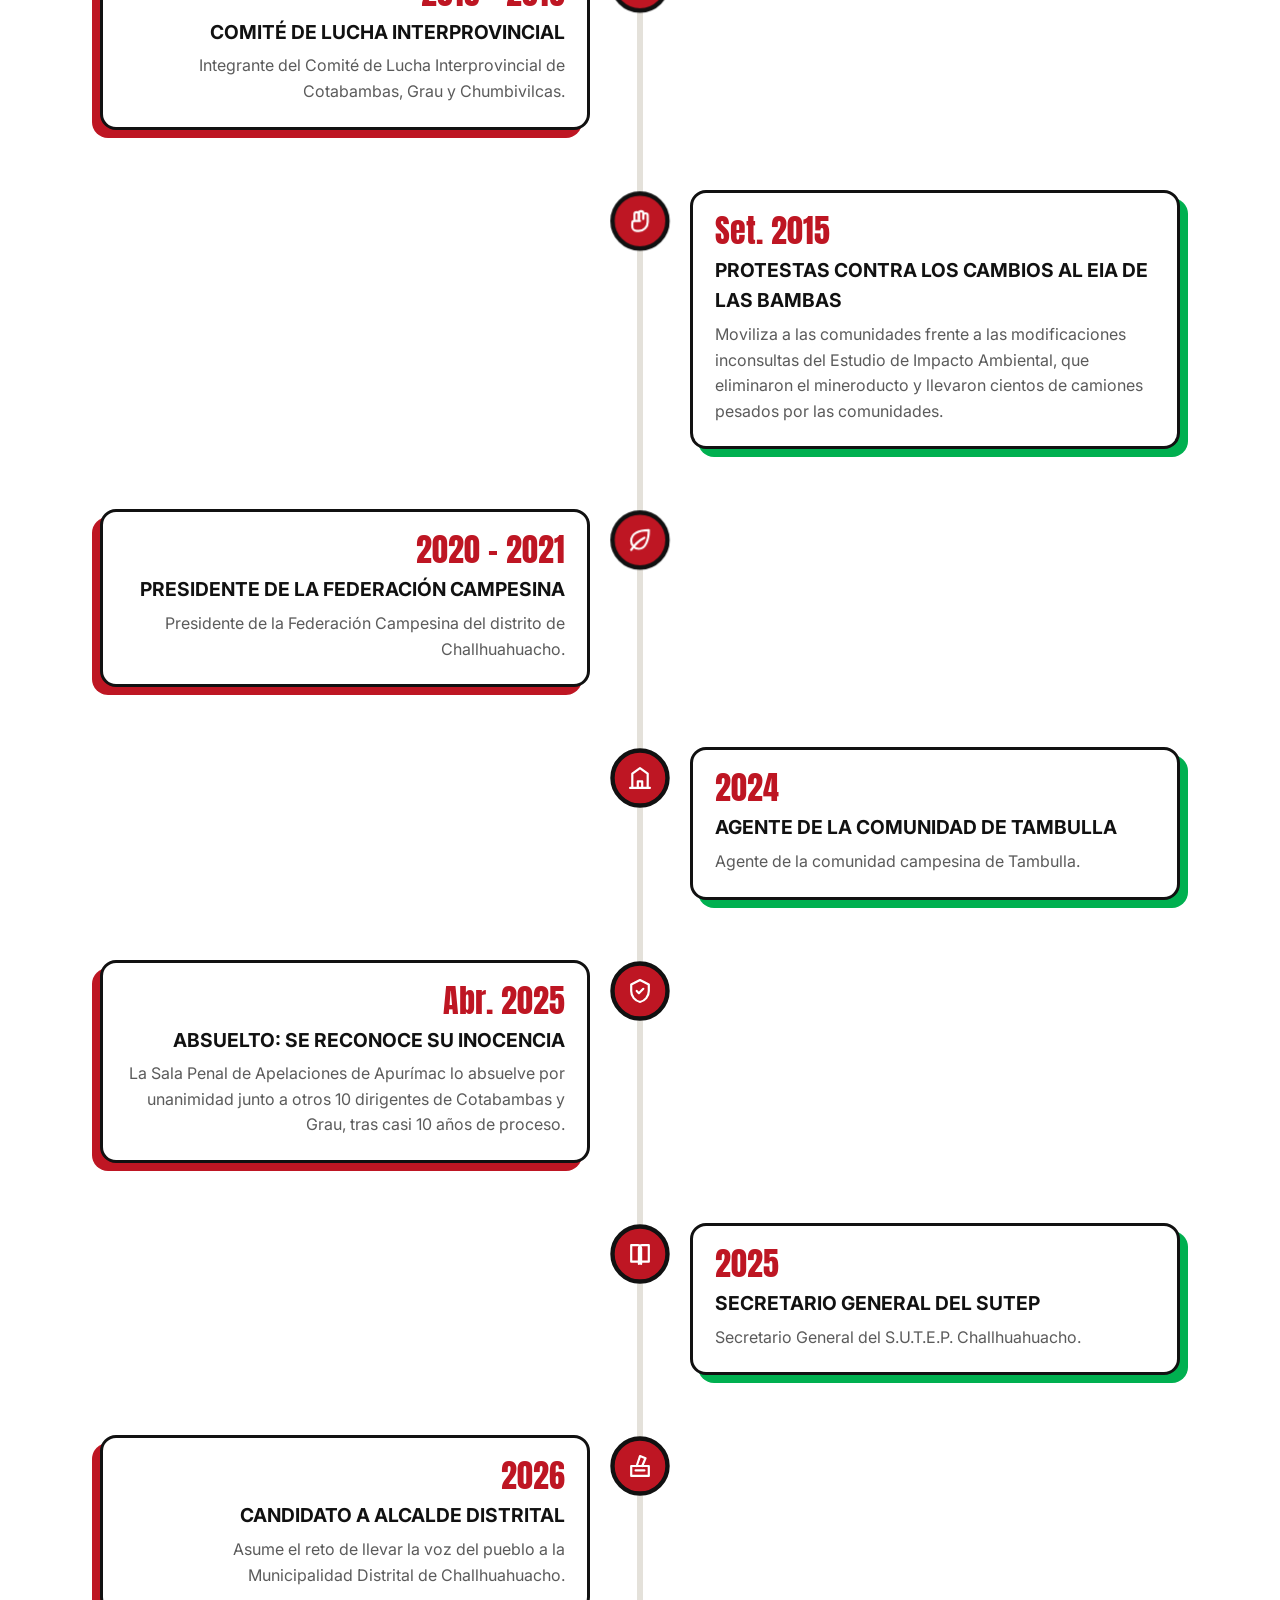
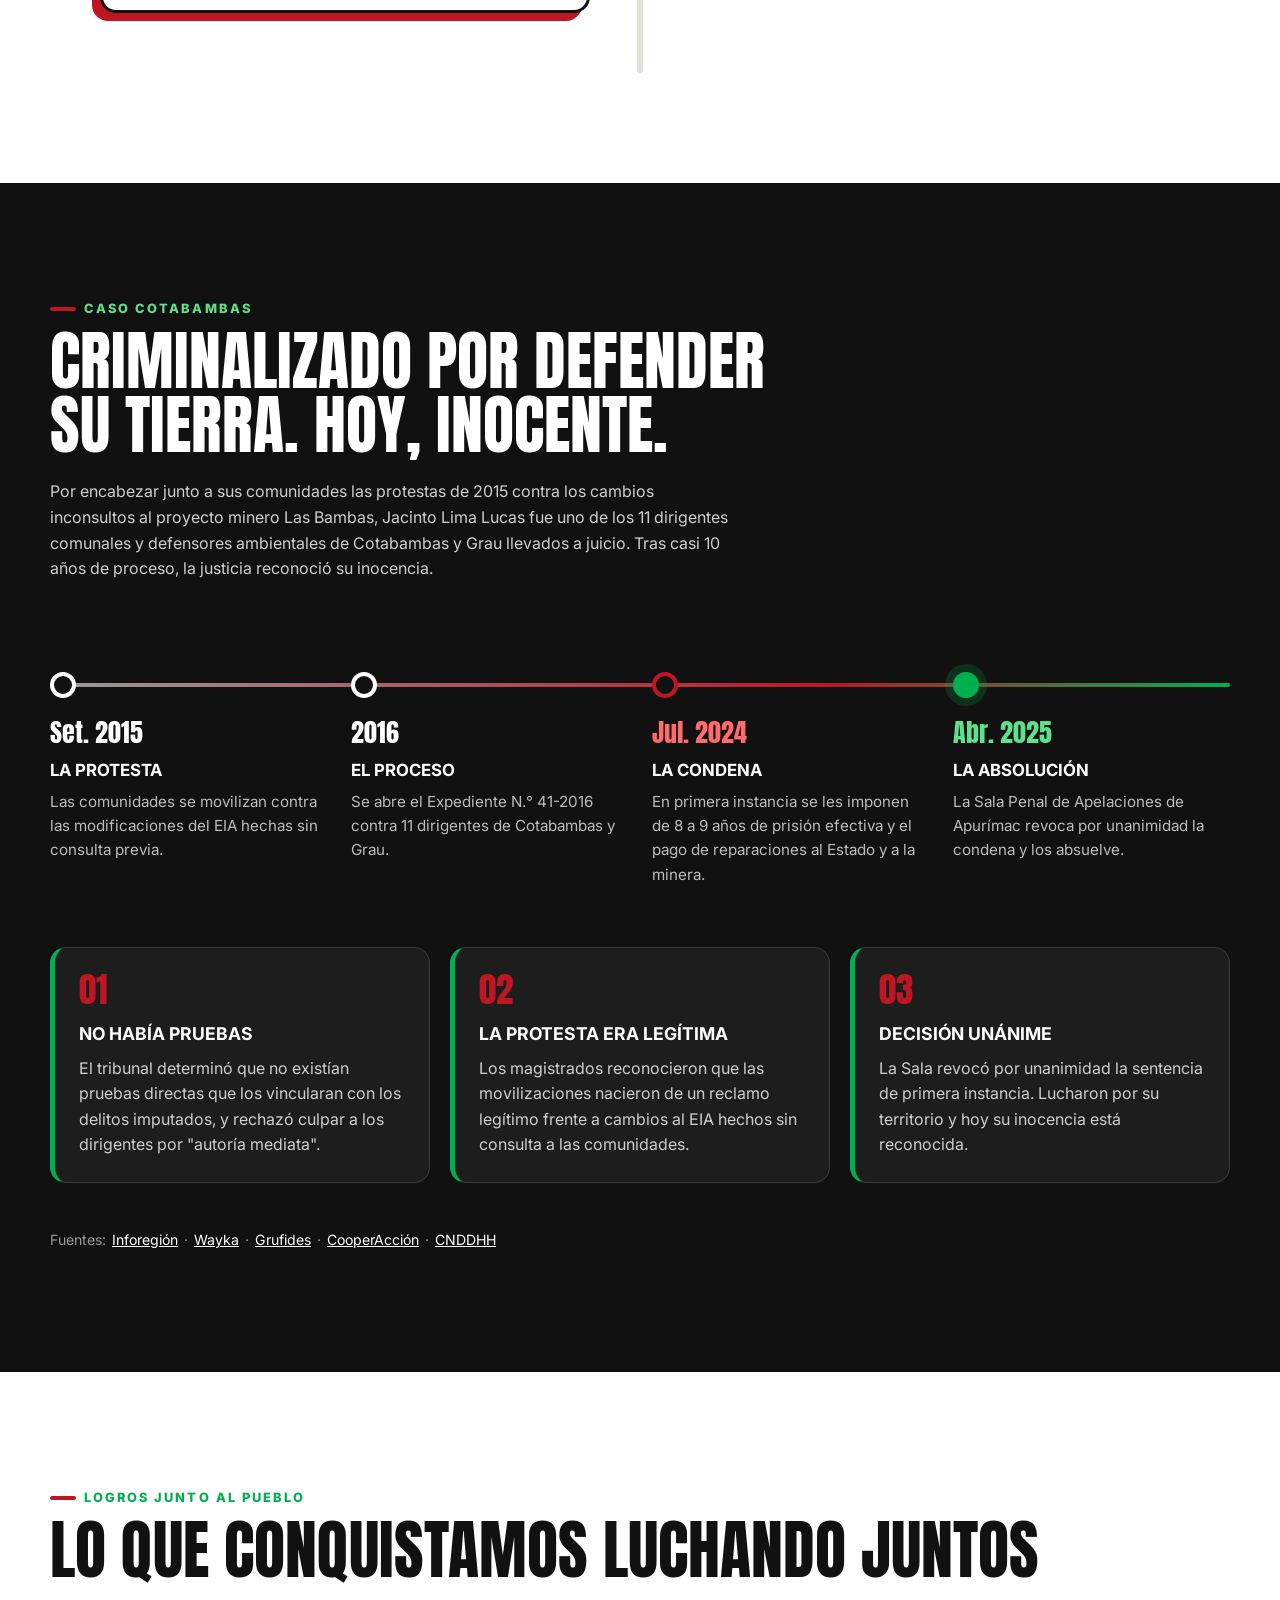
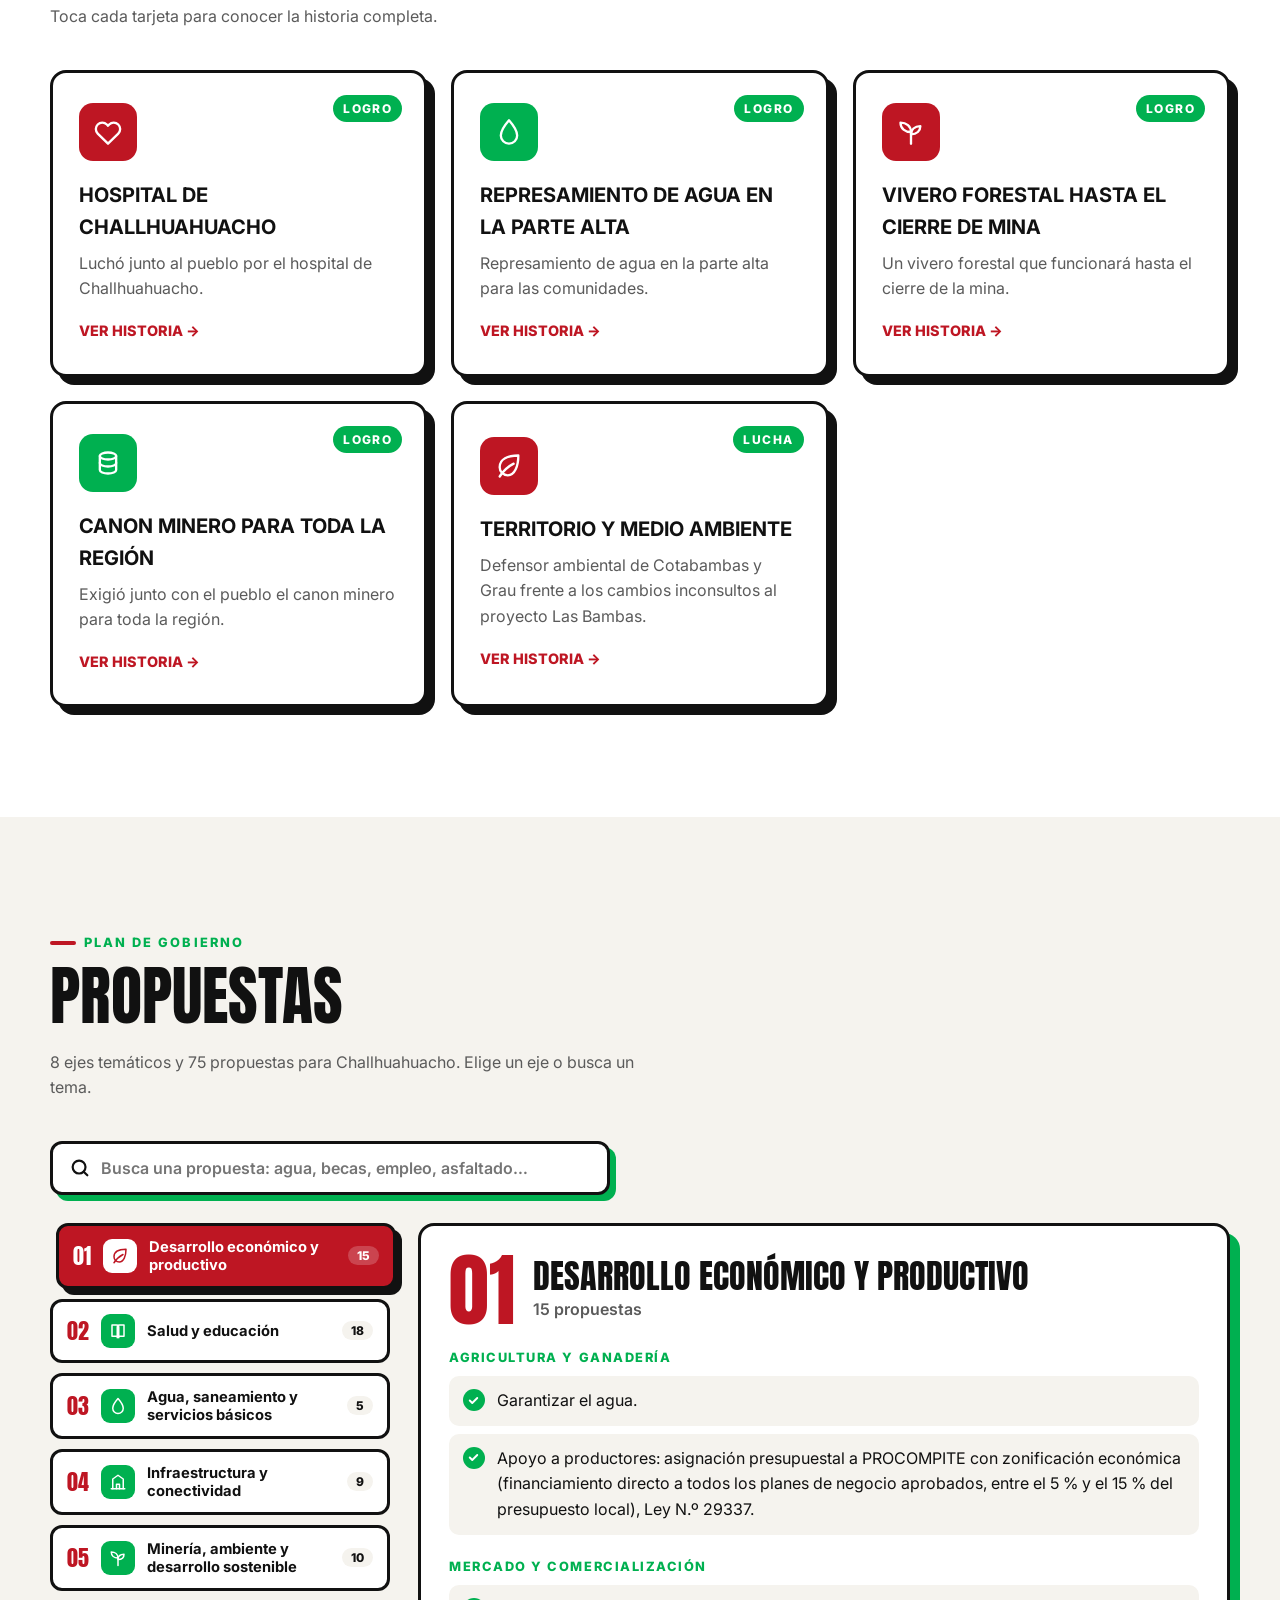
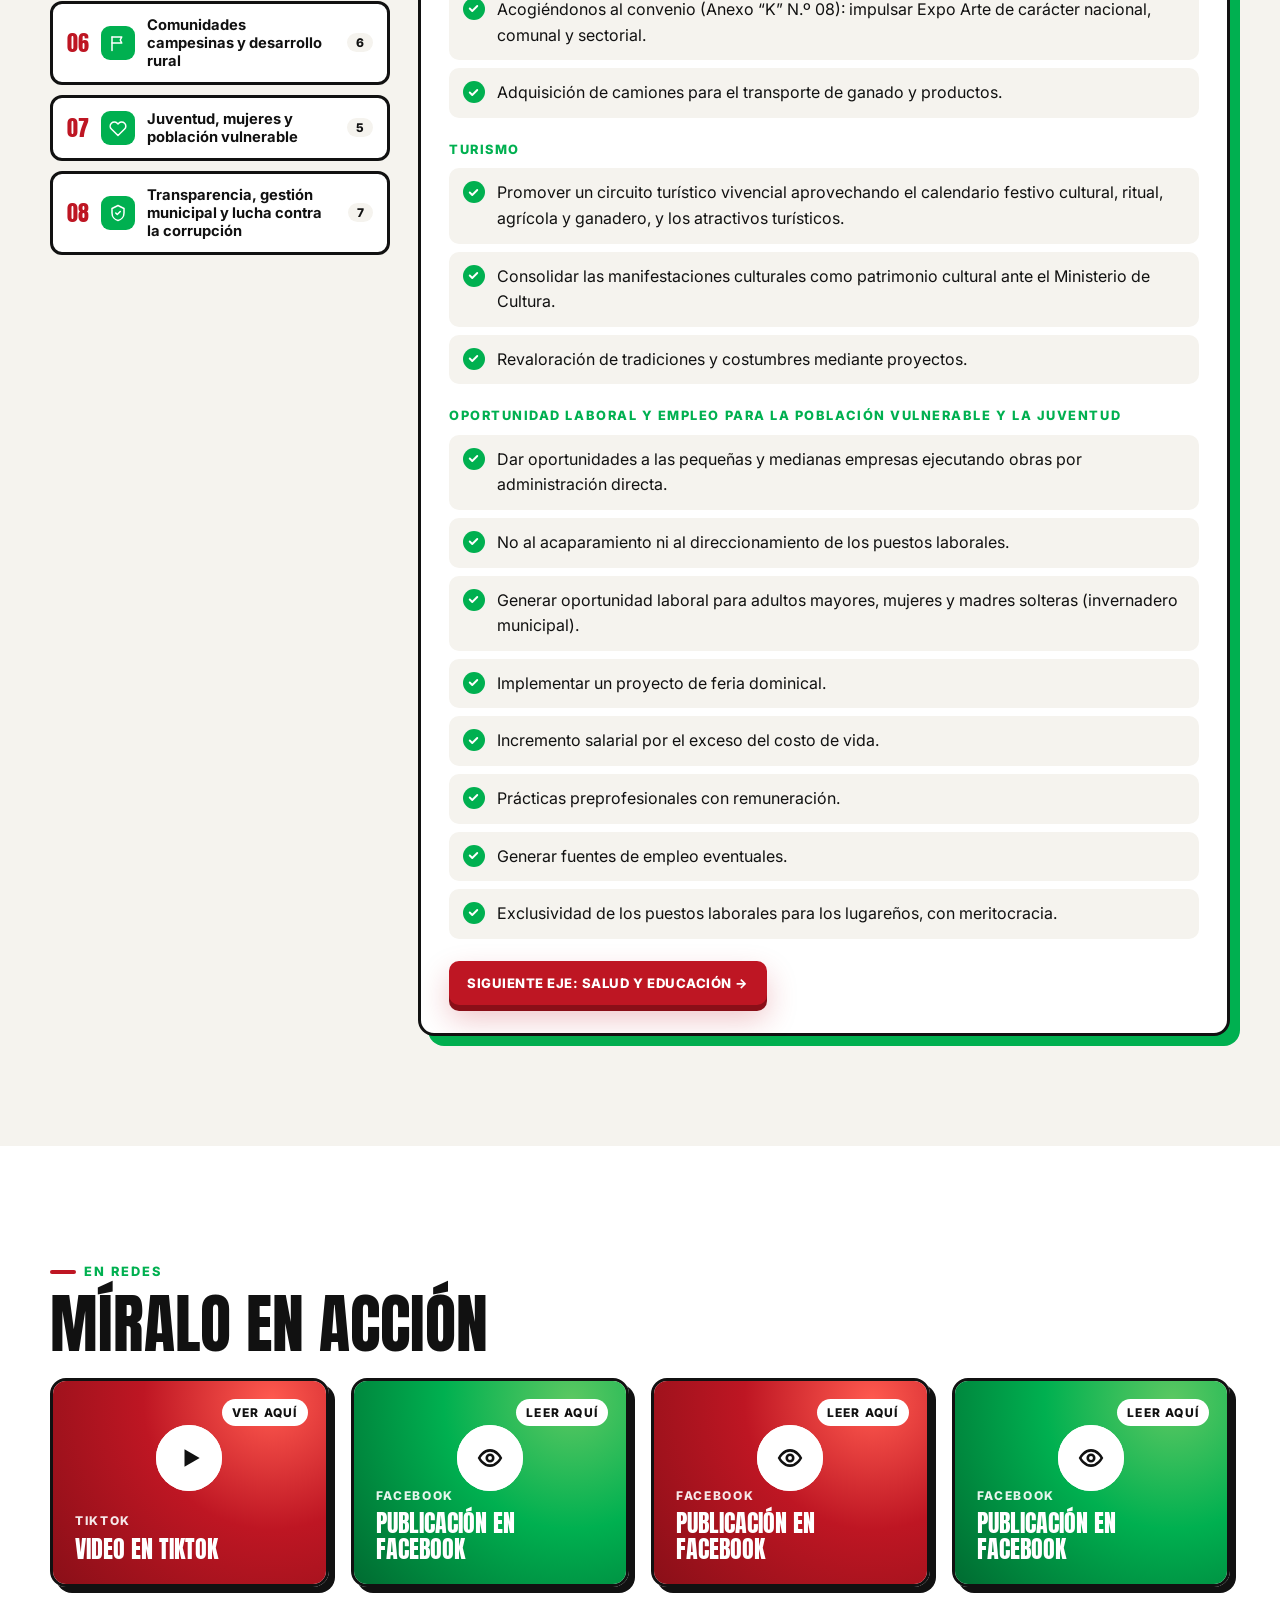
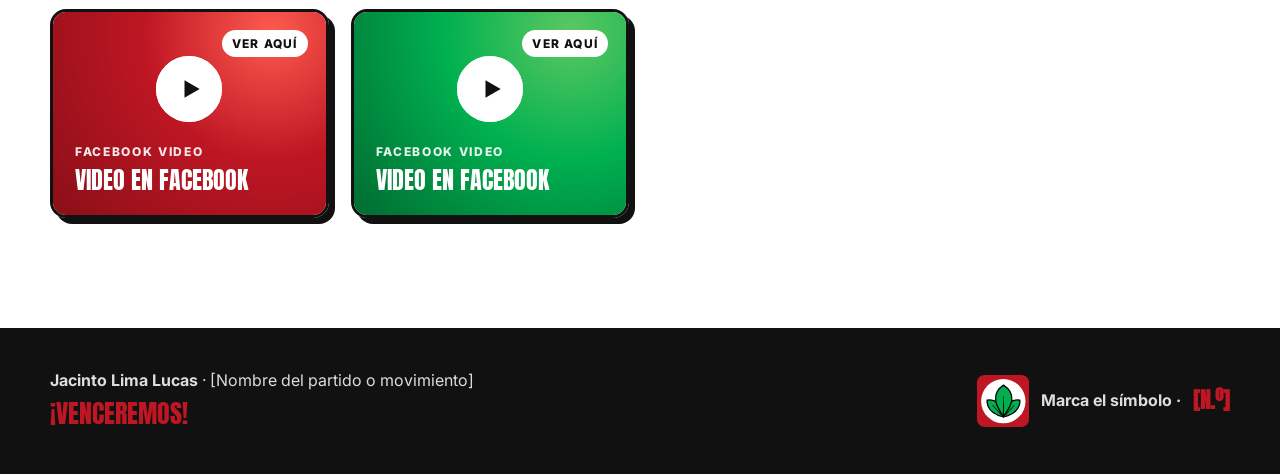
==== commit de975c66: "Quitar testimonios y formulario Únete; optimizar diseño responsivo - Botón del menú 'Escríbenos' abr" ====
--- a/index.html
+++ b/index.html
@@ -34,7 +34,7 @@
       <a href="#luchas">Logros</a>
       <a href="#propuestas">Propuestas</a>
       <a href="#redes">En redes</a>
-      <a href="#unete" class="btn btn--small magnetic">Únete</a>
+      <a href="#" data-wa target="_blank" rel="noopener" class="btn btn--small magnetic">Escríbenos</a>
     </nav>
   </header>
 
@@ -52,7 +52,7 @@
         <p class="hero__lema reveal" data-lema></p>
         <div class="hero__cta reveal">
           <a href="#historia" class="btn magnetic">Conoce su historia</a>
-          <a href="#unete" class="btn btn--ghost magnetic">Súmate a la causa</a>
+          <a href="#propuestas" class="btn btn--ghost magnetic">Ver propuestas</a>
         </div>
         <div class="countdown reveal" id="countdown" aria-live="polite"></div>
       </div>
@@ -156,32 +156,6 @@
       </div>
     </section>
 
-    <!-- TESTIMONIOS -->
-    <section class="section testimonios" id="testimonios">
-      <div class="container">
-        <span class="eyebrow reveal">Testimonios</span>
-        <h2 class="section__title reveal">Lo que dice el pueblo</h2>
-        <div class="slider reveal" id="slider">
-          <div class="slider__track" id="sliderTrack"></div>
-          <div class="slider__dots" id="sliderDots"></div>
-        </div>
-      </div>
-    </section>
-
-    <!-- ÚNETE -->
-    <section class="section unete" id="unete">
-      <div class="container unete__box reveal">
-        <h2 class="section__title">Esta lucha también es tuya</h2>
-        <p class="section__lead">Súmate como voluntario, personero o difusor en tu barrio.</p>
-        <form class="form" id="joinForm">
-          <input type="text" name="nombre" placeholder="Tu nombre" required>
-          <input type="text" name="zona" placeholder="Tu barrio / comunidad" required>
-          <button class="btn magnetic" type="submit">Quiero sumarme</button>
-        </form>
-        <p class="form__msg" id="formMsg" role="status"></p>
-        <div class="unete__contact" id="contactLinks"></div>
-      </div>
-    </section>
   </main>
 
   <footer class="footer">
--- a/css/styles.css
+++ b/css/styles.css
@@ -179,7 +179,7 @@
 .countdown { display: flex; gap: 10px; margin-top: 34px; flex-wrap: wrap; }
 .countdown__item { background: var(--dark); color: #fff; border-radius: 10px; padding: 8px 12px; min-width: 72px; text-align: center; }
 .countdown__item b { display: block; font-family: var(--display); font-weight: 400; font-size: 1.8rem; line-height: 1.1; }
-.countdown__item small { color: #cfcfcf; font-size: .68rem; text-transform: uppercase; letter-spacing: .1em; }
+.countdown__item small { color: #cfcfcf; font-size: .75rem; text-transform: uppercase; letter-spacing: .1em; }
 .countdown__label { width: 100%; font-size: .78rem; font-weight: 700; color: var(--muted); letter-spacing: .12em; text-transform: uppercase; }
 
 /* Hojas que caen */
@@ -226,7 +226,7 @@
   letter-spacing: .16em; text-transform: uppercase; font-size: .8rem; margin-bottom: 10px;
 }
 .eyebrow::before { content: ""; width: 26px; height: 4px; background: var(--primary); border-radius: 2px; }
-.section__title { font-family: var(--display); font-weight: 400; text-transform: uppercase; font-size: clamp(2.2rem, 5.5vw, 4rem); line-height: 1; margin: 0 0 22px; }
+.section__title { font-family: var(--display); font-weight: 400; text-transform: uppercase; overflow-wrap: break-word; font-size: clamp(1.9rem, 5.5vw, 4rem); line-height: 1; margin: 0 0 22px; }
 .section__lead { color: var(--muted); margin: 0 0 40px; max-width: 620px; }
 
 /* ---------- Banderola ---------- */
@@ -324,7 +324,8 @@
 .clave h3 { margin: 8px 0; text-transform: uppercase; font-size: 1.1rem; }
 .clave p { margin: 0; color: #cfcfcf; }
 .caso__fuentes { margin: 36px 0 0; color: #9a9a9a; font-size: .88rem; }
-.caso__fuentes a { color: #fff; }
+.caso__fuentes { line-height: 2.2; }
+.caso__fuentes a { color: #fff; display: inline-block; padding: 6px 2px; }
 
 @media (max-width: 900px) {
   .caso__head { grid-template-columns: 1fr; }
@@ -355,7 +356,7 @@
 .card__icon { width: 58px; height: 58px; border-radius: 14px; display: grid; place-items: center; background: var(--primary); margin-bottom: 18px; }
 .card:nth-child(even) .card__icon { background: var(--secondary); }
 .card__icon svg { width: 28px; height: 28px; }
-.card__tag { position: absolute !important; top: 22px; right: 22px; background: var(--secondary); color: #fff; font-size: .7rem; font-weight: 800; letter-spacing: .14em; text-transform: uppercase; padding: 4px 10px; border-radius: 999px; }
+.card__tag { position: absolute !important; top: 22px; right: 22px; background: var(--secondary); color: #fff; font-size: .75rem; font-weight: 800; letter-spacing: .12em; text-transform: uppercase; padding: 4px 10px; border-radius: 999px; }
 .card h3 { margin: 0 0 8px; font-size: 1.25rem; text-transform: uppercase; }
 .card p { margin: 0 0 16px; color: var(--muted); }
 .card__more { font-weight: 800; color: var(--primary); font-size: .9rem; text-transform: uppercase; }
@@ -398,7 +399,7 @@
 .plan__item mark { background: #ffe066; color: inherit; border-radius: 3px; padding: 0 2px; }
 .plan__check { flex: none; width: 22px; height: 22px; margin-top: 1px; border-radius: 50%; background: var(--secondary) url("data:image/svg+xml,%3Csvg xmlns='http://www.w3.org/2000/svg' viewBox='0 0 24 24'%3E%3Cpath d='M6 12l4 4 8-8' fill='none' stroke='%23fff' stroke-width='3' stroke-linecap='round' stroke-linejoin='round'/%3E%3C/svg%3E") center/70% no-repeat; }
 @keyframes itemIn { from { opacity: 0; transform: translateX(-16px); } }
-.plan__next { margin-top: 22px; max-width: 100%; white-space: normal; text-align: left; }
+.plan__next { margin-top: 22px; min-height: 44px; max-width: 100%; white-space: normal; text-align: left; }
 @media (max-width: 900px) {
   .plan { grid-template-columns: 1fr; }
   .plan__ejes { position: static; display: flex; overflow-x: auto; gap: 10px; padding: 4px 4px 12px; margin: 0 -4px; scroll-snap-type: x mandatory; }
@@ -424,7 +425,7 @@
 .social:nth-child(even) .social__bg { background: radial-gradient(circle at 80% 10%, #5cc862, var(--secondary) 45%, var(--leaf-dark)); }
 .social > *:not(.social__bg) { position: relative; z-index: 1; }
 .social__play {
-  position: absolute !important; top: 50%; left: 50%; translate: -50% -60%; width: 66px; height: 66px; border-radius: 50%;
+  position: absolute !important; top: 38%; left: 50%; translate: -50% -50%; width: 66px; height: 66px; border-radius: 50%;
   background: #fff; display: grid; place-items: center; transition: transform .4s var(--ease);
 }
 .social__play::before { content: ""; position: absolute; inset: 0; border-radius: 50%; border: 3px solid #fff; animation: ping 2s infinite; }
@@ -437,7 +438,7 @@
 .social__play .social__eye { fill: none; stroke: var(--dark); stroke-width: 2.4; margin-left: 0; }
 .social__hint {
   position: absolute !important; top: 18px; right: 18px; background: #fff; color: var(--dark);
-  font-size: .72rem; font-weight: 800; text-transform: uppercase; letter-spacing: .1em; padding: 4px 10px; border-radius: 999px;
+  font-size: .75rem; font-weight: 800; text-transform: uppercase; letter-spacing: .1em; padding: 4px 10px; border-radius: 999px;
 }
 
 /* ---------- Reproductor de redes ---------- */
@@ -477,41 +478,6 @@
   .media__nav--next { left: calc(50% + 10px); }
 }
 
-/* ---------- Testimonios ---------- */
-.slider { position: relative; overflow: hidden; }
-.slider__track { display: flex; transition: transform .8s var(--ease); }
-.slide { flex: 0 0 100%; padding: 10px 16px 20px; }
-.slide__inner { max-width: 780px; margin-inline: auto; text-align: center; padding: 44px 30px; border-radius: 20px; background: #fff; border: 3px solid var(--dark); box-shadow: 10px 10px 0 var(--secondary); }
-.slide__inner p { font-size: clamp(1.1rem, 2.4vw, 1.4rem); font-style: italic; margin: 0 0 22px; }
-.slide__inner p::before { content: "“"; display: block; font-family: var(--display); font-size: 4rem; line-height: .6; color: var(--primary); font-style: normal; }
-.slide__author { font-weight: 800; text-transform: uppercase; }
-.slide__role { color: var(--muted); font-size: .9rem; }
-.slider__dots { display: flex; justify-content: center; gap: 10px; margin-top: 16px; }
-.slider__dots button { width: 12px; height: 12px; border-radius: 999px; border: 0; background: #0000002a; cursor: pointer; transition: width .4s var(--ease), background .4s; padding: 0; }
-.slider__dots button[aria-current="true"] { width: 34px; background: var(--primary); }
-
-/* ---------- Únete ---------- */
-.unete__box {
-  text-align: center; padding: 70px 30px; border-radius: 24px; position: relative; overflow: hidden; color: #fff;
-  background: var(--primary); border: 5px solid var(--dark); box-shadow: 14px 14px 0 var(--secondary);
-}
-.unete__box::after {
-  content: ""; position: absolute; right: -60px; bottom: -60px; width: 260px; height: 260px; opacity: .15;
-  background: url("data:image/svg+xml,%3Csvg xmlns='http://www.w3.org/2000/svg' viewBox='0 0 24 24'%3E%3Cpath d='M12 2c4 4 4 10 0 15-4-5-4-11 0-15zM12 17c-5 0-9-4-9-9 5 0 9 4 9 9zM12 17c5 0 9-4 9-9-5 0-9 4-9 9z' fill='%23fff'/%3E%3C/svg%3E") center/contain no-repeat;
-  animation: spin 30s linear infinite;
-}
-.unete__box > * { position: relative; z-index: 1; }
-.unete__box .section__lead { margin-inline: auto; color: #ffe3e1; }
-.unete__box .btn { background: var(--dark); box-shadow: 0 6px 0 #000; }
-.form { display: flex; gap: 12px; justify-content: center; flex-wrap: wrap; }
-.form input {
-  padding: 14px 18px; border-radius: 10px; border: 3px solid var(--dark); background: #fff; color: var(--dark);
-  font: 1rem "Inter", sans-serif; min-width: 220px; flex: 1 1 220px; max-width: 300px; outline: none;
-}
-.form input:focus { border-color: var(--secondary); }
-.form__msg { min-height: 1.6em; margin: 16px 0 0; font-weight: 800; }
-.unete__contact { display: flex; gap: 12px; justify-content: center; flex-wrap: wrap; margin-top: 16px; }
-
 /* ---------- Footer ---------- */
 .footer { padding: 40px 0; background: var(--dark); color: #ddd; }
 .footer__inner { display: flex; justify-content: space-between; align-items: center; flex-wrap: wrap; gap: 16px; }
@@ -561,6 +527,67 @@
 
 :focus-visible { outline: 3px solid var(--secondary); outline-offset: 3px; }
 
+/* ---------- Ajustes responsivos ---------- */
+@media (max-width: 900px) {
+  .stats__grid { grid-template-columns: repeat(2, 1fr); }
+  .timeline__line { left: 26px; }
+  .tl-item, .tl-item:nth-child(even) { width: 100%; margin: 0; padding: 0 0 40px 76px; text-align: left; }
+  .tl-item:nth-child(odd) .tl-item__dot, .tl-item:nth-child(even) .tl-item__dot { left: 0; right: auto; }
+  .tl-item:nth-child(odd) .tl-card { box-shadow: 8px 8px 0 var(--primary); }
+  .tl-item:nth-child(odd), .tl-item:nth-child(even) { text-align: left; }
+  .reveal-left, .reveal-right { transform: translateY(40px); }
+  .section { padding: 80px 0; }
+  .leaves-fall i:nth-child(n+8) { display: none; }
+  .leaves-fall i { opacity: .45; }
+  .hero__typed { min-height: 2.9em; }
+}
+@media (max-width: 600px) {
+  .section { padding: 64px 0; }
+  .section__lead { margin-bottom: 28px; }
+  .hero { padding-bottom: 60px; gap: 28px; }
+  .hero__kicker { letter-spacing: .06em; font-size: .75rem; }
+  .hero__cta { flex-direction: column; align-items: stretch; max-width: 320px; margin-inline: auto; }
+  .countdown { flex-wrap: nowrap; gap: 8px; }
+  .countdown__label { position: absolute; }
+  .countdown { position: relative; padding-top: 26px; }
+  .countdown__label { top: 0; left: 0; right: 0; }
+  .countdown__item { flex: 1; min-width: 0; padding: 8px 4px; }
+  .countdown__item b { font-size: 1.5rem; }
+  .stats__grid { gap: 12px; }
+  .stat { padding: 20px 10px; }
+  .stat span { font-size: .85rem; display: block; line-height: 1.4; }
+  .historia__grid { gap: 28px; }
+  .quote { font-size: 1.05rem; padding: 16px 18px; }
+  .tl-item, .tl-item:nth-child(even) { padding-left: 66px; }
+  .tl-item__dot { width: 46px; height: 46px; }
+  .timeline__line { left: 21px; }
+  .tl-card { padding: 16px; }
+  .tl-card__year { font-size: 1.6rem; }
+  .stamp { padding: 12px 18px; border-width: 5px; }
+  .stamp span { font-size: 2.3rem; }
+  .stamp small { font-size: .75rem; letter-spacing: .08em; }
+  .caso__claves { margin-top: 40px; }
+  .card { padding: 24px 20px; box-shadow: 6px 6px 0 var(--dark); }
+  .plan__search { box-shadow: 4px 4px 0 var(--secondary); }
+  .plan__panel { padding: 16px 14px; box-shadow: 5px 5px 0 var(--secondary); min-height: 0; }
+  .plan__head { gap: 12px; }
+  .plan__big { font-size: 2.8rem; }
+  .plan__head h3 { font-size: 1.35rem; }
+  .plan__item { padding: 10px; gap: 10px; font-size: .95rem; }
+  .plan__check { width: 20px; height: 20px; }
+  .plan__next { width: 100%; justify-content: center; text-align: center; }
+  .social { aspect-ratio: auto; min-height: 220px; }
+  .footer__inner { flex-direction: column; align-items: flex-start; }
+  .marquee__track span { font-size: 1.3rem; gap: 30px; padding: 0 14px; }
+  .marquee__track span::after { width: 20px; height: 20px; }
+}
+@media (max-width: 360px) {
+  .hero__title { font-size: 2.7rem; }
+  .grito { font-size: 2rem; }
+  .countdown__item b { font-size: 1.3rem; }
+  .countdown__item small { font-size: .75rem; letter-spacing: 0; }
+}
+
 @media (prefers-reduced-motion: reduce) {
   *, *::before, *::after { animation-duration: .01ms !important; animation-iteration-count: 1 !important; transition-duration: .01ms !important; }
   html { scroll-behavior: auto; }
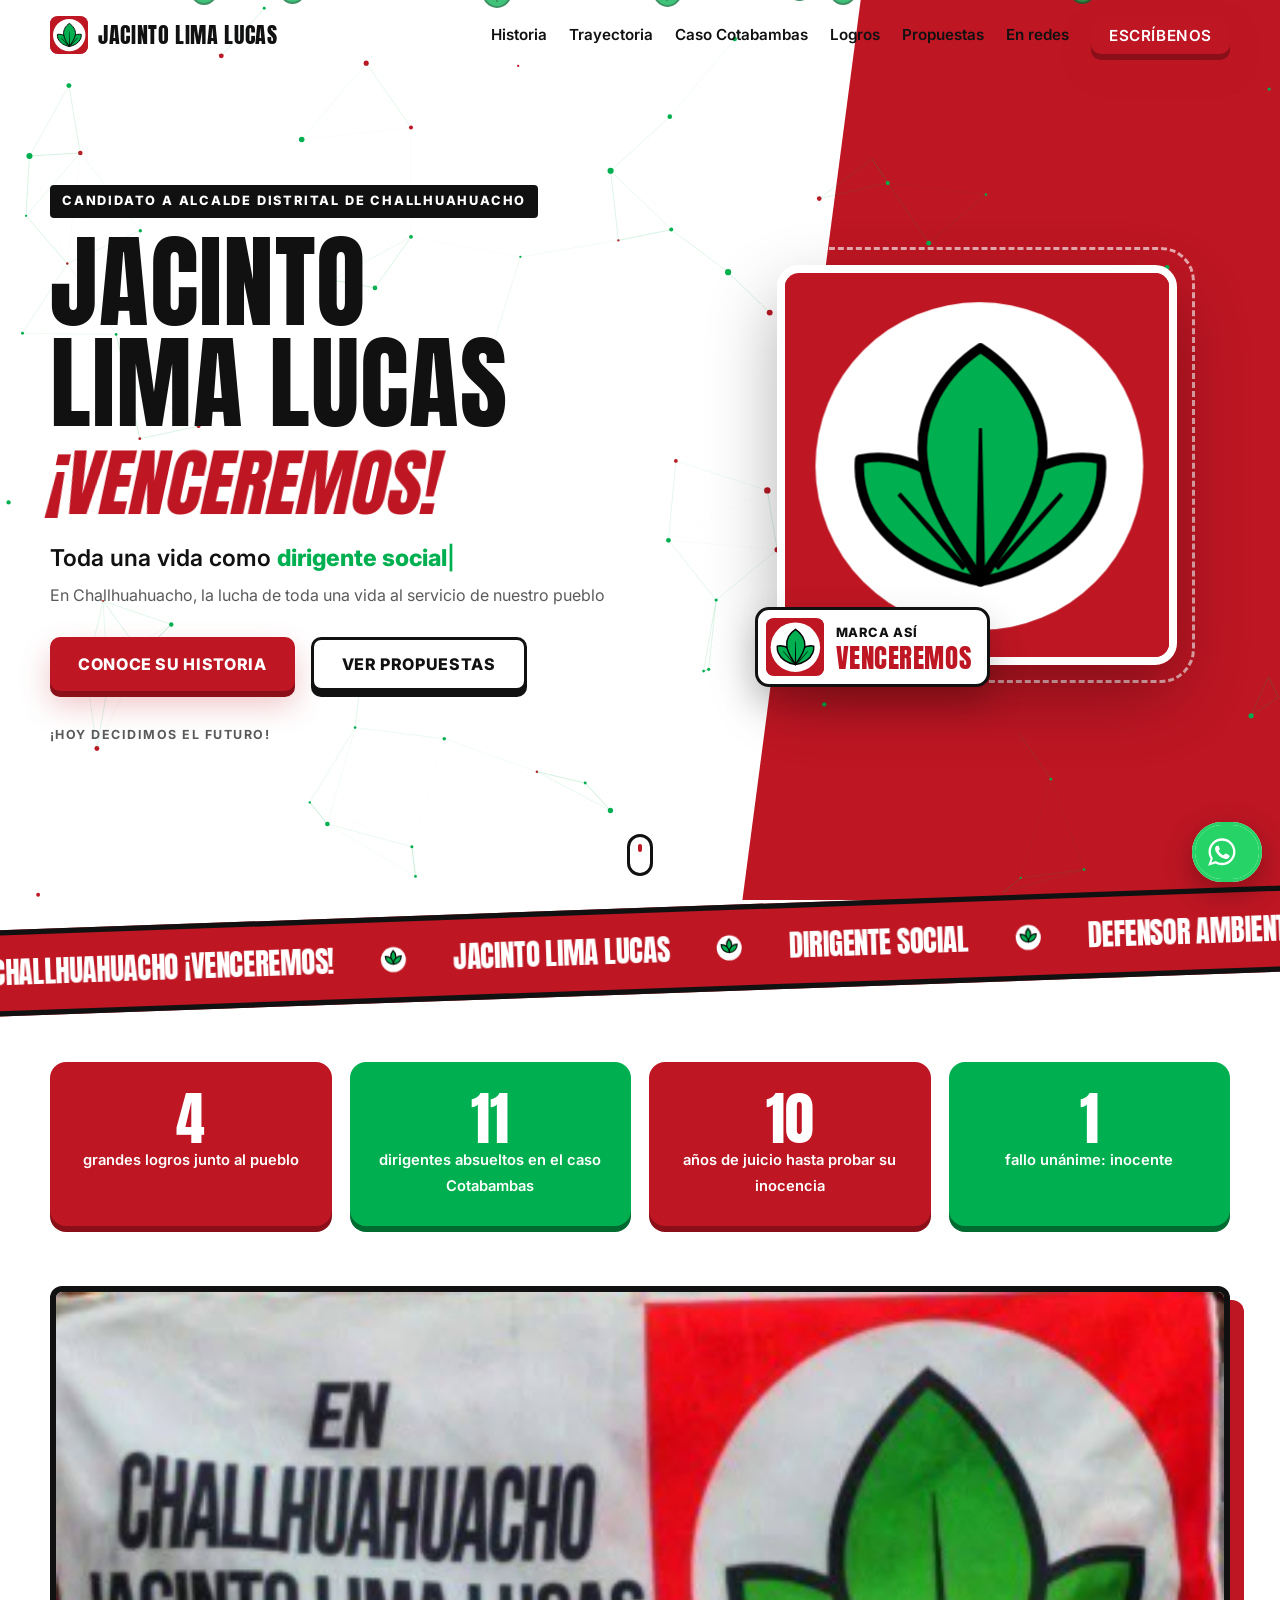
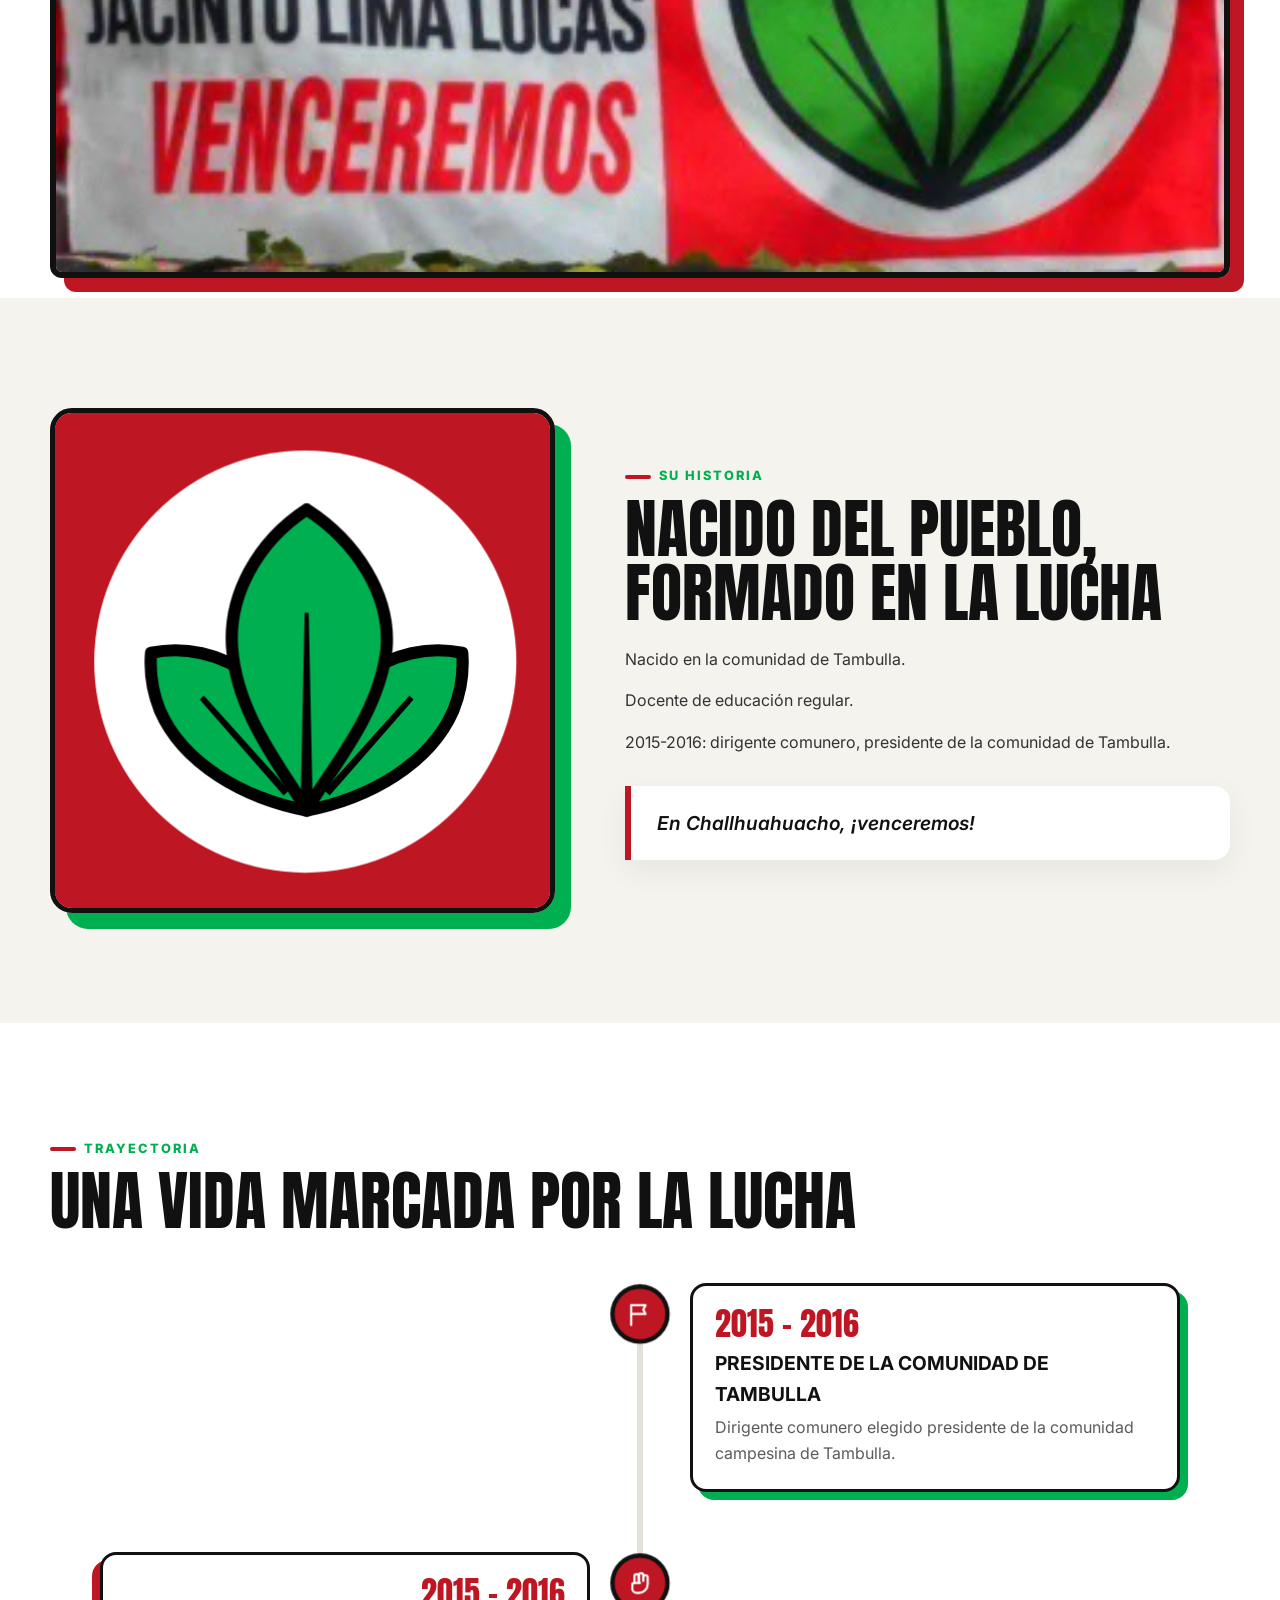
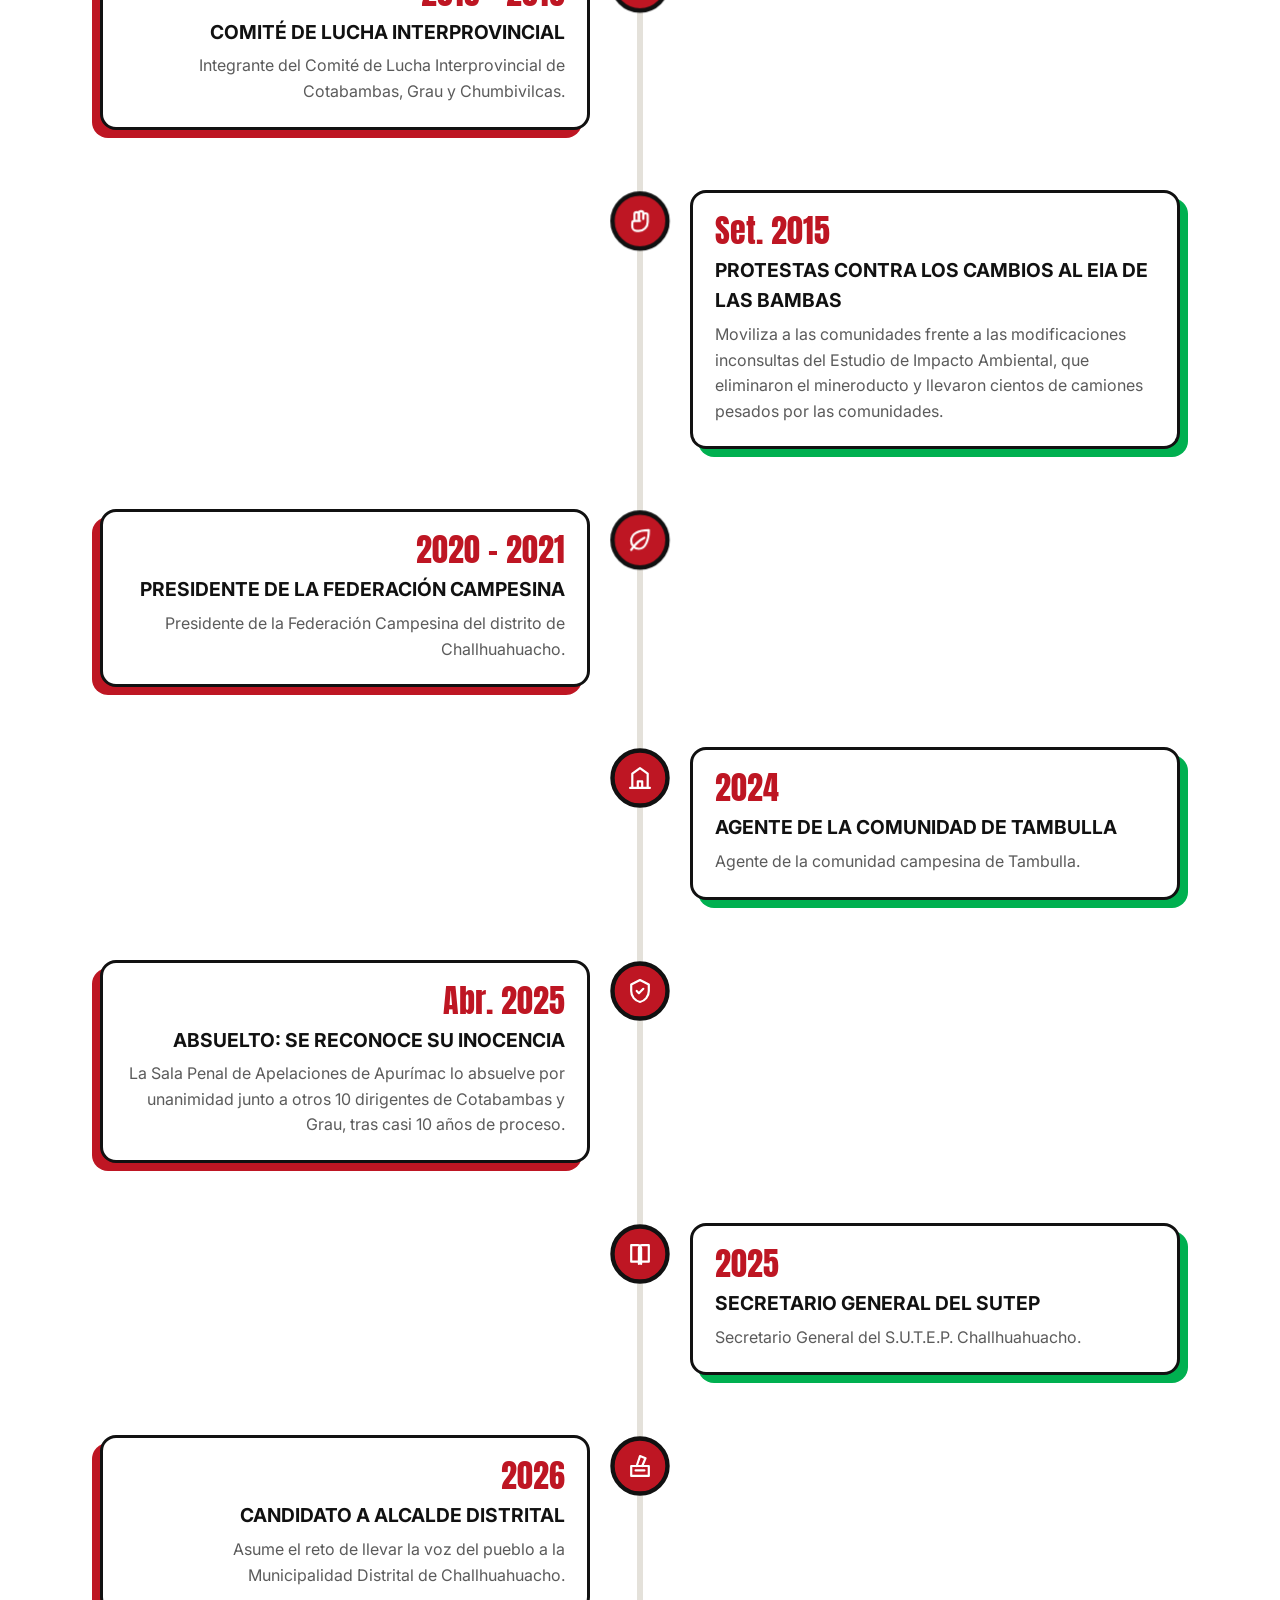
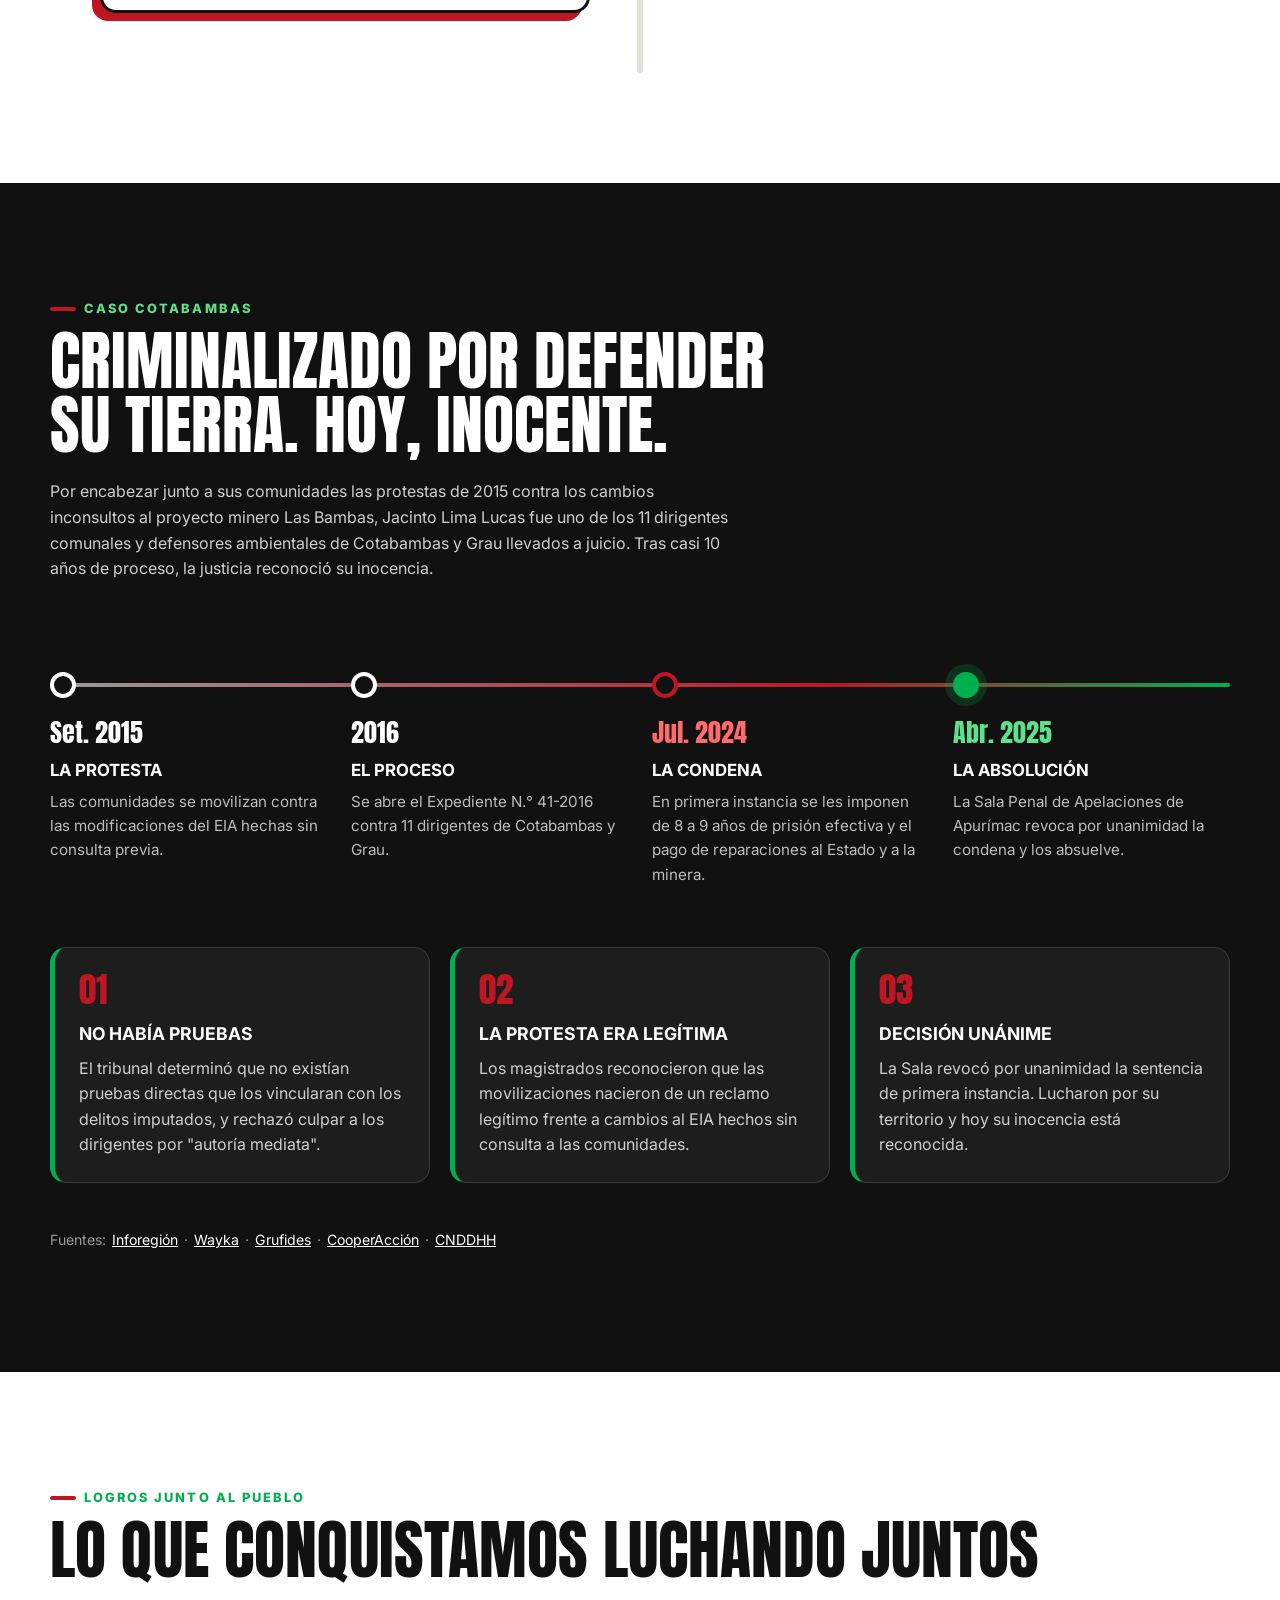
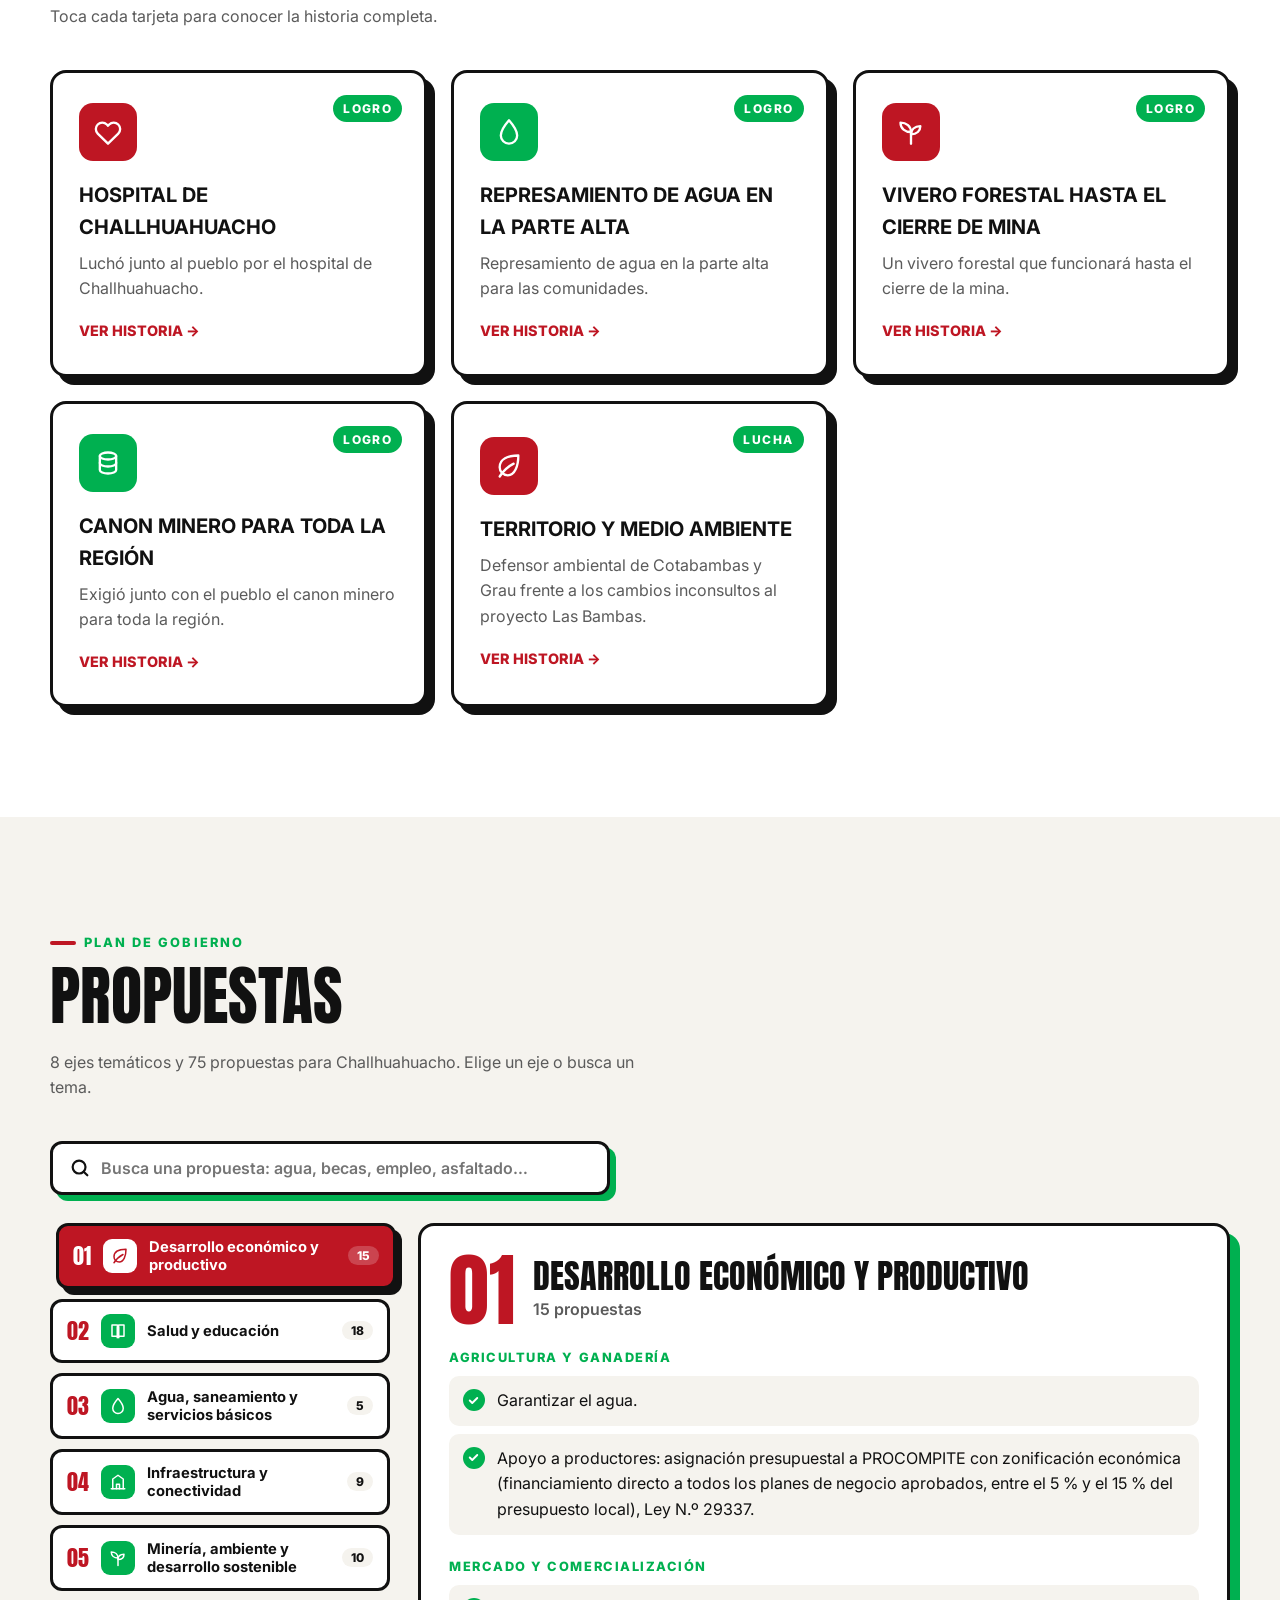
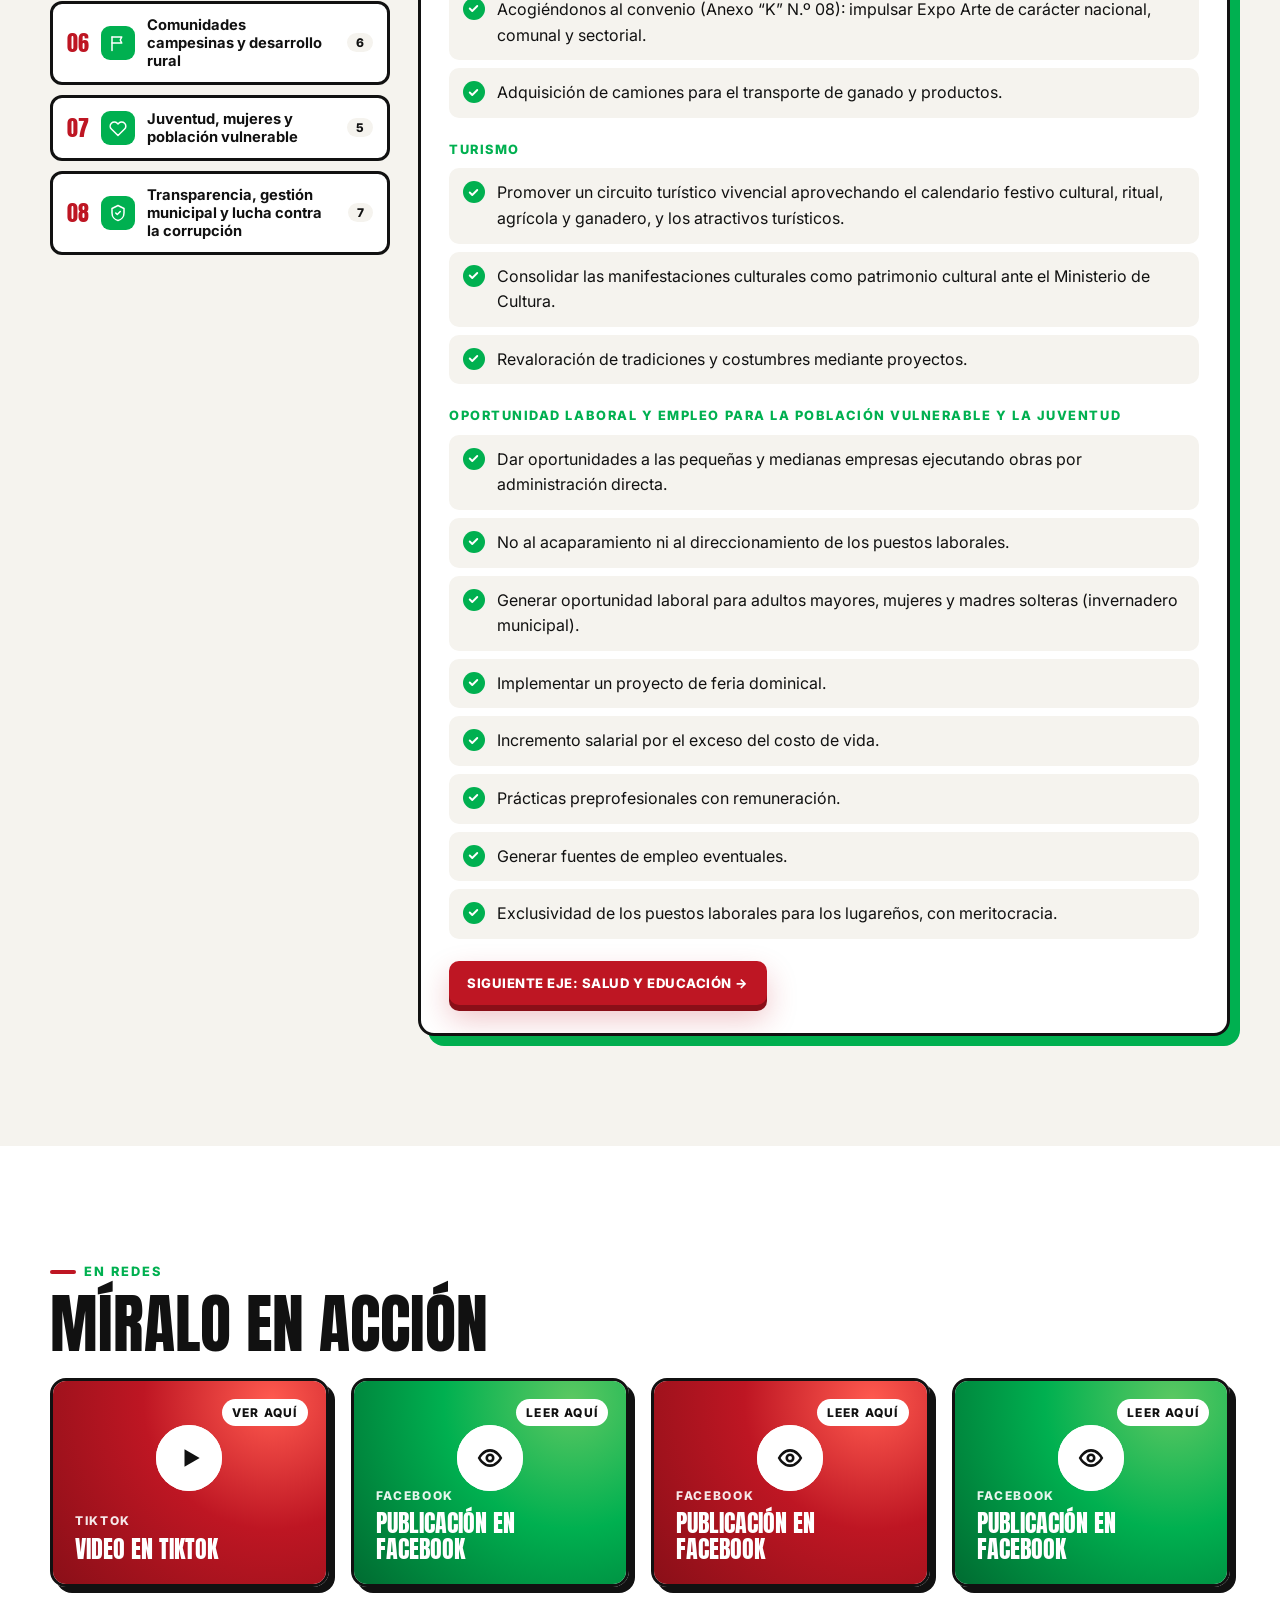
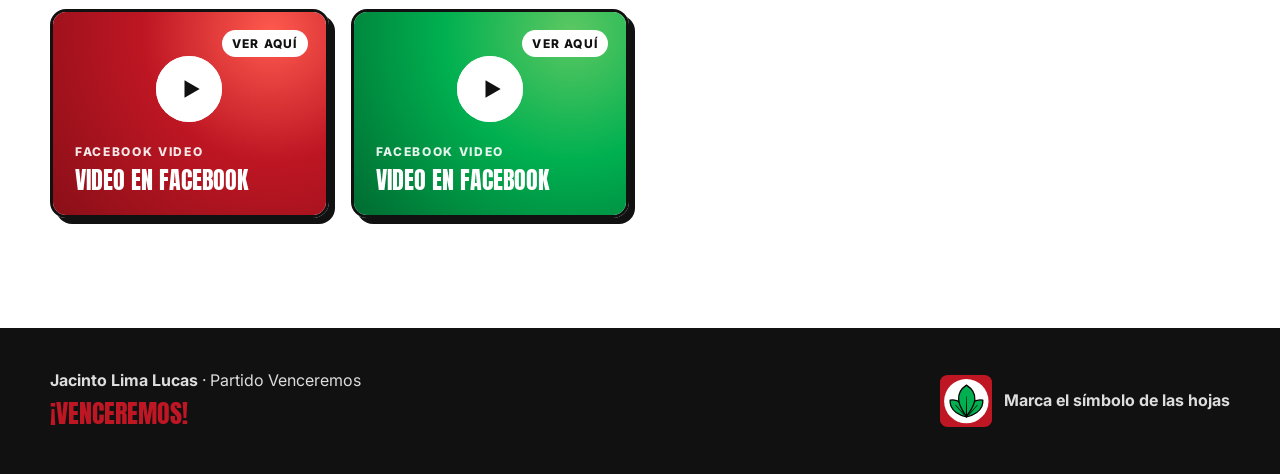
==== commit be36313b: "Partido Venceremos sin número: se vota marcando el símbolo - Recuadro 'Marca así · Venceremos' con X" ====
--- a/index.html
+++ b/index.html
@@ -160,8 +160,8 @@
 
   <footer class="footer">
     <div class="container footer__inner">
-      <p><strong data-fullname></strong> · <span data-partido></span><br><em class="footer__grito" data-grito></em></p>
-      <p class="footer__vote"><span class="footer__emblem" data-emblem></span> Marca el símbolo · <span data-numero></span></p>
+      <p><strong data-fullname></strong> · Partido <span data-partido></span><br><em class="footer__grito" data-grito></em></p>
+      <p class="footer__vote"><span class="footer__emblem" data-vote></span> Marca el símbolo de las hojas</p>
     </div>
   </footer>
 
--- a/css/styles.css
+++ b/css/styles.css
@@ -168,12 +168,20 @@
   animation: spin 40s linear infinite;
 }
 @keyframes spin { to { transform: rotate(360deg); } }
-.badge-num {
-  position: absolute; bottom: -20px; left: -20px; background: #fff; color: var(--dark);
-  border-radius: 14px; padding: 10px 18px; font-weight: 800; box-shadow: 0 16px 36px #0000003a; border: 3px solid var(--dark);
-  font-size: .85rem; text-transform: uppercase; animation: bob 3s ease-in-out infinite;
-}
-.badge-num b { font-family: var(--display); font-weight: 400; font-size: 2rem; color: var(--primary); display: block; line-height: 1; }
+.vote-badge {
+  position: absolute; bottom: -22px; left: -22px; display: flex; align-items: center; gap: 12px;
+  background: #fff; color: var(--dark); border: 3px solid var(--dark); border-radius: 14px; padding: 8px 16px 8px 8px;
+  box-shadow: 0 16px 36px #0000003a; font-weight: 800; font-size: .8rem; text-transform: uppercase; letter-spacing: .06em;
+  animation: bob 3s ease-in-out infinite;
+}
+.vote-badge b { display: block; font-family: var(--display); font-weight: 400; font-size: 1.7rem; color: var(--primary); line-height: 1; letter-spacing: .02em; }
+.vote-mark { position: relative; display: block; width: 58px; height: 58px; border-radius: 8px; overflow: hidden; flex: none; }
+.vote-x { position: absolute; inset: 0; width: 100%; height: 100%; fill: none; stroke: var(--dark); stroke-width: 9; stroke-linecap: round; }
+.vote-x path { stroke-dasharray: 91; stroke-dashoffset: 91; animation: drawX 4s ease-in-out infinite; }
+.vote-x path:nth-child(2) { animation-name: drawX2; }
+@keyframes drawX { 10%, 85% { stroke-dashoffset: 0; } 95%, 100% { stroke-dashoffset: 91; } }
+@keyframes drawX2 { 0%, 18% { stroke-dashoffset: 91; } 28%, 85% { stroke-dashoffset: 0; } 95%, 100% { stroke-dashoffset: 91; } }
+.photo img { object-position: 50% 20%; }
 @keyframes bob { 50% { transform: translateY(-8px); } }
 
 .countdown { display: flex; gap: 10px; margin-top: 34px; flex-wrap: wrap; }
@@ -207,7 +215,10 @@
   @keyframes redIn { from { clip-path: polygon(0 0, 100% 0, 100% 0, 0 0); } }
   .hero__lema { margin-inline: auto; }
   .hero__cta, .countdown { justify-content: center; }
-  .hero__portrait { order: -1; width: min(220px, 58vw); }
+  .hero__portrait { order: -1; width: min(240px, 64vw); margin-bottom: 26px; }
+  .vote-badge { left: 50%; bottom: -34px; translate: -50% 0; padding: 5px 12px 5px 5px; gap: 8px; font-size: .72rem; white-space: nowrap; }
+  .vote-badge b { font-size: 1.25rem; }
+  .vote-badge .vote-mark { width: 40px; height: 40px; }
   .scroll-hint { display: none; }
 }
 
@@ -484,8 +495,8 @@
 .footer p { margin: 0; }
 .footer__grito { font-family: var(--display); font-style: normal; color: var(--primary); font-size: 1.6rem; text-transform: uppercase; }
 .footer__vote { display: flex; align-items: center; gap: 12px; font-weight: 700; }
-.footer__vote span:last-child { font-family: var(--display); color: var(--primary); font-size: 1.3rem; }
-.footer__emblem { width: 52px; height: 52px; border-radius: 8px; overflow: hidden; display: inline-block; }
+.footer__emblem { display: inline-block; }
+.footer__emblem .vote-mark { width: 52px; height: 52px; }
 
 /* ---------- WhatsApp flotante ---------- */
 .wa-float {
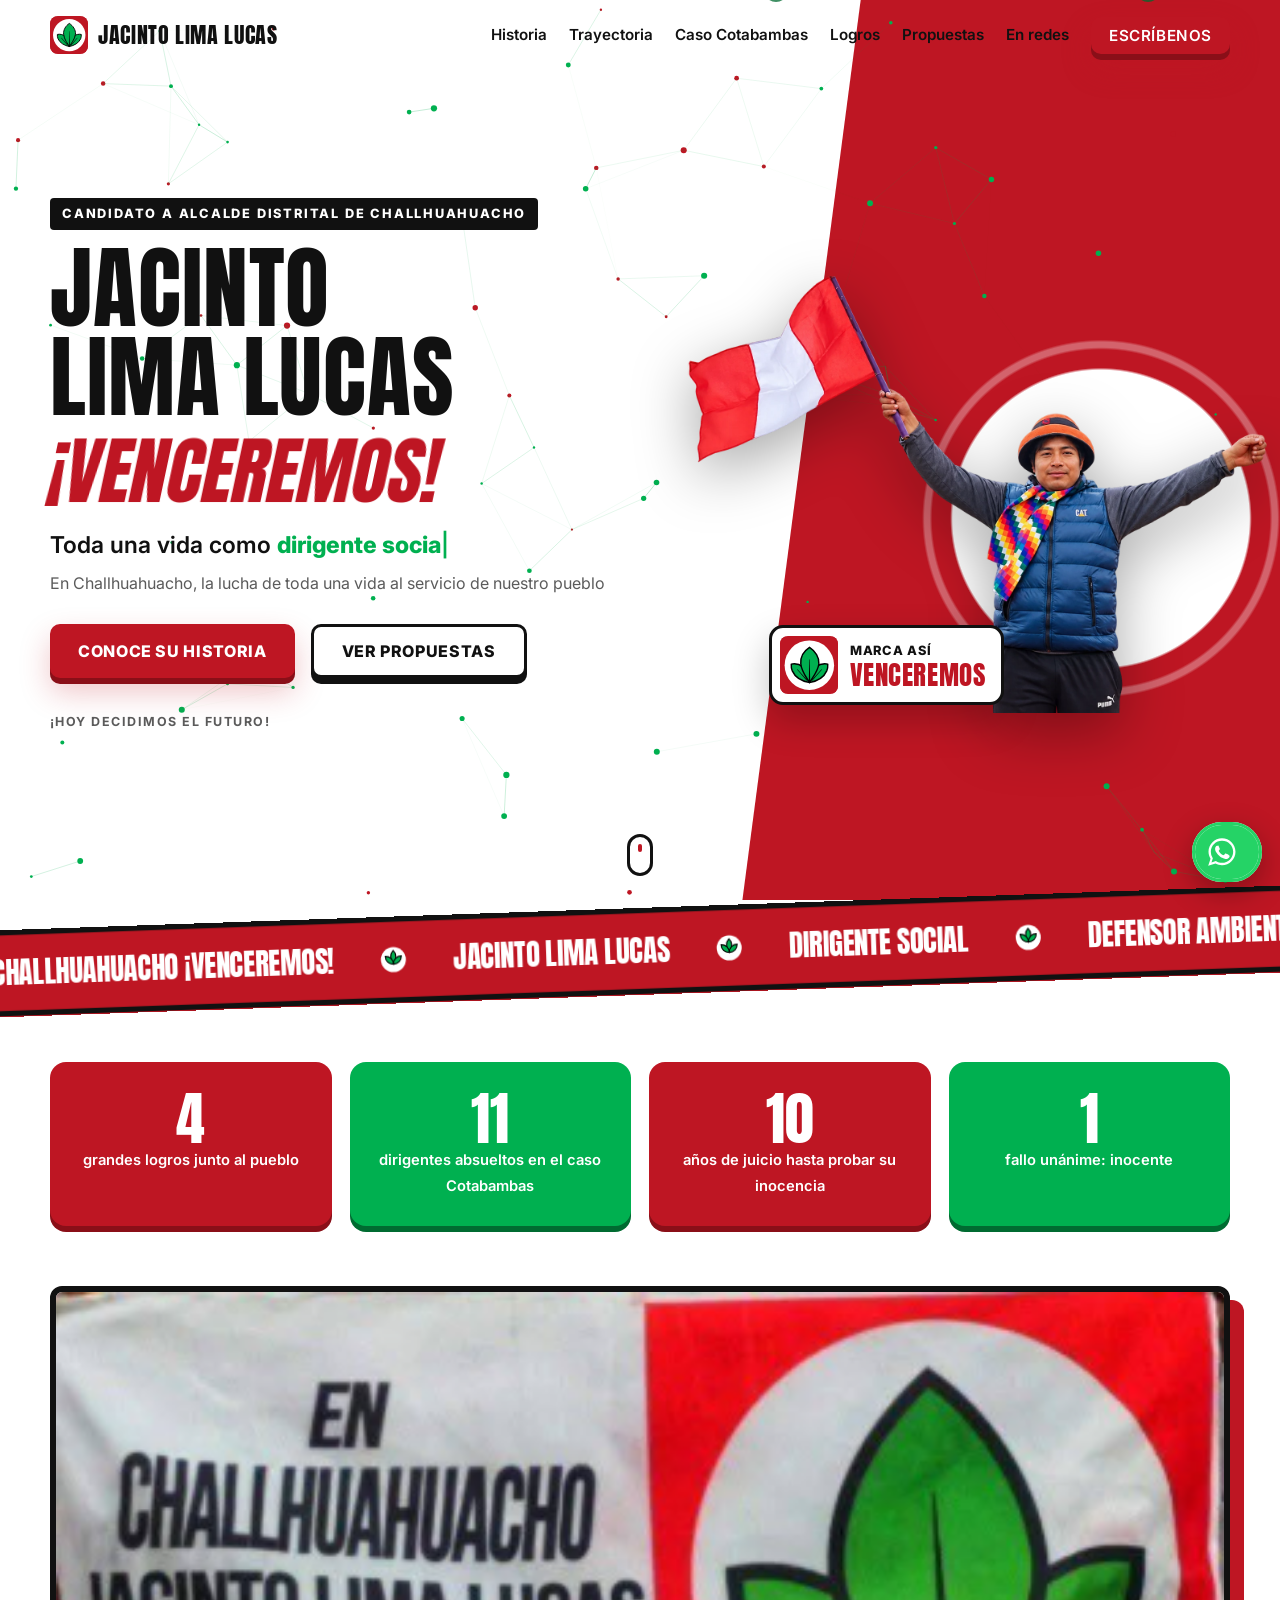
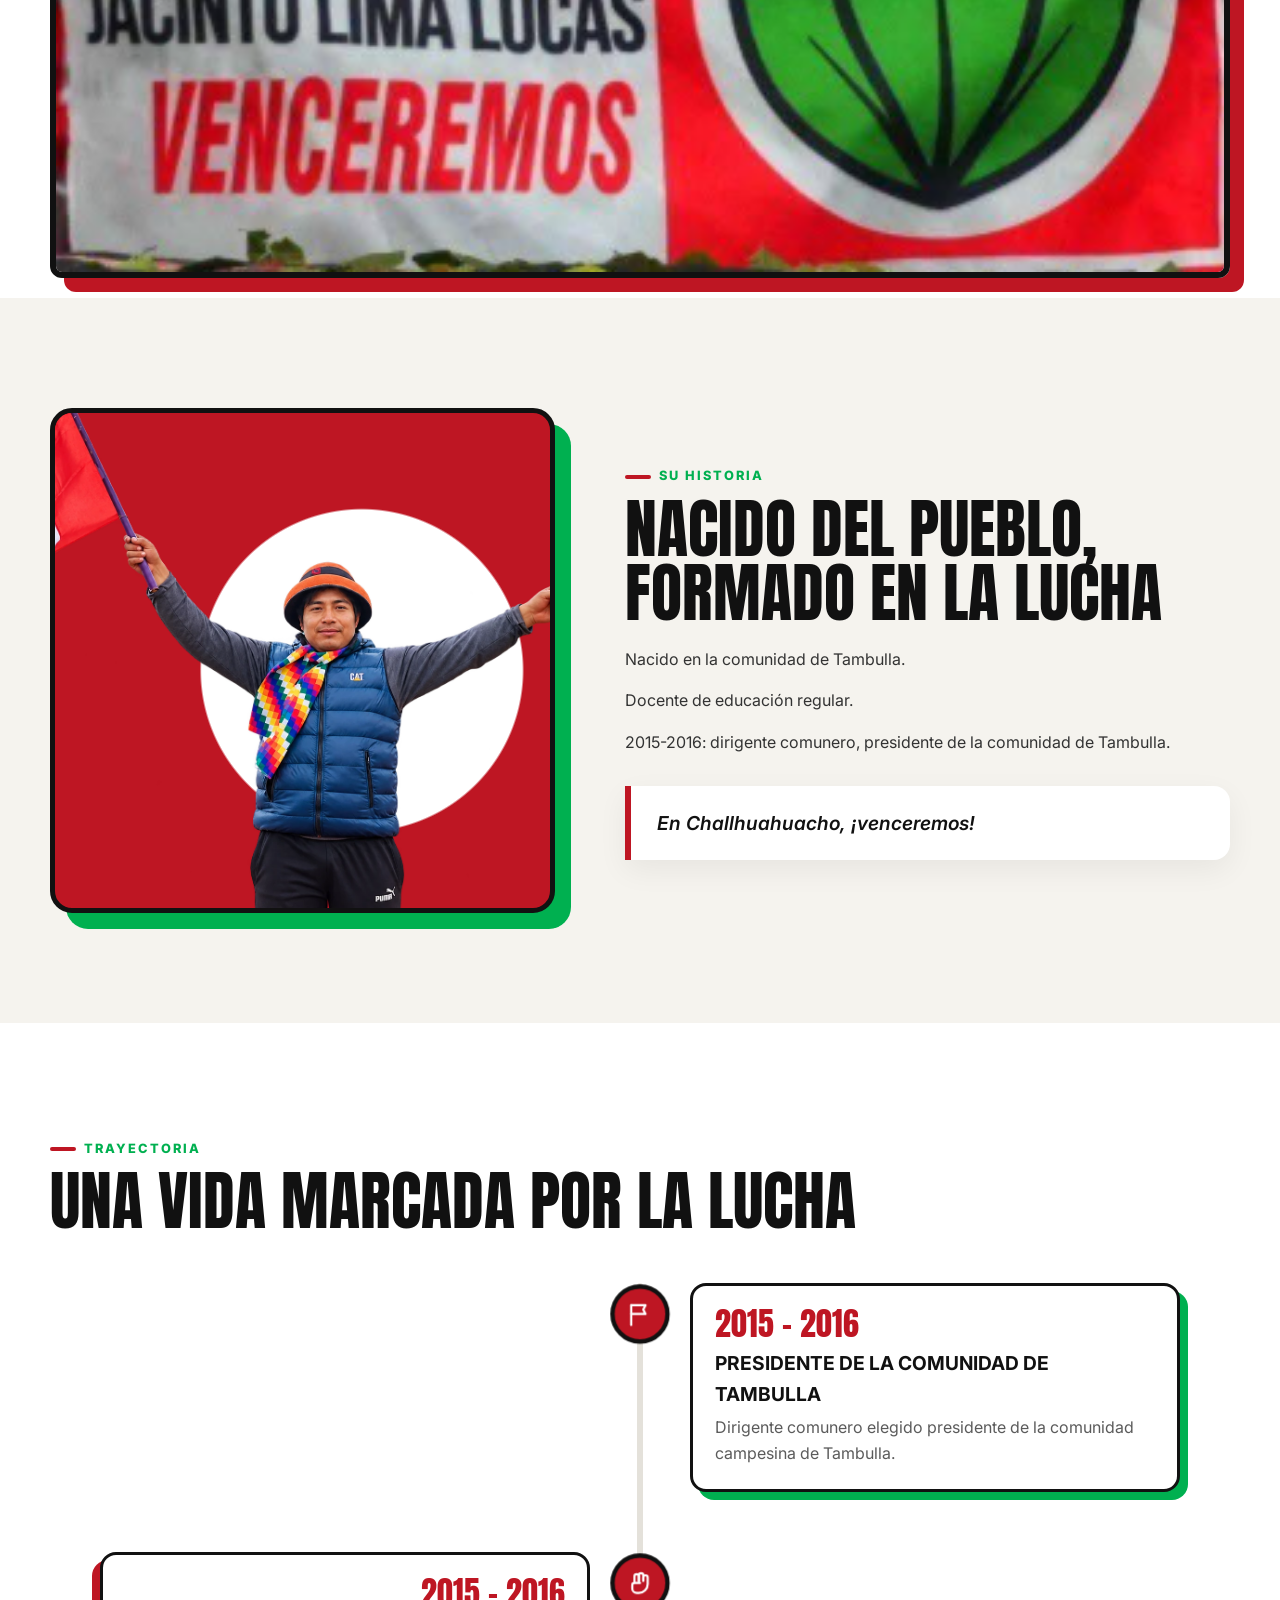
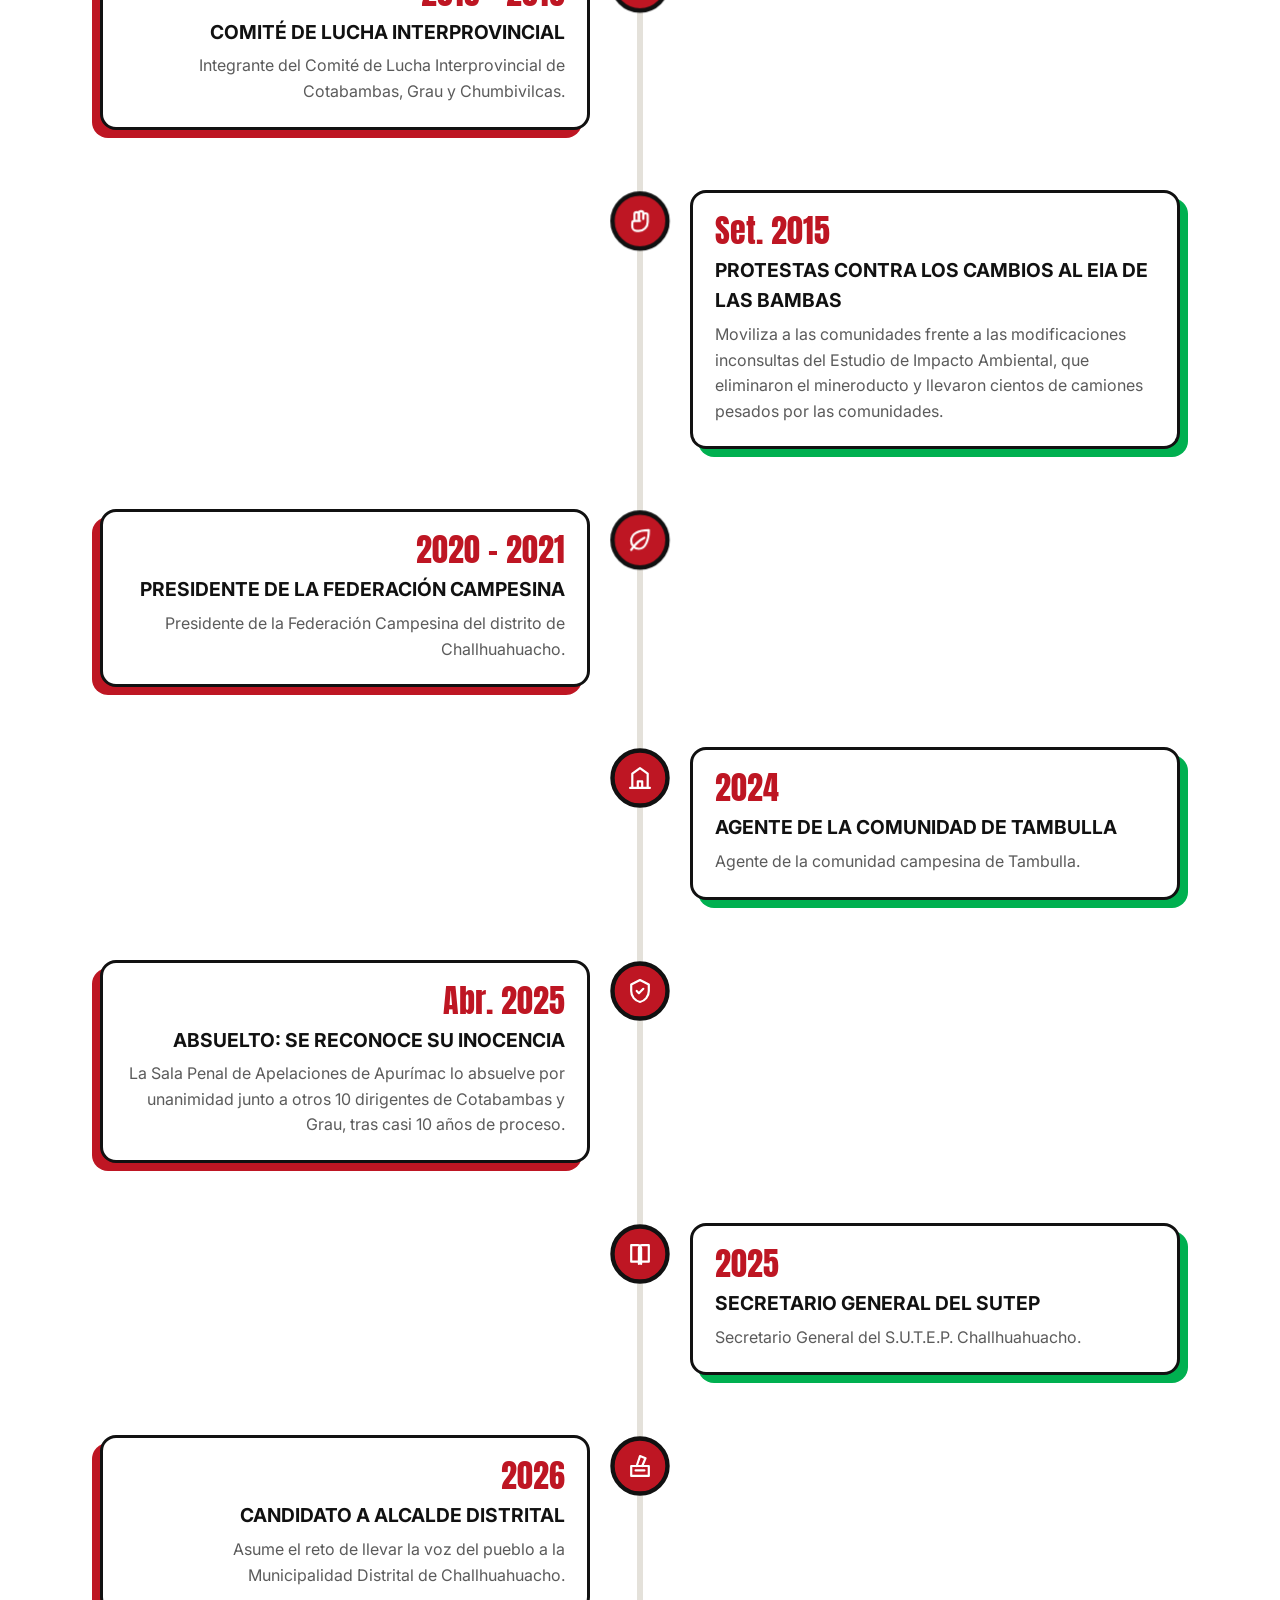
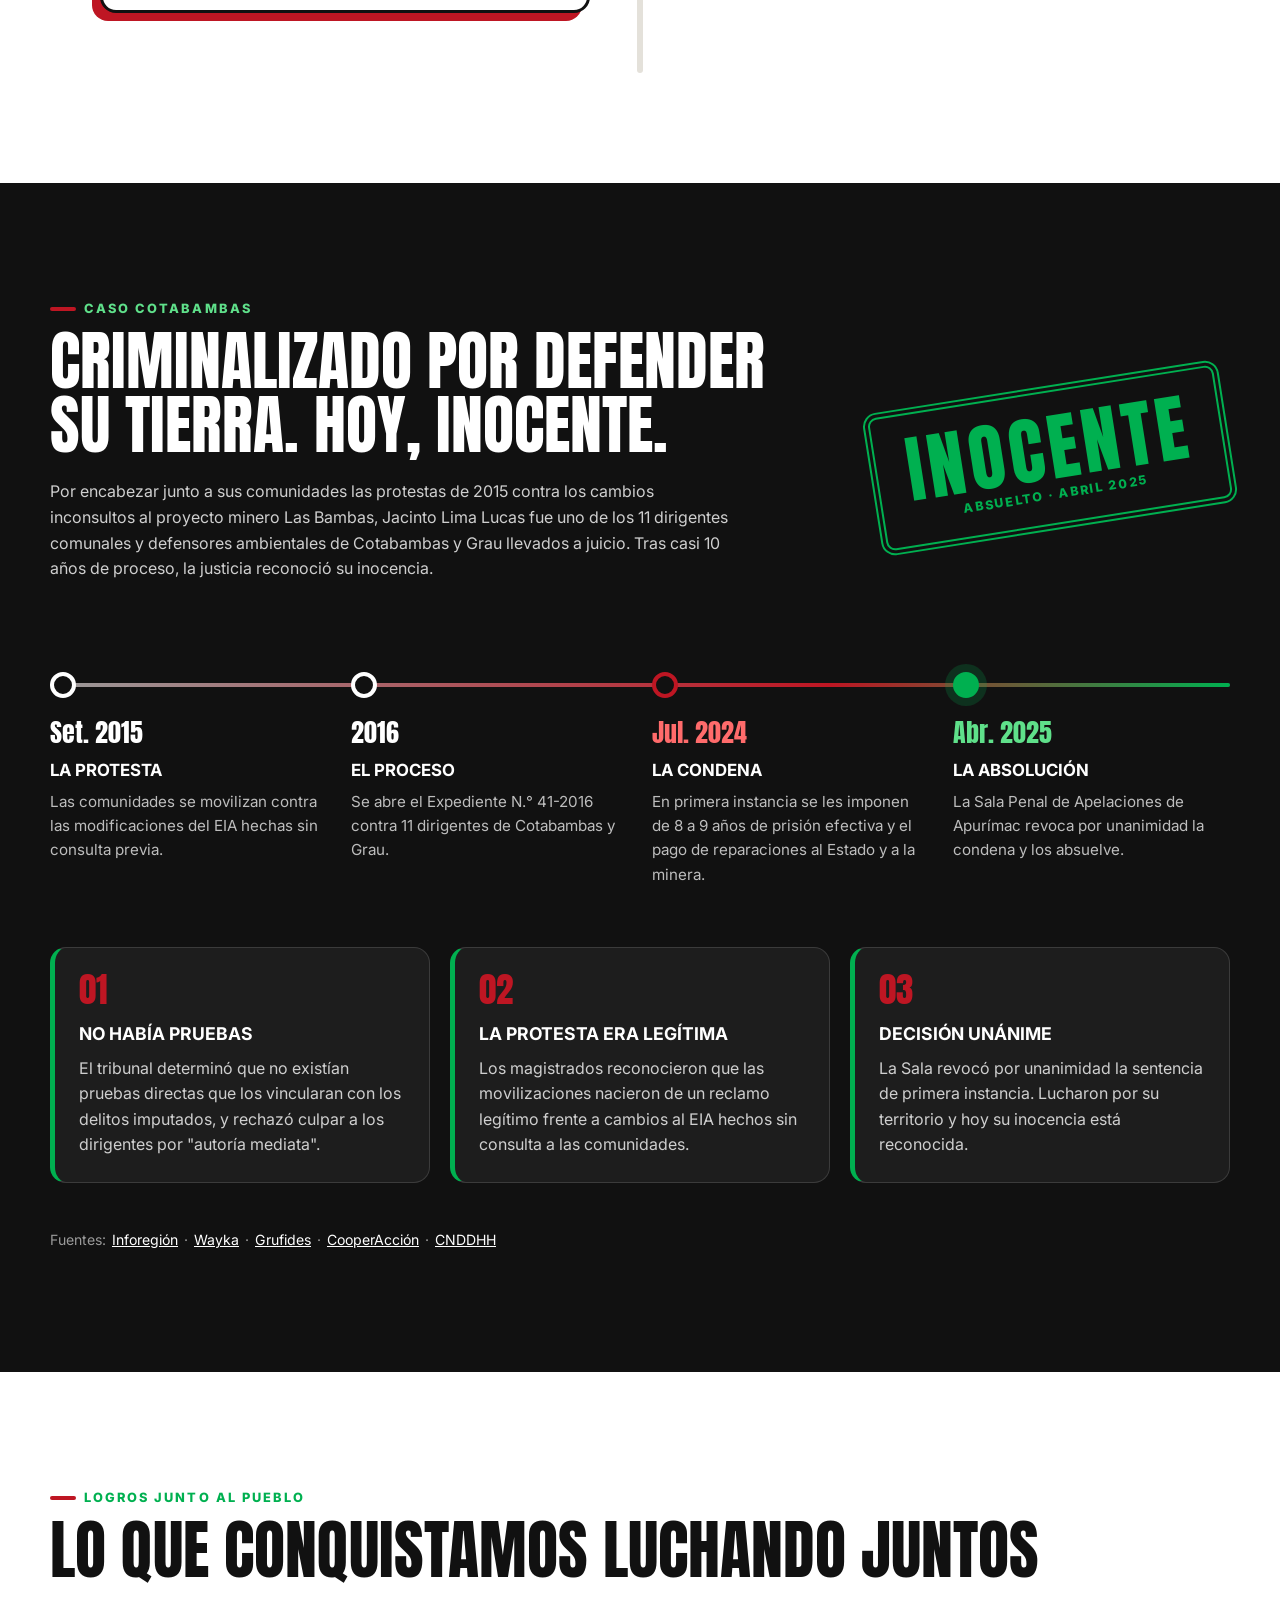
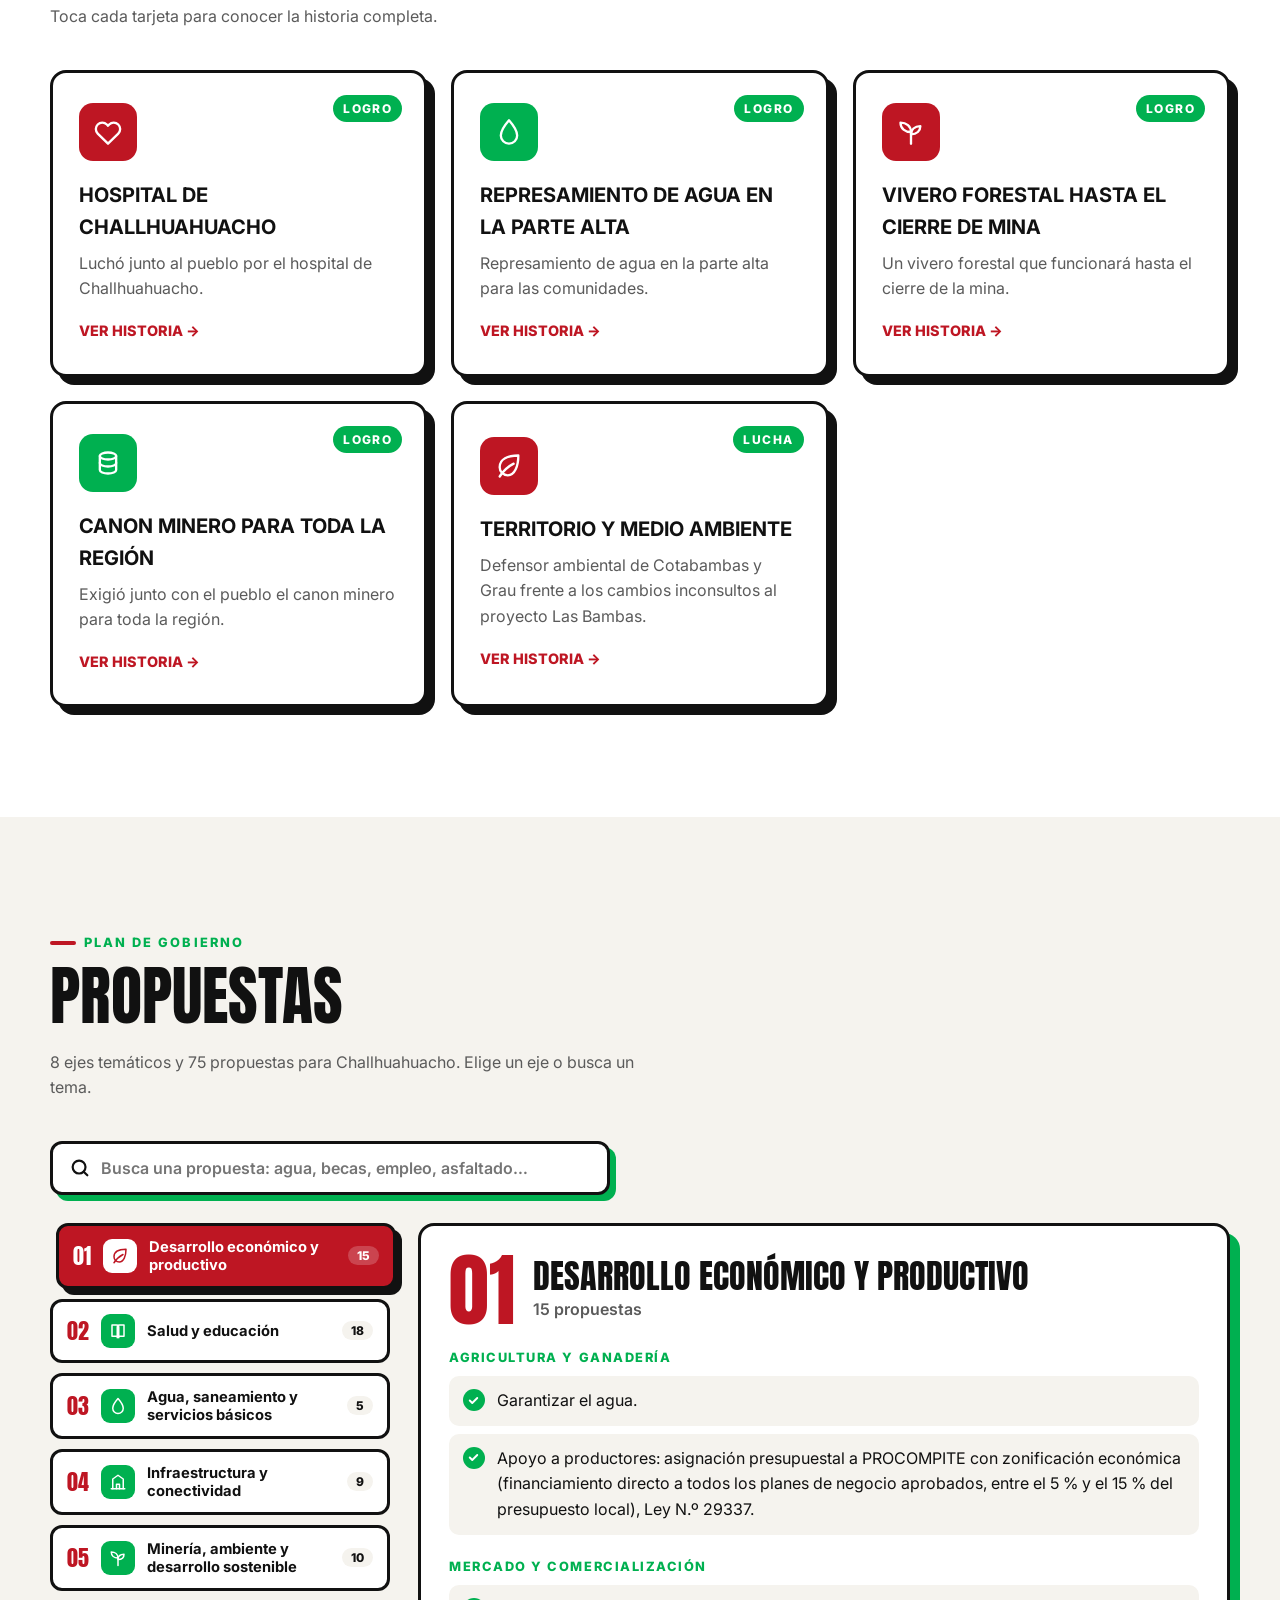
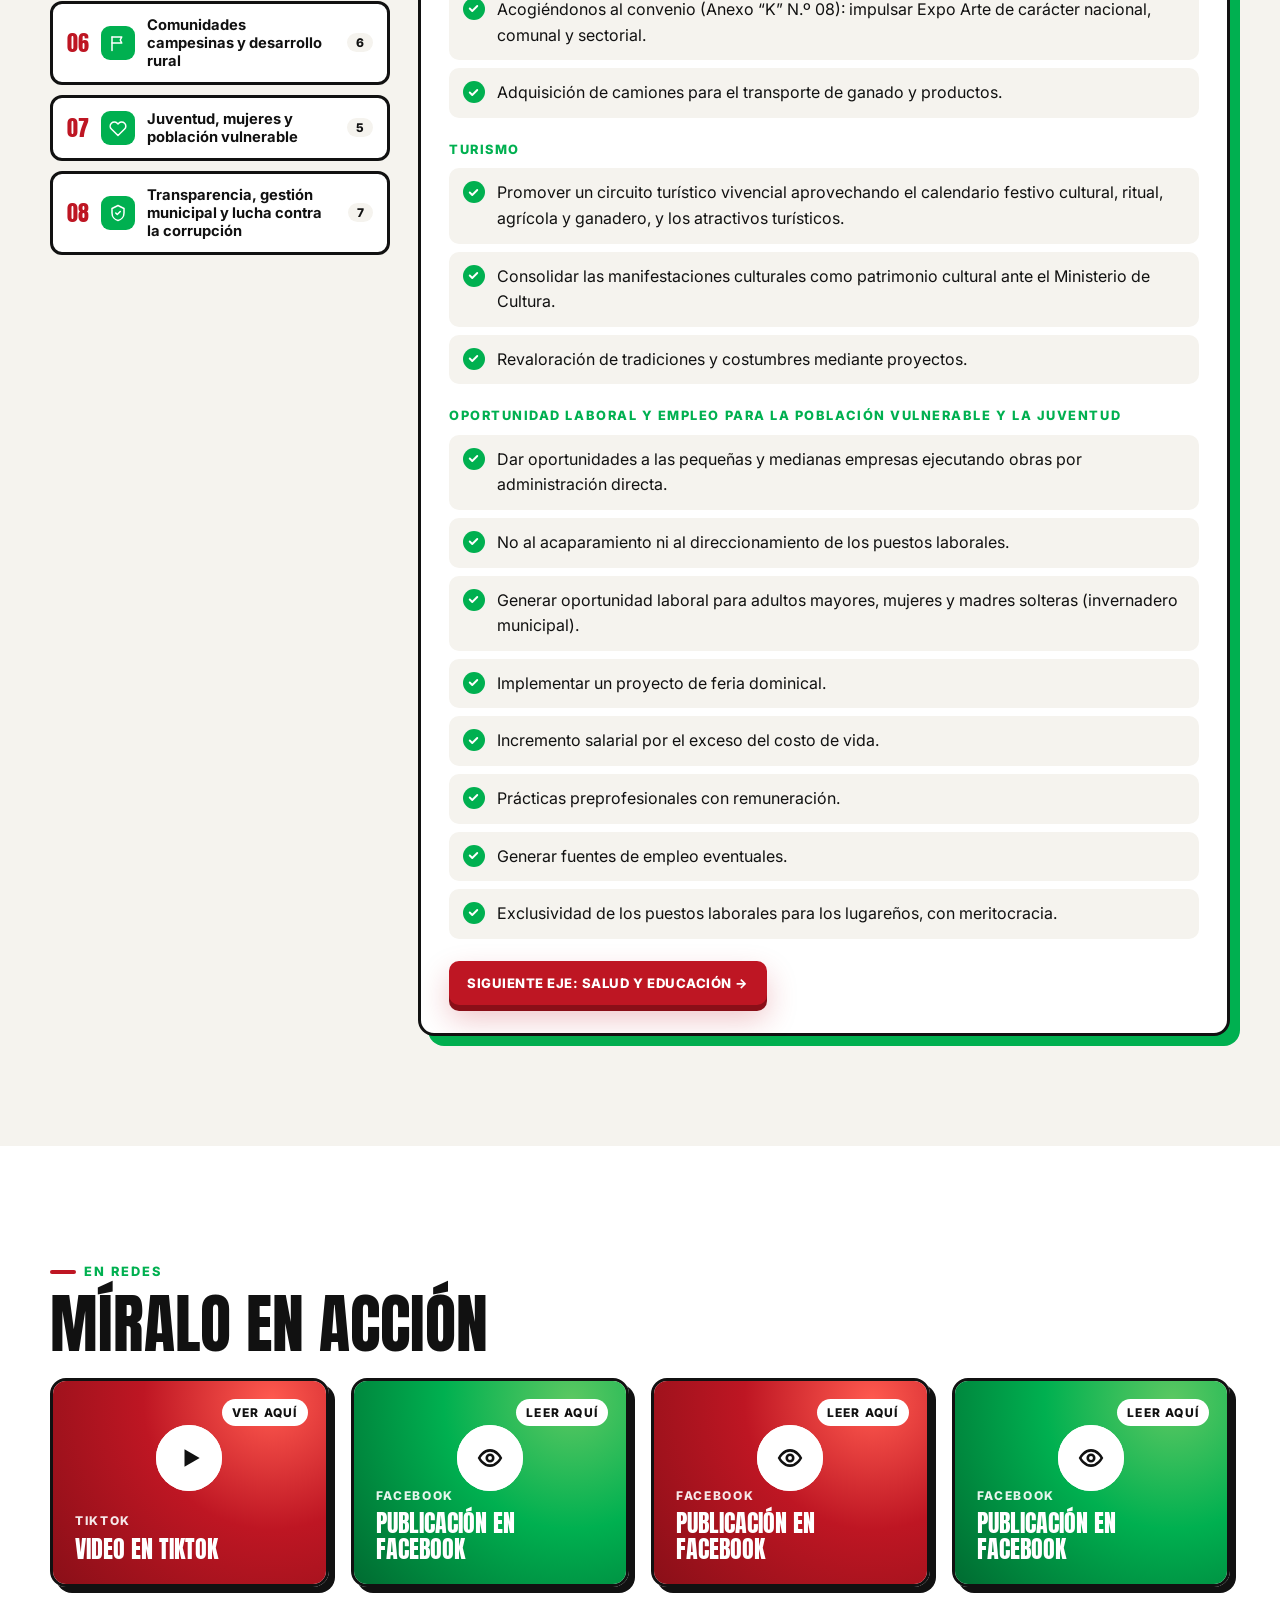
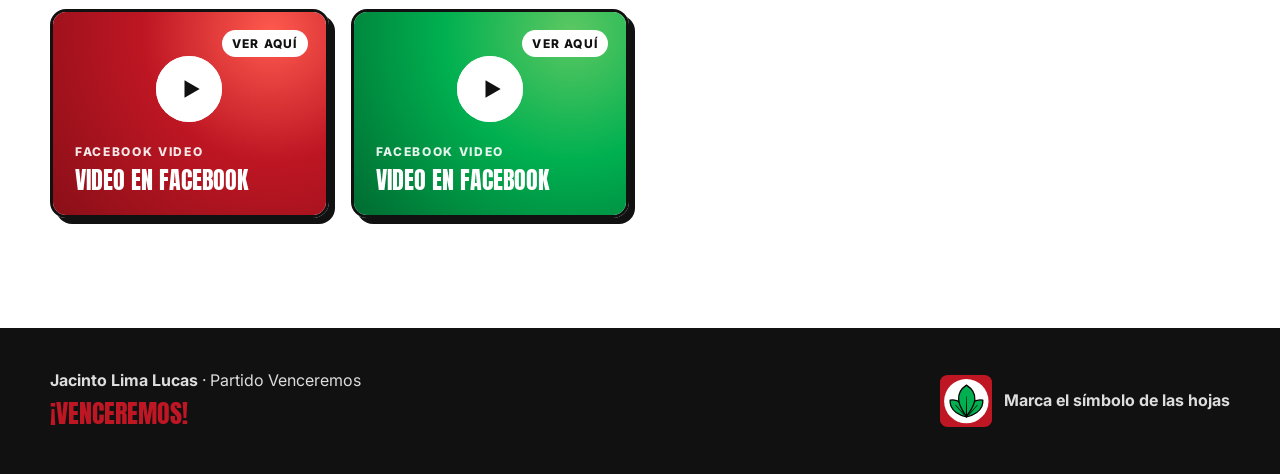
==== commit 55c48dd3: "Foto del candidato en la portada (recortada sobre el bloque rojo) - Foto sin fondo con la bandera, c" ====
--- a/index.html
+++ b/index.html
@@ -9,6 +9,7 @@
   <link rel="preconnect" href="https://fonts.googleapis.com">
   <link rel="preconnect" href="https://fonts.gstatic.com" crossorigin>
   <link href="https://fonts.googleapis.com/css2?family=Anton&family=Inter:wght@400;500;700;800&display=swap" rel="stylesheet">
+  <link rel="preload" as="image" href="assets/img/jacinto.webp" fetchpriority="high">
   <link rel="stylesheet" href="css/styles.css">
 </head>
 <body class="is-loading">
--- a/css/styles.css
+++ b/css/styles.css
@@ -182,6 +182,25 @@
 @keyframes drawX { 10%, 85% { stroke-dashoffset: 0; } 95%, 100% { stroke-dashoffset: 91; } }
 @keyframes drawX2 { 0%, 18% { stroke-dashoffset: 91; } 28%, 85% { stroke-dashoffset: 0; } 95%, 100% { stroke-dashoffset: 91; } }
 .photo img { object-position: 50% 20%; }
+/* Foto recortada (sin fondo) en la portada */
+.hero--cutout { grid-template-columns: 1.1fr 1fr; }
+.hero--cutout .hero__title { font-size: clamp(3rem, 7vw, 6.2rem); }
+.hero--cutout .hero__content { position: relative; z-index: 1; }
+.hero__portrait--cutout { width: calc(100% + 40px); aspect-ratio: 1448 / 1086; align-self: center; justify-self: end; margin: 60px -40px 0 0; }
+@media (max-width: 1260px) { .hero__portrait--cutout { width: 100%; margin-right: 0; } }
+.hero__portrait--cutout::before {
+  inset: auto; width: 62%; aspect-ratio: 1; right: -2%; top: 14%; border-radius: 50%;
+  border: 0; background: radial-gradient(circle, #fff 0 58%, transparent 59%), radial-gradient(circle, transparent 0 66%, #ffffff55 67% 69%, transparent 70%);
+  animation: spin 60s linear infinite;
+}
+.photo--cutout { border: 0; border-radius: 0; box-shadow: none; overflow: visible; background: none; }
+.photo--cutout img { object-fit: contain; object-position: bottom; filter: drop-shadow(0 18px 30px #00000059); transform-origin: 70% 100%; animation: rise 1.2s var(--ease) .5s both, breathe 6s ease-in-out 2s infinite; }
+@keyframes rise { from { opacity: 0; transform: translateY(60px) scale(.96); } }
+@keyframes breathe { 50% { transform: rotate(-.8deg) translateY(-4px); } }
+.hero__portrait--cutout .vote-badge { left: 14%; bottom: 2%; }
+/* "Su historia": la foto recortada sobre el símbolo (rojo con círculo blanco) */
+.photo--symbol { background: radial-gradient(circle at 62% 52%, #fff 0 40%, transparent 40.5%), var(--primary); }
+.photo--symbol img { object-fit: cover; object-position: 88% 100%; transform: scale(1.02); transform-origin: bottom; }
 @keyframes bob { 50% { transform: translateY(-8px); } }
 
 .countdown { display: flex; gap: 10px; margin-top: 34px; flex-wrap: wrap; }
@@ -216,6 +235,9 @@
   .hero__lema { margin-inline: auto; }
   .hero__cta, .countdown { justify-content: center; }
   .hero__portrait { order: -1; width: min(240px, 64vw); margin-bottom: 26px; }
+  .hero__portrait--cutout { width: min(440px, 100%); justify-self: center; align-self: auto; margin: -20px 0 34px; }
+  .hero__portrait--cutout .vote-badge { left: 50%; bottom: -34px; }
+  .hero--cutout .hero__red { height: 370px; }
   .vote-badge { left: 50%; bottom: -34px; translate: -50% 0; padding: 5px 12px 5px 5px; gap: 8px; font-size: .72rem; white-space: nowrap; }
   .vote-badge b { font-size: 1.25rem; }
   .vote-badge .vote-mark { width: 40px; height: 40px; }
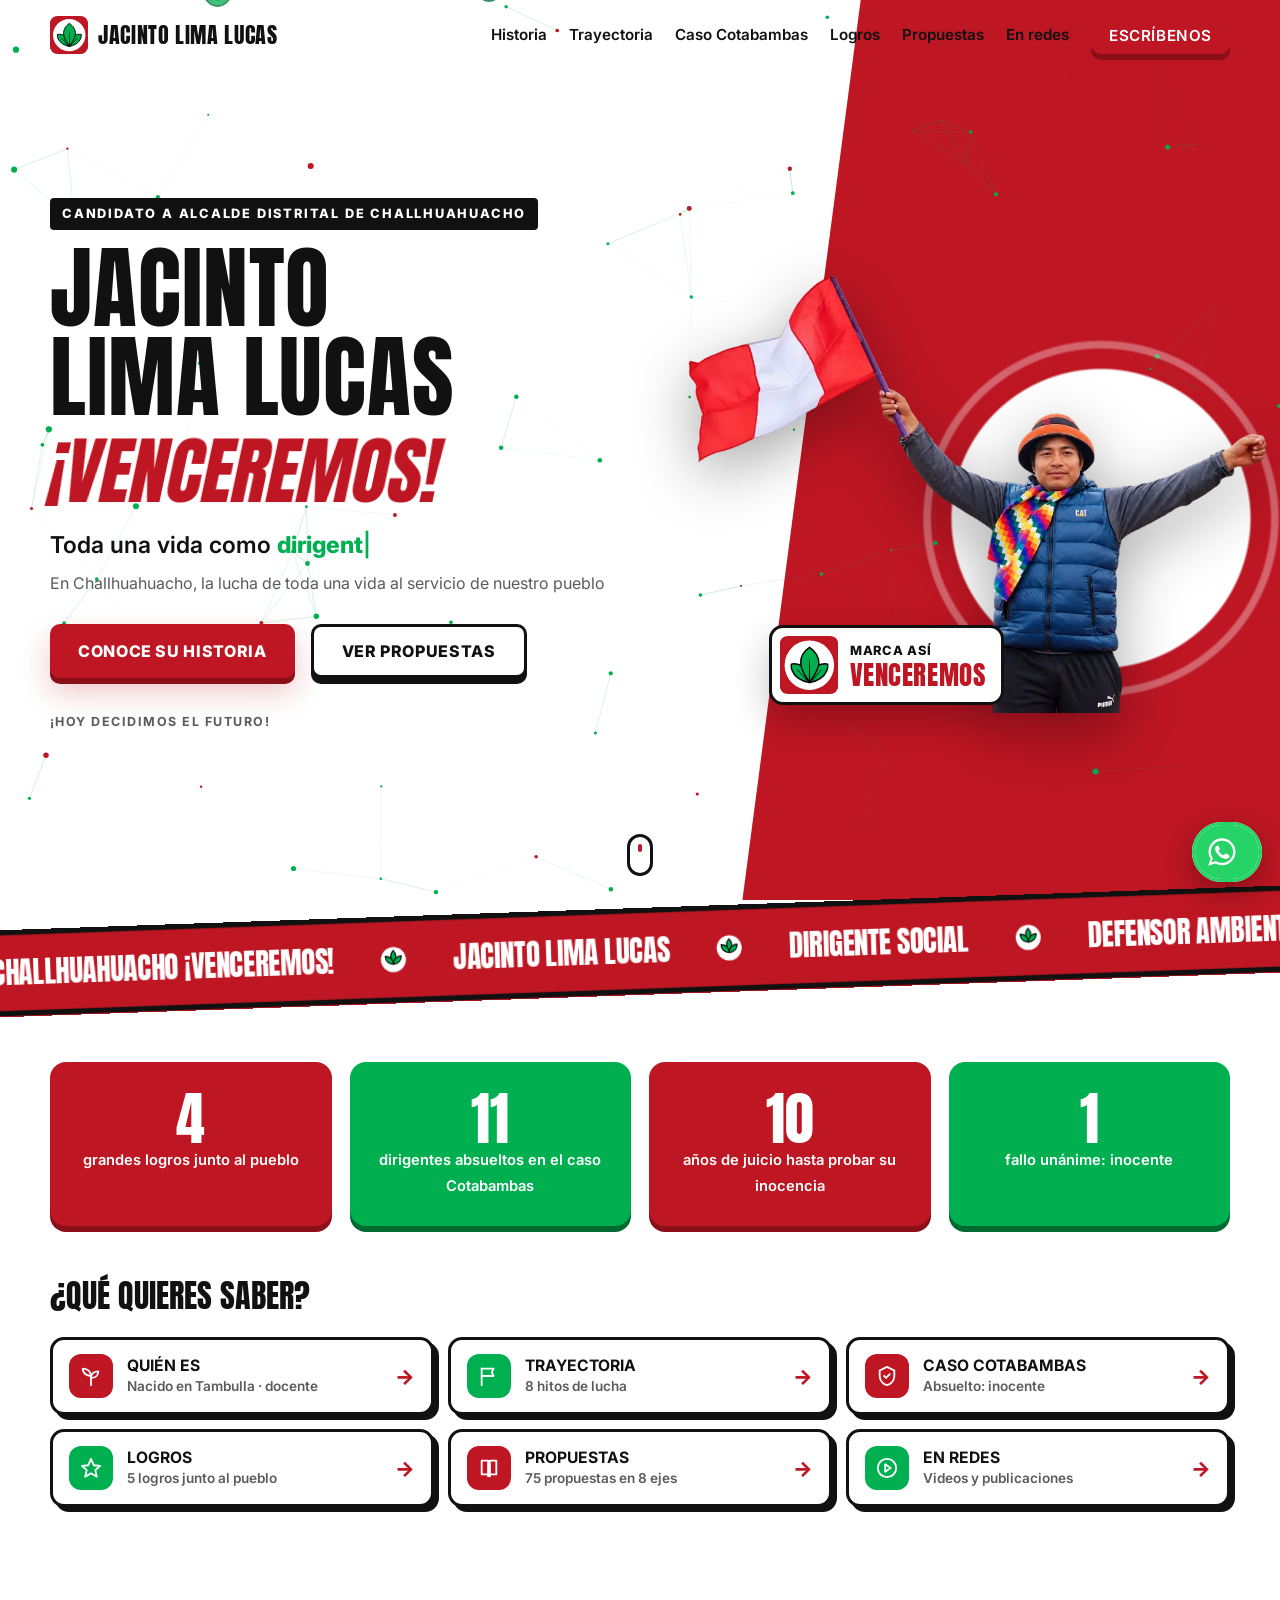
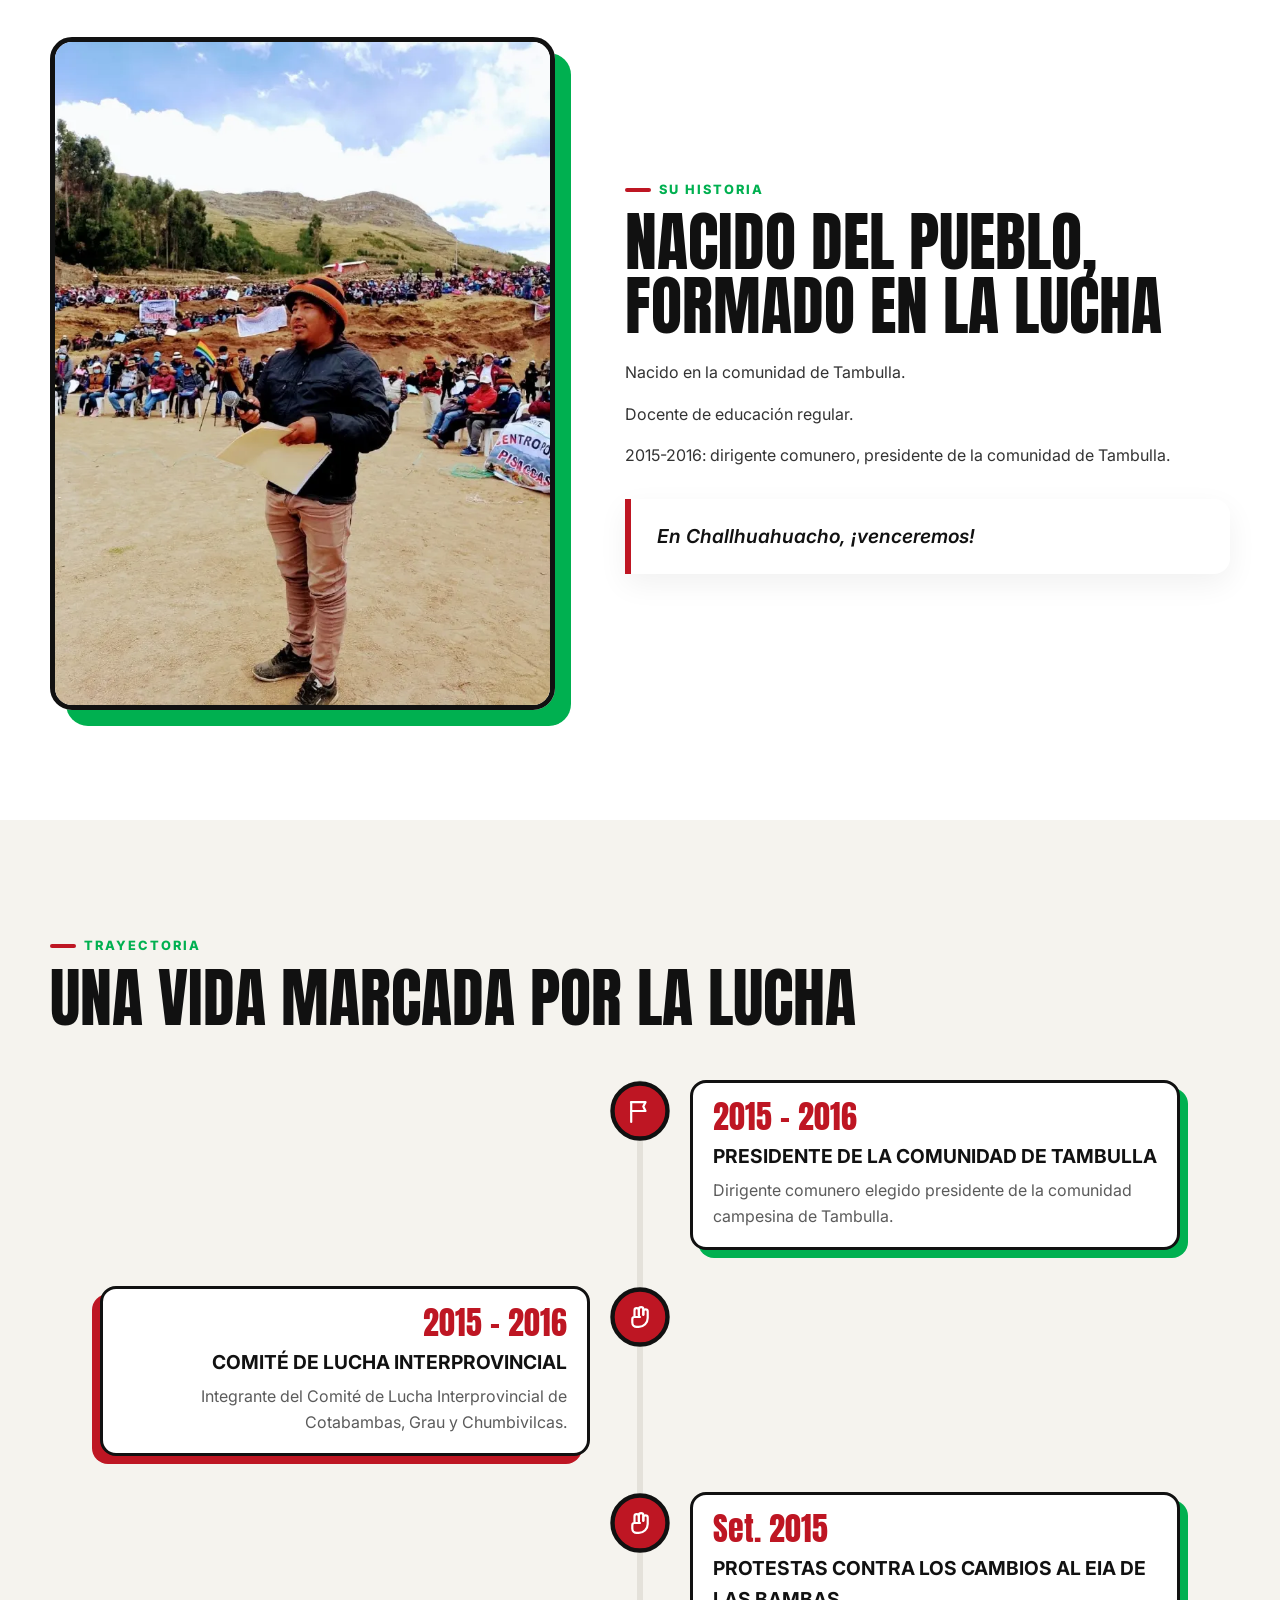
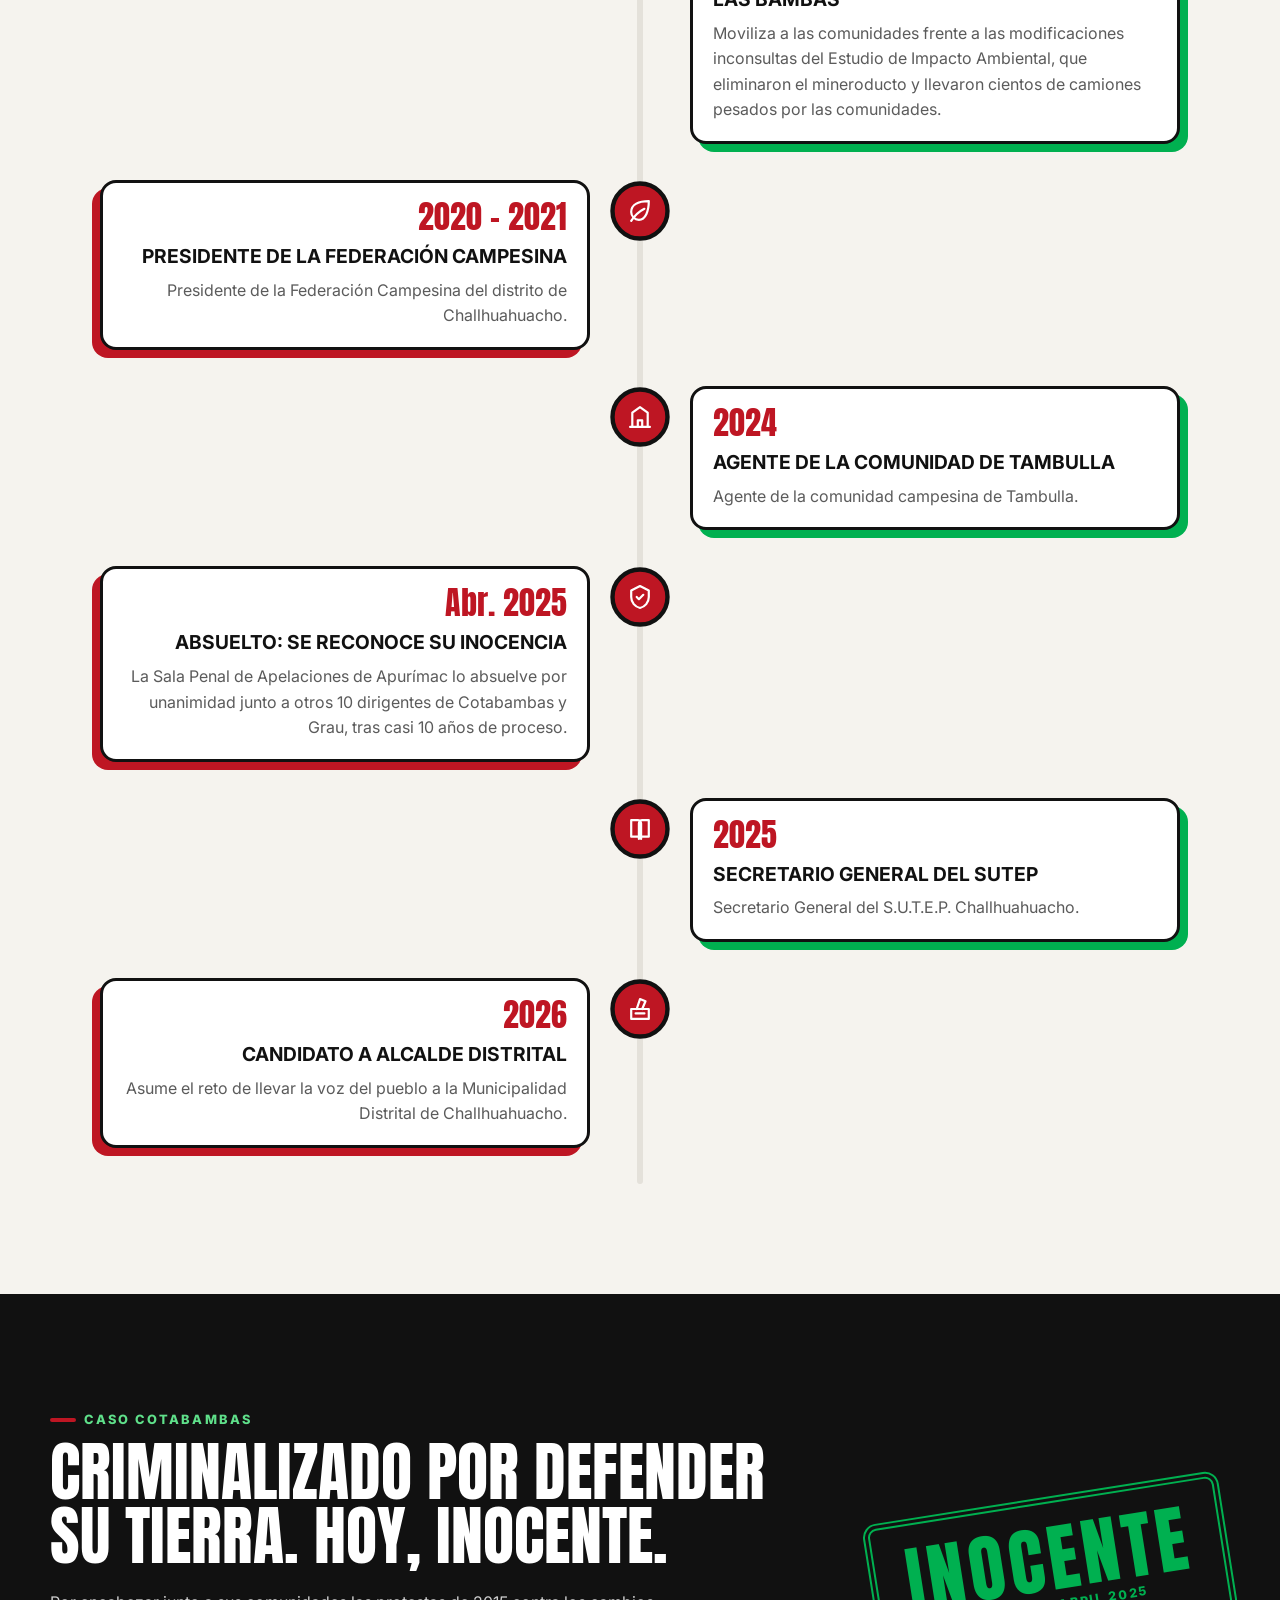
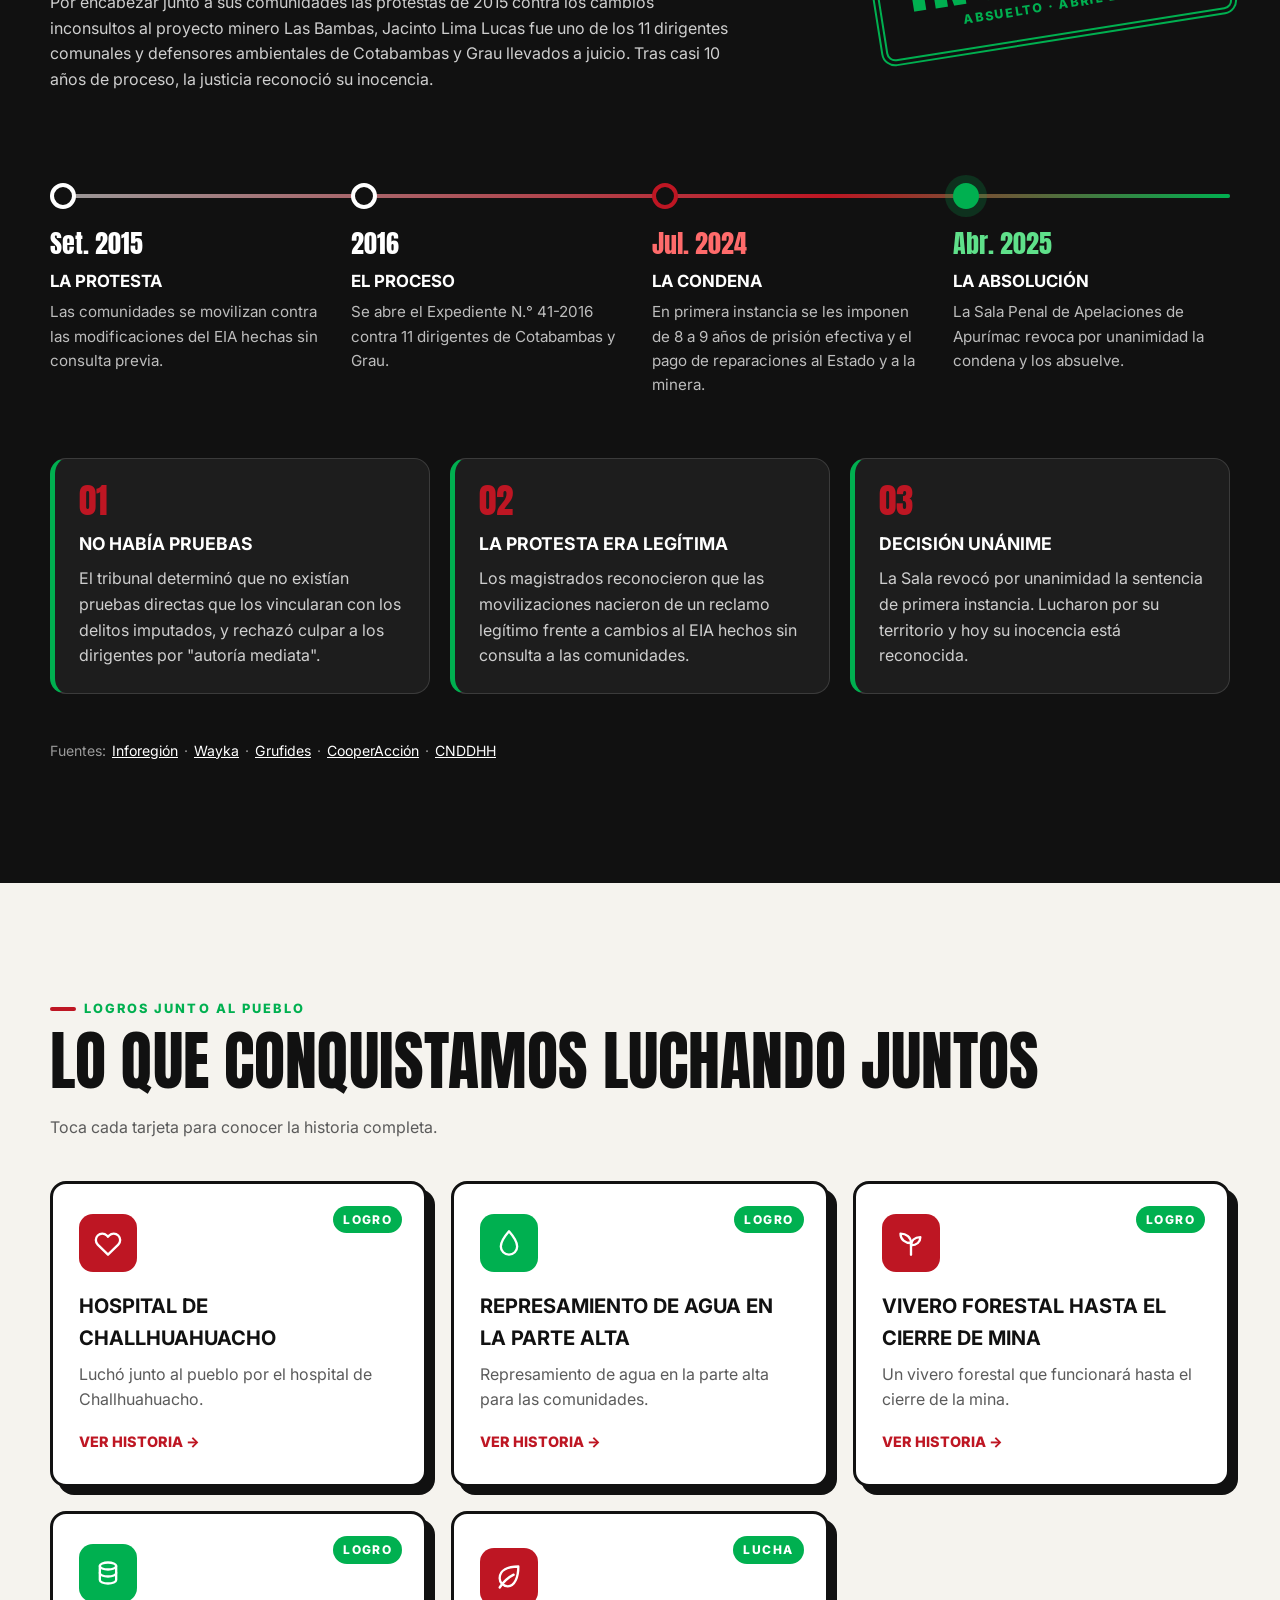
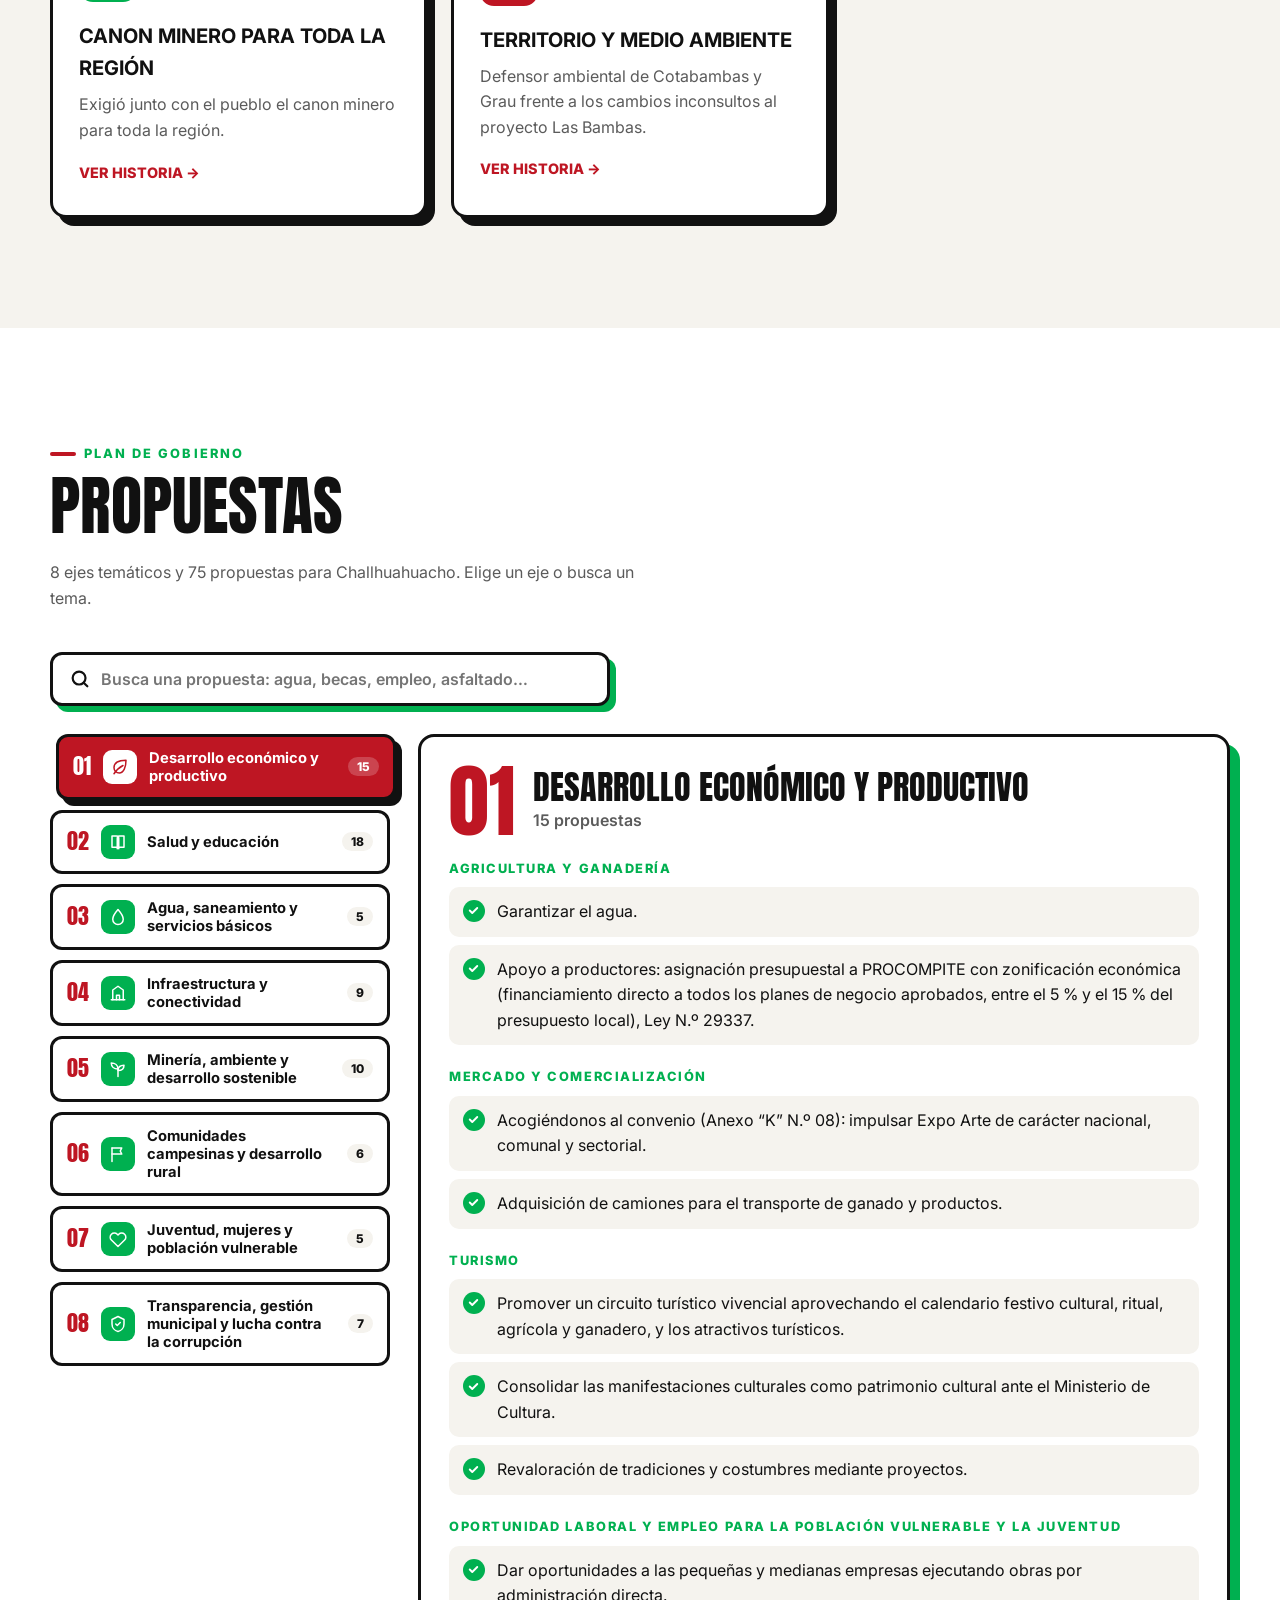
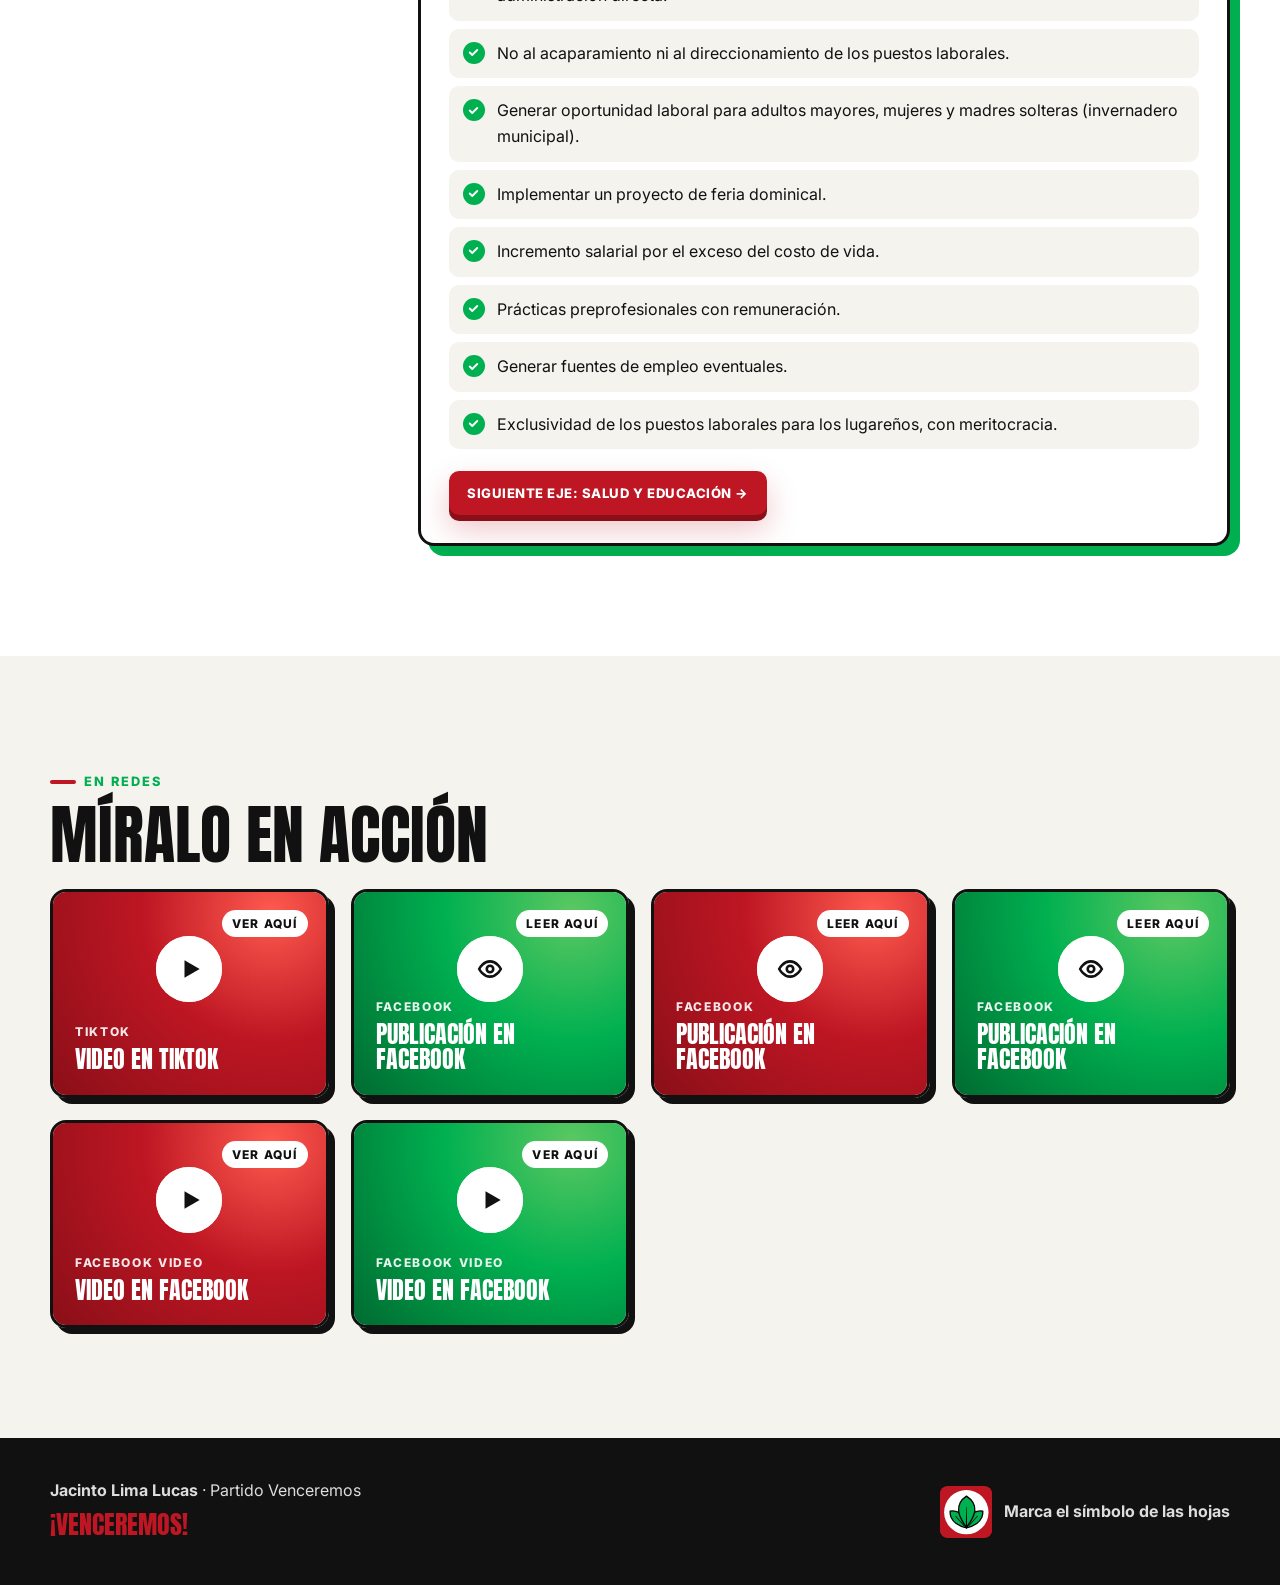
==== commit 1c838422: "Optimizar velocidad, navegación y responsividad - Carga en 4G lenta: de 3,7 s y 300 KB a 1,4 s y 54 " ====
--- a/index.html
+++ b/index.html
@@ -6,11 +6,22 @@
   <title>Jacinto Lima Lucas · ¡Venceremos!</title>
   <meta name="description" content="Jacinto Lima Lucas, candidato a alcalde distrital de Challhuahuacho: historia de vida y lucha social. ¡Venceremos!">
   <meta name="theme-color" content="#be1623">
+  <!-- Vista previa al compartir en WhatsApp / Facebook -->
+  <meta property="og:type" content="website">
+  <meta property="og:title" content="Jacinto Lima Lucas · Alcalde de Challhuahuacho · ¡Venceremos!">
+  <meta property="og:description" content="Dirigente comunero, docente y defensor ambiental. Conoce su historia, sus logros y sus 75 propuestas para Challhuahuacho.">
+  <meta property="og:image" content="https://jacinto-lima.vercel.app/assets/img/og.jpg">
+  <meta property="og:image:width" content="1200">
+  <meta property="og:image:height" content="630">
+  <meta property="og:locale" content="es_PE">
+  <meta name="twitter:card" content="summary_large_image">
+  <link rel="icon" href="data:image/svg+xml,%3Csvg xmlns='http://www.w3.org/2000/svg' viewBox='0 0 64 64'%3E%3Crect width='64' height='64' rx='12' fill='%23be1623'/%3E%3Ccircle cx='32' cy='32' r='24' fill='%23fff'/%3E%3Cpath d='M32 14c9 8 9 22 0 32-9-10-9-24 0-32z' fill='%2300b050' stroke='%23000' stroke-width='3'/%3E%3C/svg%3E">
+  <link rel="preload" as="image" href="assets/img/jacinto.webp" imagesrcset="assets/img/jacinto-800.webp 800w, assets/img/jacinto.webp 1448w" imagesizes="(max-width: 900px) 92vw, 50vw" fetchpriority="high">
+  <link rel="stylesheet" href="css/styles.css">
+  <!-- Fuentes sin bloquear el dibujo de la página -->
   <link rel="preconnect" href="https://fonts.googleapis.com">
   <link rel="preconnect" href="https://fonts.gstatic.com" crossorigin>
-  <link href="https://fonts.googleapis.com/css2?family=Anton&family=Inter:wght@400;500;700;800&display=swap" rel="stylesheet">
-  <link rel="preload" as="image" href="assets/img/jacinto.webp" fetchpriority="high">
-  <link rel="stylesheet" href="css/styles.css">
+  <link rel="stylesheet" href="https://fonts.googleapis.com/css2?family=Anton&family=Inter:wght@400..800&display=swap" media="print" onload="this.media='all'">
 </head>
 <body class="is-loading">
 
@@ -64,18 +75,13 @@
     <!-- Marquesina -->
     <div class="marquee" aria-hidden="true"><div class="marquee__track" id="marquee"></div></div>
 
-    <!-- CIFRAS -->
+    <!-- CIFRAS + ACCESO RÁPIDO -->
     <section class="stats" id="cifras">
       <div class="container stats__grid" id="stats"></div>
-    </section>
-
-    <!-- BANDEROLA -->
-    <section class="banderola" id="banderola">
-      <div class="container">
-        <figure class="banderola__frame reveal" id="banderolaFrame">
-          <img id="banderolaImg" alt="Banderola de campaña: En Challhuahuacho, Jacinto Lima Lucas, ¡Venceremos!" loading="lazy">
-        </figure>
-      </div>
+      <nav class="container quick" aria-label="Acceso rápido">
+        <h2 class="quick__title reveal">¿Qué quieres saber?</h2>
+        <div class="quick__grid" id="quick"></div>
+      </nav>
     </section>
 
     <!-- HISTORIA -->
@@ -194,7 +200,16 @@
     </div>
   </div>
 
-  <script src="js/data.js"></script>
-  <script src="js/main.js"></script>
+  <!-- Barra de navegación inferior (celular) -->
+  <nav class="tabbar" id="tabbar" aria-label="Navegación rápida">
+    <a href="#inicio" data-tab="inicio"><svg viewBox="0 0 24 24"><path d="M3 11l9-7 9 7"/><path d="M5 10v10h14V10"/></svg>Inicio</a>
+    <a href="#historia" data-tab="historia"><svg viewBox="0 0 24 24"><circle cx="12" cy="8" r="4"/><path d="M4 21c1.5-4 4.5-6 8-6s6.5 2 8 6"/></svg>Quién es</a>
+    <a href="#luchas" data-tab="luchas"><svg viewBox="0 0 24 24"><path d="M12 2l3 7 7 .6-5.3 4.7 1.6 7.2L12 17.8 5.7 21.5l1.6-7.2L2 9.6 9 9z"/></svg>Logros</a>
+    <a href="#propuestas" data-tab="propuestas"><svg viewBox="0 0 24 24"><path d="M9 4h10v16H5V8z"/><path d="M9 4v4H5"/><path d="M9 13l2 2 4-4"/></svg>Propuestas</a>
+    <a href="#" data-wa target="_blank" rel="noopener" class="tabbar__wa"><svg viewBox="0 0 32 32"><path d="M16 3C9 3 3.3 8.6 3.3 15.6c0 2.4.7 4.7 1.9 6.7L3 29l6.9-2.2c1.9 1 4 1.6 6.1 1.6 7 0 12.7-5.7 12.7-12.7S23 3 16 3z"/></svg>WhatsApp</a>
+  </nav>
+
+  <script src="js/data.js" defer></script>
+  <script src="js/main.js" defer></script>
 </body>
 </html>
--- a/css/styles.css
+++ b/css/styles.css
@@ -262,16 +262,6 @@
 .section__title { font-family: var(--display); font-weight: 400; text-transform: uppercase; overflow-wrap: break-word; font-size: clamp(1.9rem, 5.5vw, 4rem); line-height: 1; margin: 0 0 22px; }
 .section__lead { color: var(--muted); margin: 0 0 40px; max-width: 620px; }
 
-/* ---------- Banderola ---------- */
-.banderola { padding: 40px 0 20px; }
-.banderola__frame {
-  margin: 0; border-radius: 12px; overflow: hidden; border: 6px solid var(--dark);
-  box-shadow: 14px 14px 0 var(--primary); transform-origin: 50% 0;
-}
-.banderola__frame img { width: 100%; height: auto; }
-.banderola__frame.in { animation: sway 6s ease-in-out 1s infinite; }
-@keyframes sway { 0%, 100% { transform: rotate(0) skewY(0); } 30% { transform: rotate(-.6deg) skewY(.4deg); } 70% { transform: rotate(.6deg) skewY(-.4deg); } }
-
 /* ---------- Stats ---------- */
 .stats { padding: 40px 0 20px; }
 .stats__grid { display: grid; grid-template-columns: repeat(4, 1fr); gap: 18px; }
@@ -281,9 +271,29 @@
 .stat span { font-weight: 600; font-size: .92rem; }
 @media (max-width: 760px) { .stats__grid { grid-template-columns: repeat(2, 1fr); } }
 
+/* ---------- Acceso rápido ---------- */
+.quick { margin-top: 44px; }
+.quick__title { font-family: var(--display); font-weight: 400; text-transform: uppercase; font-size: clamp(1.5rem, 3vw, 2rem); margin: 0 0 16px; }
+.quick__grid { display: grid; grid-template-columns: repeat(3, 1fr); gap: 14px; }
+.quick__item {
+  display: grid; grid-template-columns: auto 1fr auto; align-items: center; gap: 14px; padding: 14px 16px; min-height: 76px;
+  background: #fff; border: 3px solid var(--dark); border-radius: 14px; text-decoration: none; box-shadow: 5px 5px 0 var(--dark);
+  transition: transform .25s var(--ease), box-shadow .25s var(--ease), background .25s;
+}
+.quick__item:hover, .quick__item:focus-visible { transform: translate(-2px, -2px); box-shadow: 7px 7px 0 var(--primary); }
+.quick__icon { width: 44px; height: 44px; border-radius: 12px; display: grid; place-items: center; background: var(--primary); }
+.quick__item:nth-child(even) .quick__icon { background: var(--secondary); }
+.quick__icon svg { width: 22px; height: 22px; }
+.quick__item b { display: block; text-transform: uppercase; font-size: .98rem; line-height: 1.2; }
+.quick__item small { display: block; color: var(--muted); font-size: .85rem; font-weight: 600; line-height: 1.3; margin-top: 2px; }
+.quick__go { font-size: 1.3rem; font-weight: 800; color: var(--primary); transition: transform .25s var(--ease); }
+.quick__item:hover .quick__go { transform: translateX(4px); }
+
 /* ---------- Historia ---------- */
 .historia__grid { display: grid; grid-template-columns: 1fr 1.2fr; gap: 70px; align-items: center; }
 .photo-frame { aspect-ratio: 1; transform-style: preserve-3d; }
+.photo-frame:has(.photo--historia) { aspect-ratio: 3 / 4; }
+.photo--historia img { object-position: 50% 40%; }
 .photo-frame .photo, .photo-frame .portrait-emblem { box-shadow: 16px 16px 0 var(--secondary); border-color: var(--dark); border-width: 5px; }
 .historia__text p { color: #333; }
 .quote {
@@ -297,7 +307,7 @@
 .timeline { position: relative; margin-top: 50px; }
 .timeline__line { position: absolute; left: 50%; top: 0; bottom: 0; width: 6px; margin-left: -3px; background: var(--line); border-radius: 4px; }
 .timeline__line span { display: block; width: 100%; height: 0; background: linear-gradient(var(--secondary), var(--primary)); border-radius: 4px; }
-.tl-item { position: relative; width: 50%; padding: 0 50px 60px; }
+.tl-item { position: relative; width: 50%; padding: 0 50px 36px; }
 .tl-item:nth-child(even) { margin-left: auto; }
 .tl-item:nth-child(odd) { text-align: right; }
 .tl-item__dot {
@@ -310,7 +320,7 @@
 .tl-item.in .tl-item__dot { background: var(--primary); border-color: var(--dark); transform: scale(1.1); }
 .tl-item__dot svg { width: 24px; height: 24px; stroke: currentColor; }
 .tl-item.in .tl-item__dot svg { stroke: #fff; }
-.tl-card { background: #fff; border: 3px solid var(--dark); border-radius: var(--radius); padding: 22px; box-shadow: 8px 8px 0 var(--secondary); }
+.tl-card { background: #fff; border: 3px solid var(--dark); border-radius: var(--radius); padding: 18px 20px; box-shadow: 8px 8px 0 var(--secondary); }
 .tl-item:nth-child(odd) .tl-card { box-shadow: -8px 8px 0 var(--primary); }
 .tl-card__year { font-family: var(--display); font-size: 2rem; color: var(--primary); line-height: 1; }
 .tl-card h3 { margin: 8px 0 6px; font-size: 1.2rem; text-transform: uppercase; }
@@ -559,6 +569,42 @@
 svg.ico { fill: none; stroke: #fff; stroke-width: 2; stroke-linecap: round; stroke-linejoin: round; }
 
 :focus-visible { outline: 3px solid var(--secondary); outline-offset: 3px; }
+
+/* ---------- Barra inferior (celular) ---------- */
+.tabbar { display: none; }
+@media (max-width: 900px) {
+  .tabbar {
+    position: fixed; left: 0; right: 0; bottom: 0; z-index: 60; display: grid; grid-template-columns: repeat(5, 1fr);
+    background: #fff; border-top: 3px solid var(--dark); padding: 6px 4px calc(6px + env(safe-area-inset-bottom));
+    box-shadow: 0 -8px 24px #0000001f;
+  }
+  .tabbar a {
+    display: grid; justify-items: center; gap: 2px; padding: 4px 2px; min-height: 48px; border-radius: 10px;
+    text-decoration: none; font-size: .72rem; font-weight: 800; color: var(--muted); text-align: center; line-height: 1.1;
+    transition: color .2s, background .2s;
+  }
+  .tabbar svg { width: 24px; height: 24px; fill: none; stroke: currentColor; stroke-width: 2; stroke-linecap: round; stroke-linejoin: round; }
+  .tabbar a.active { color: var(--primary); background: #be16230f; }
+  .tabbar .tabbar__wa { color: #fff; background: #25d366; }
+  .tabbar .tabbar__wa svg { fill: #fff; stroke: none; }
+  .wa-float { display: none; }
+  body { padding-bottom: calc(66px + env(safe-area-inset-bottom)); }
+  .media { z-index: 96; }
+  .quick__grid { grid-template-columns: repeat(2, 1fr); }
+}
+.tl-more { display: none; }
+@media (max-width: 600px) {
+  .quick { margin-top: 32px; }
+  .quick__grid { gap: 10px; }
+  .quick__item { grid-template-columns: 1fr; align-content: start; gap: 8px; min-height: 0; padding: 12px; box-shadow: 4px 4px 0 var(--dark); }
+  .quick__icon { width: 38px; height: 38px; }
+  .quick__item b { font-size: .9rem; }
+  .quick__item small { font-size: .78rem; }
+  .quick__go { display: none; }
+  .timeline:not(.open) .tl-item--extra { display: none; }
+  .timeline:not(.open) { padding-bottom: 10px; }
+  .tl-more { display: flex; width: 100%; margin-top: 4px; }
+}
 
 /* ---------- Ajustes responsivos ---------- */
 @media (max-width: 900px) {
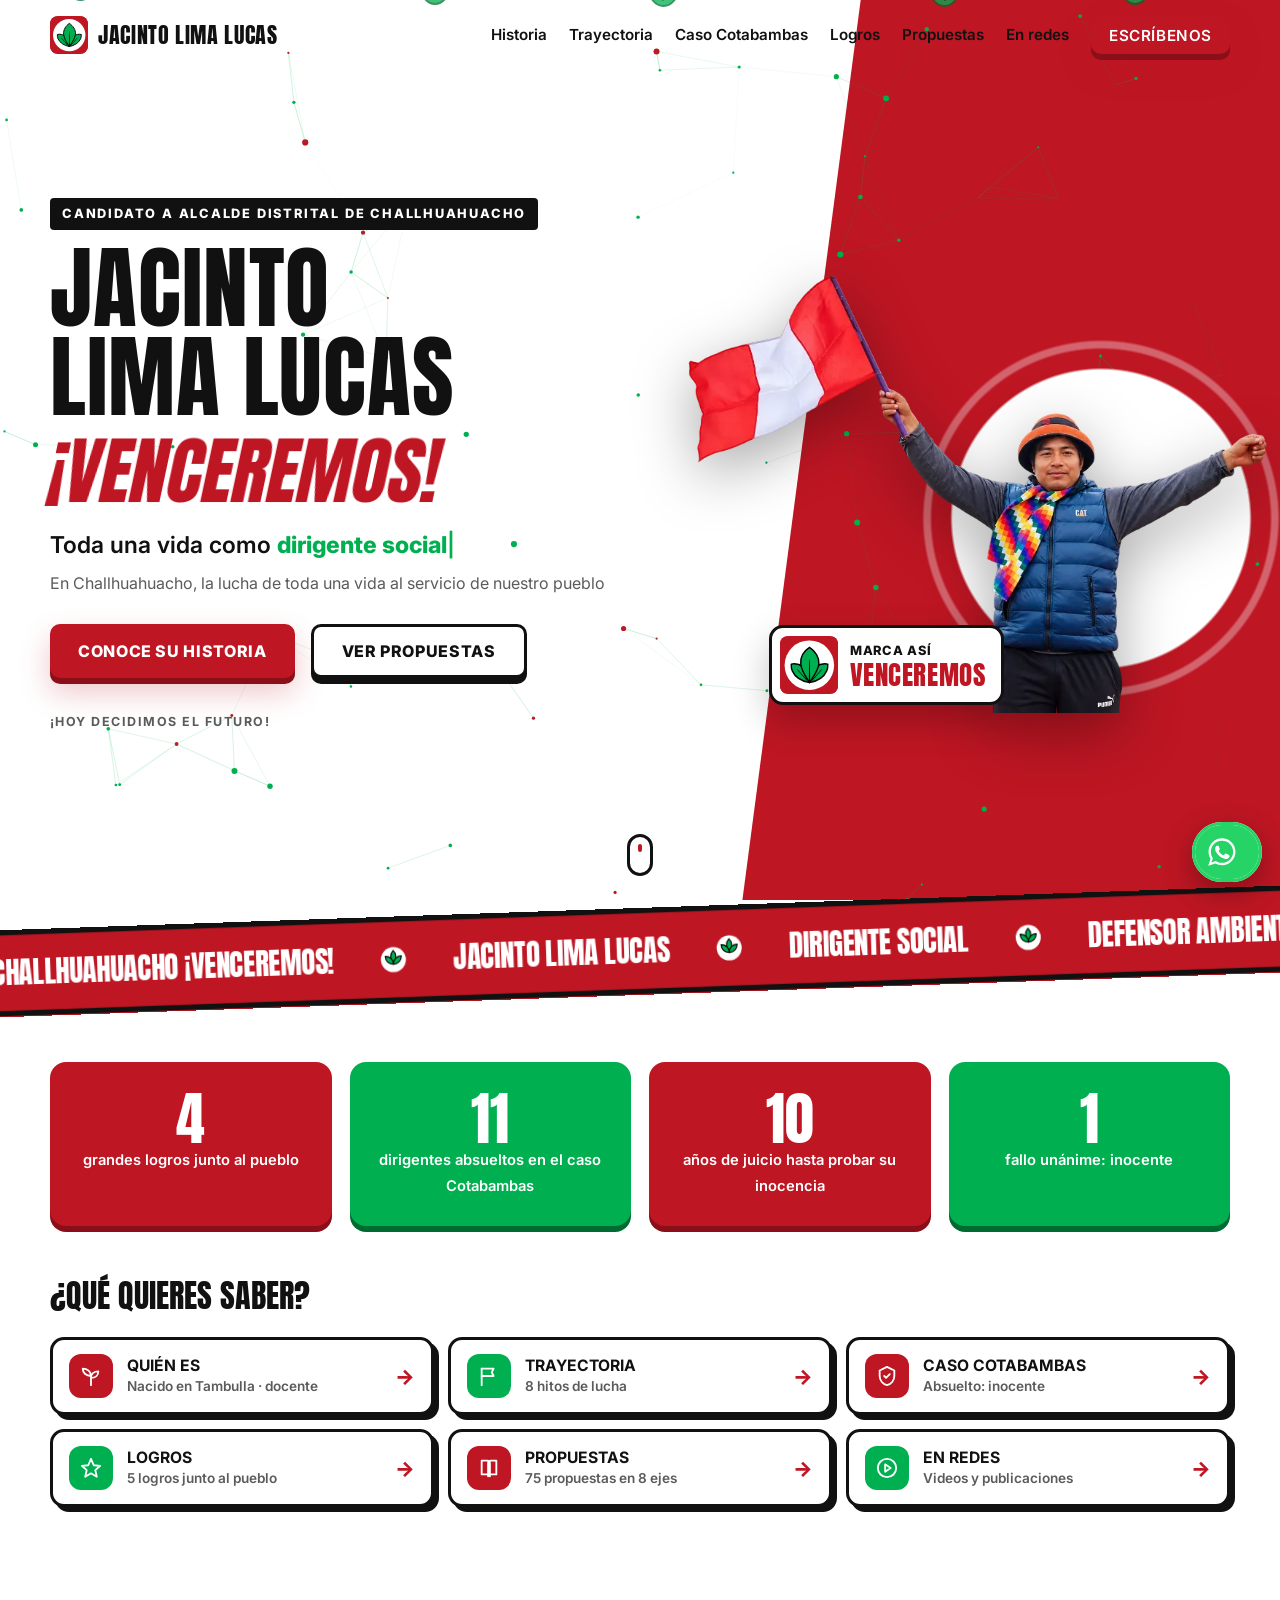
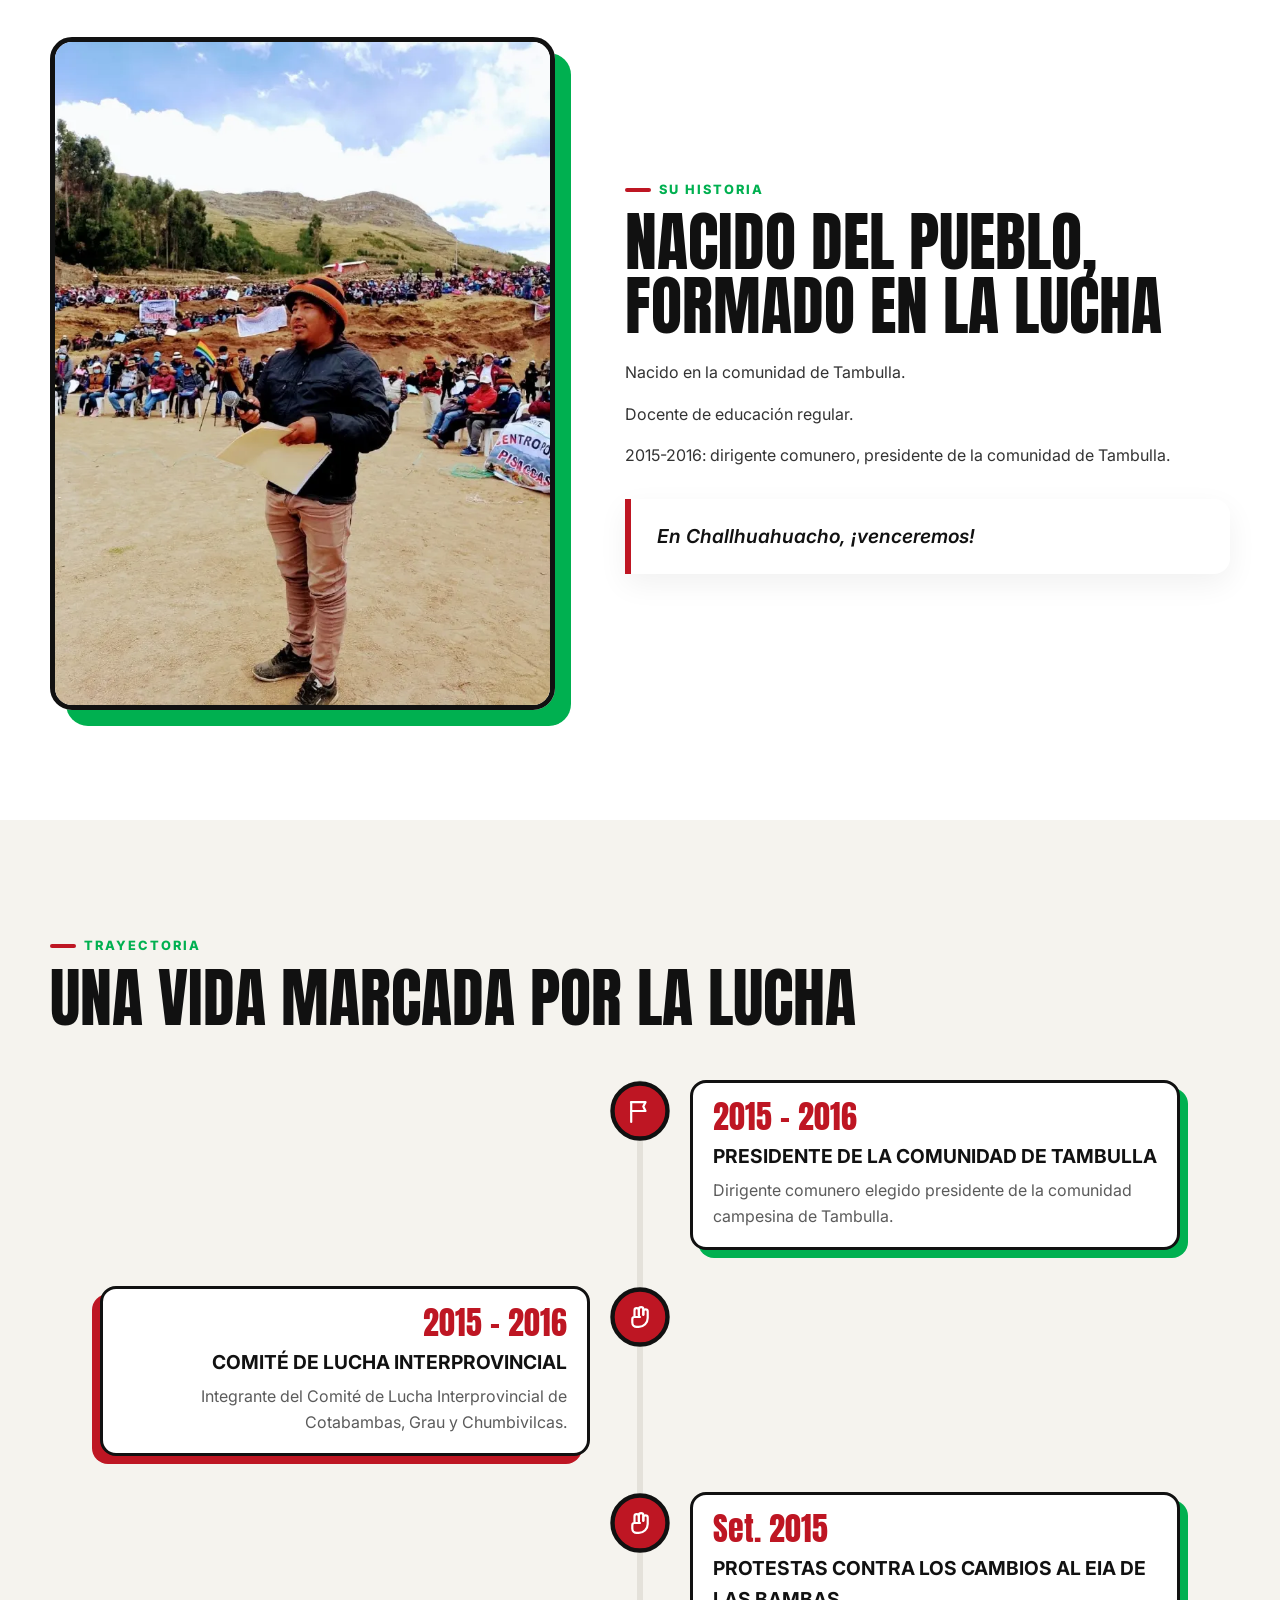
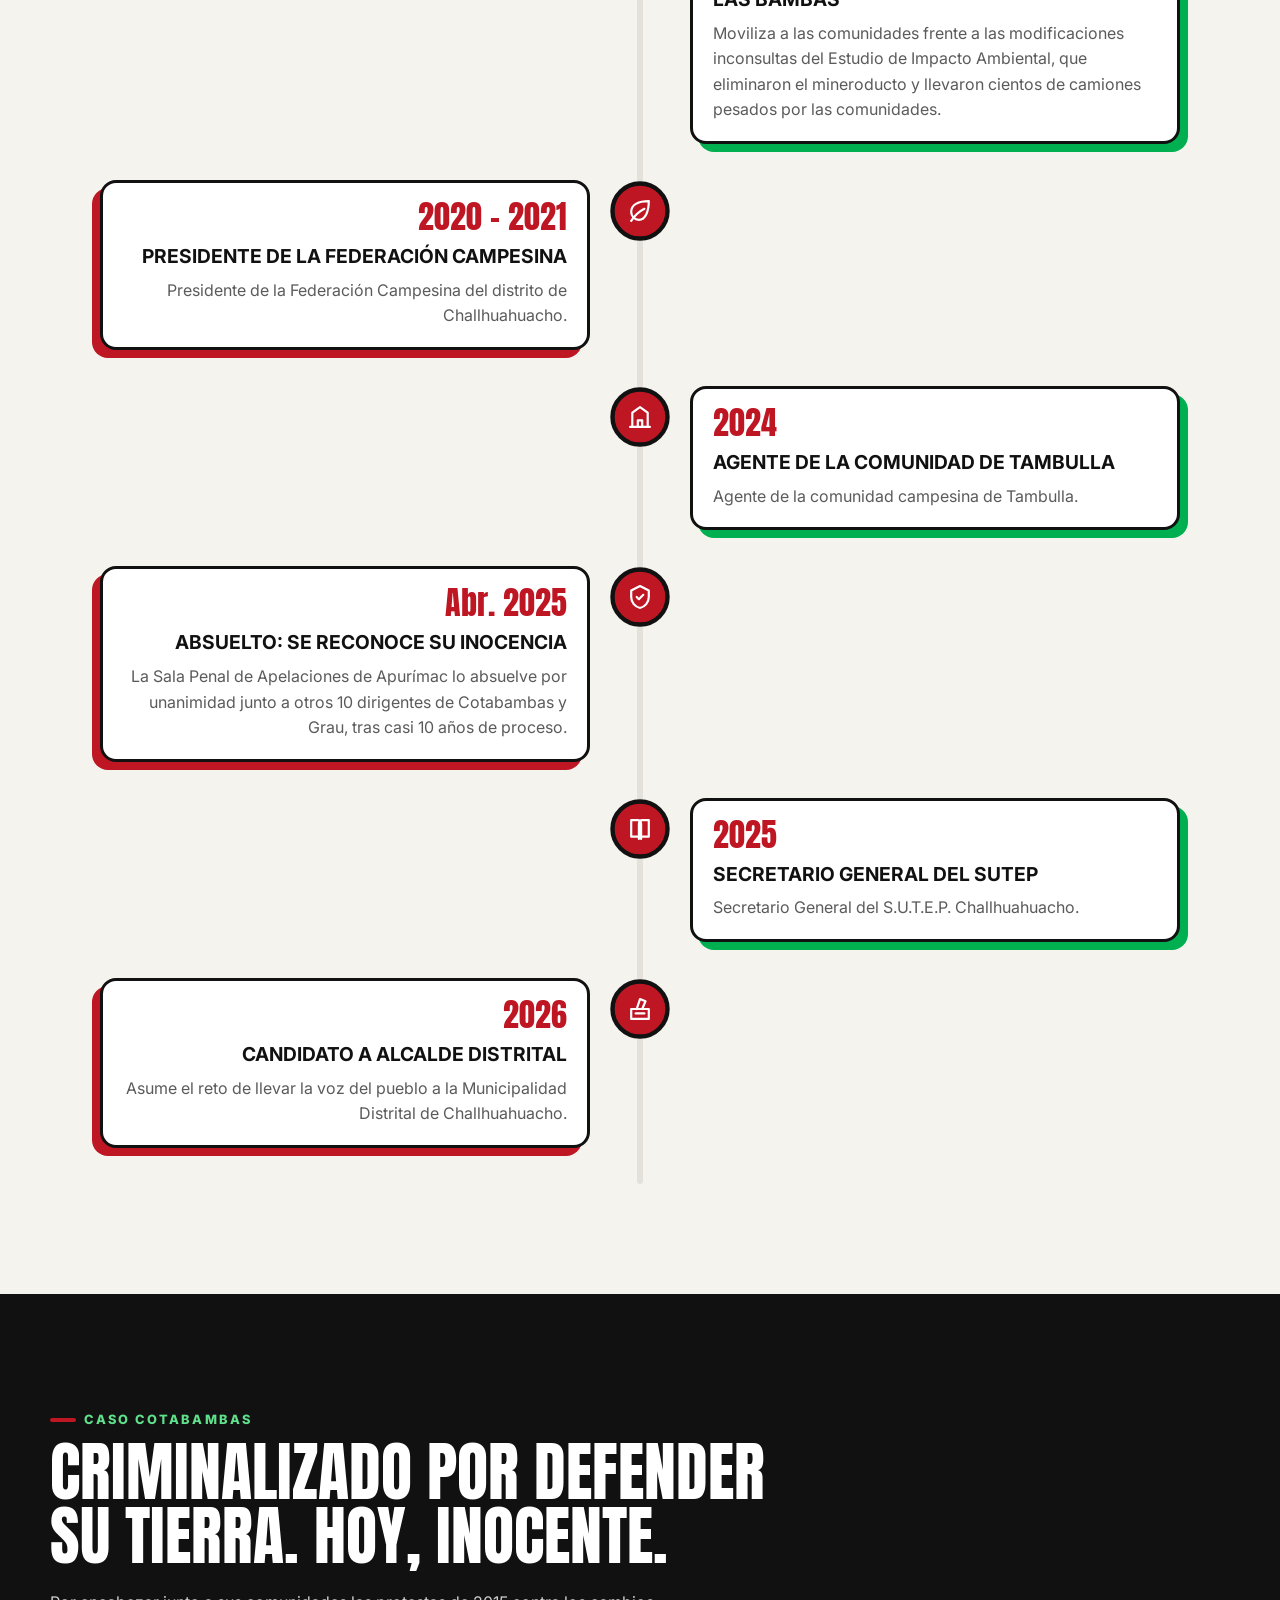
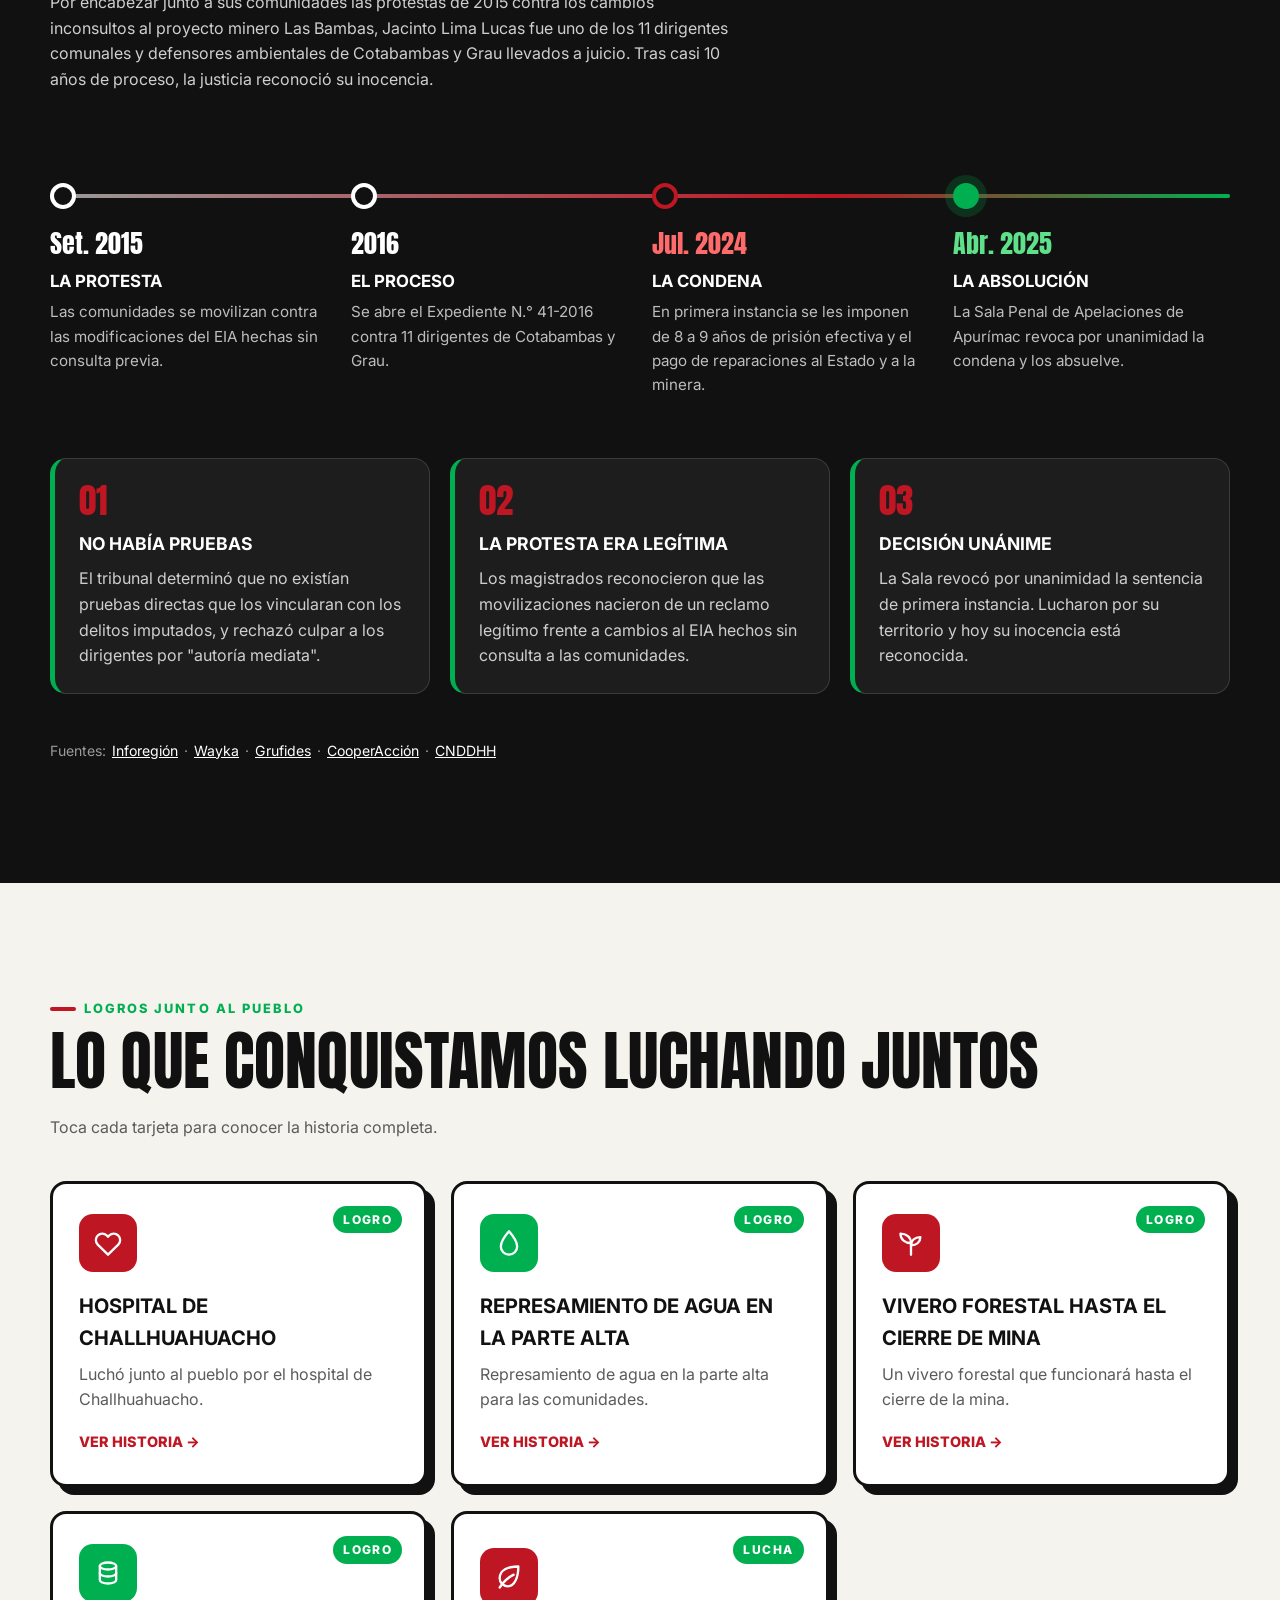
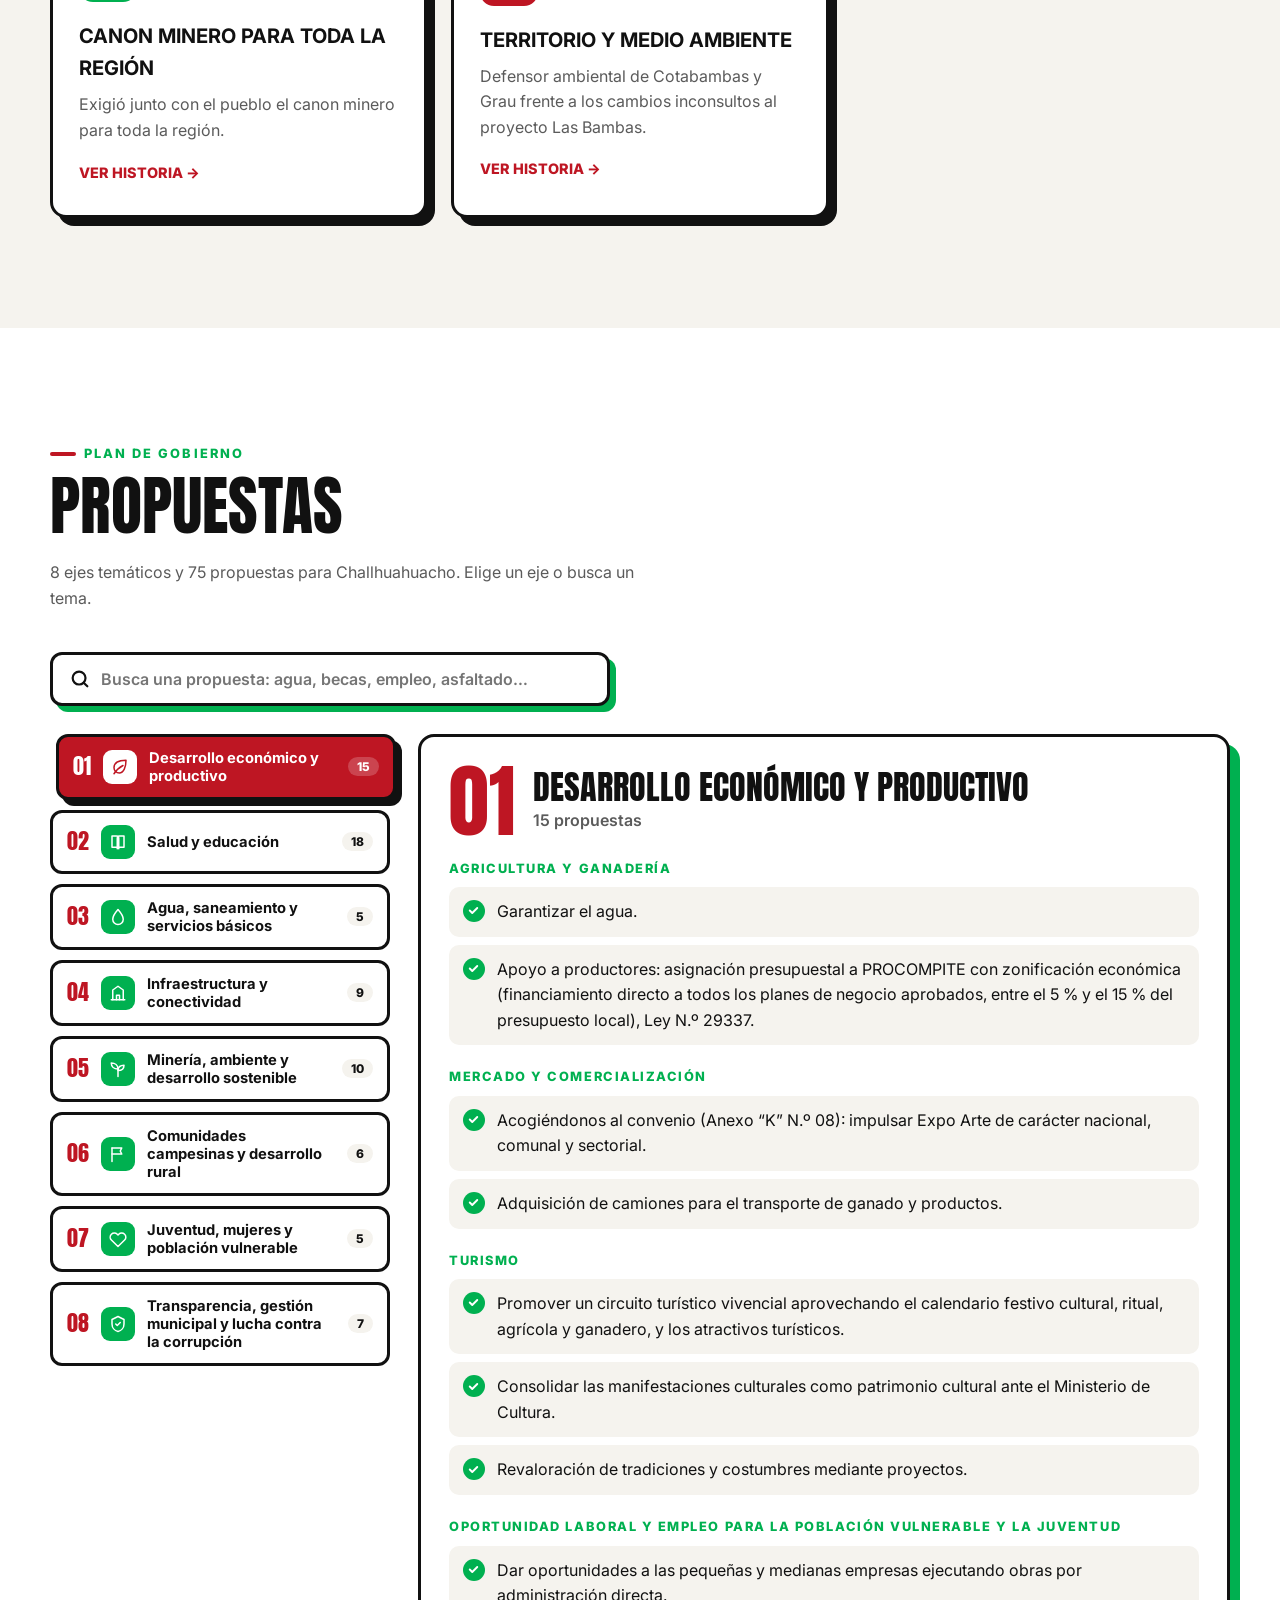
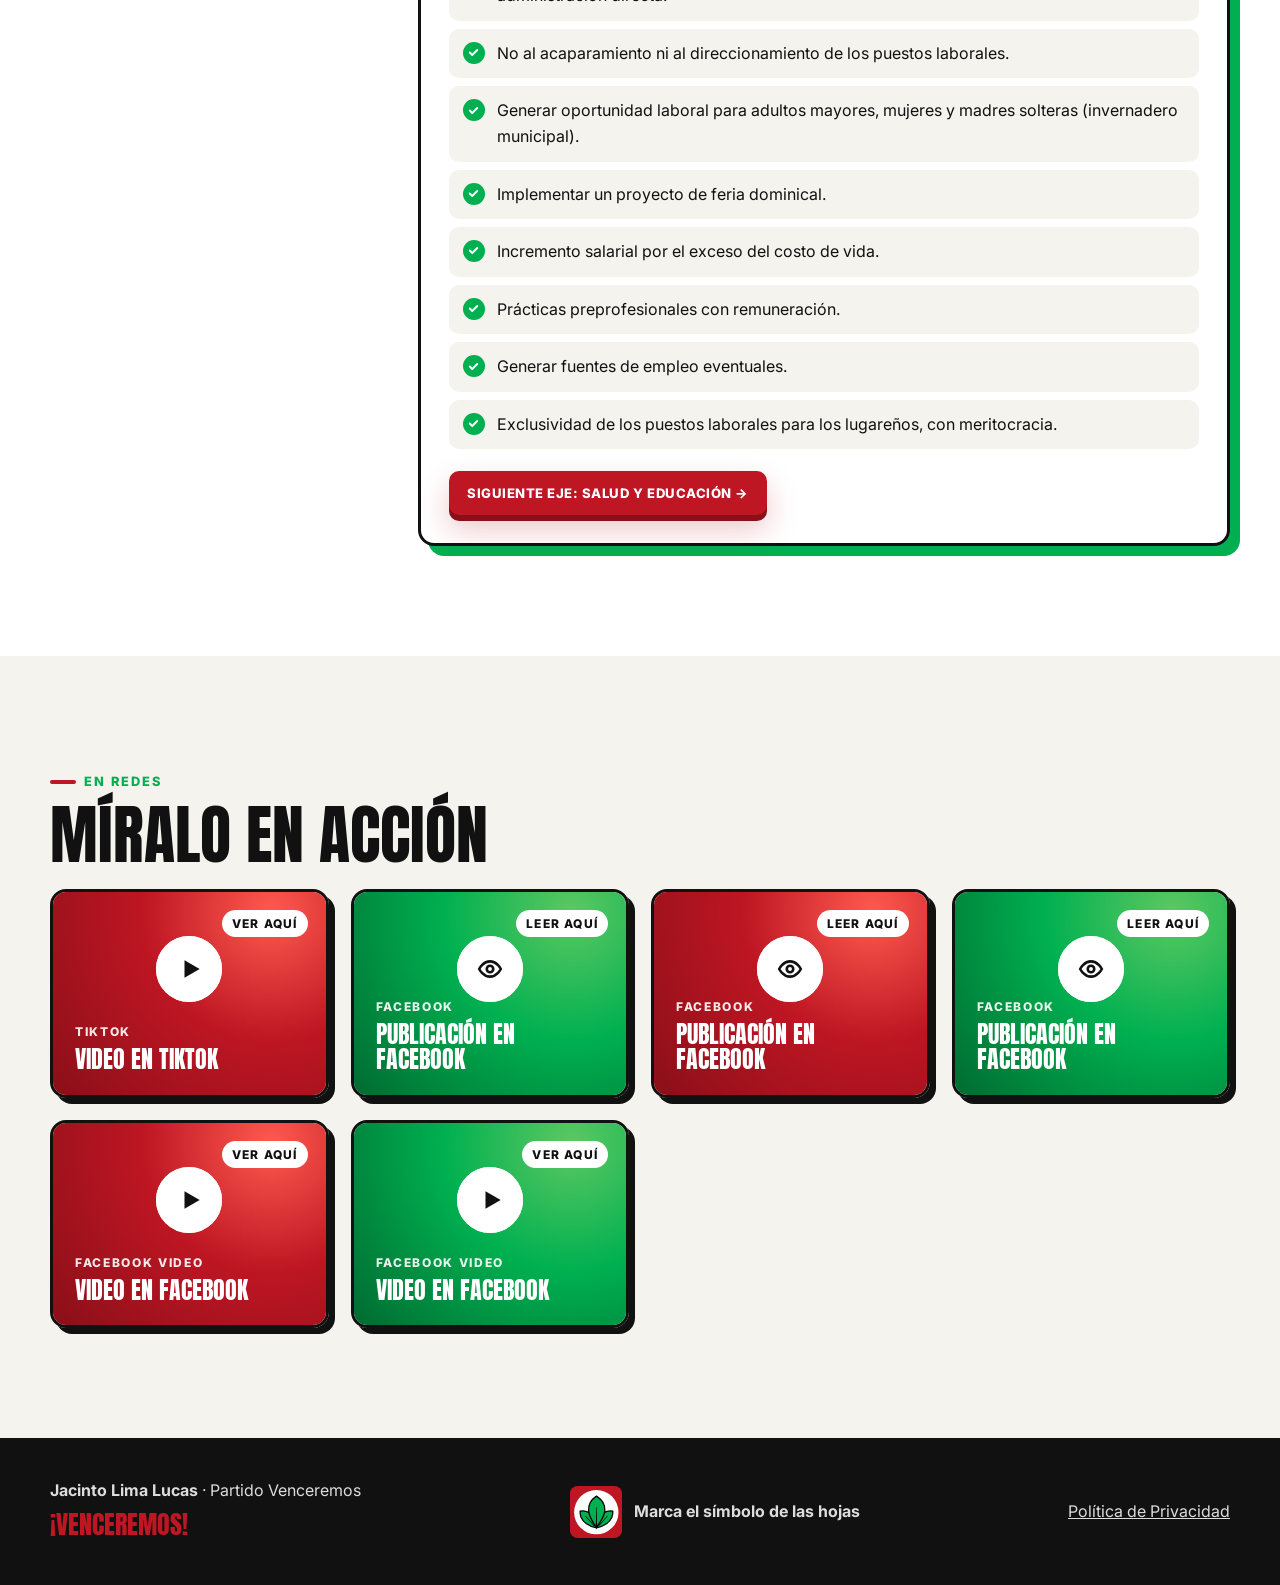
==== commit 0c3cb17c: "Política de privacidad en /privacidad Página con responsable, datos recogidos, finalidad, base legal" ====
--- a/index.html
+++ b/index.html
@@ -169,6 +169,7 @@
     <div class="container footer__inner">
       <p><strong data-fullname></strong> · Partido <span data-partido></span><br><em class="footer__grito" data-grito></em></p>
       <p class="footer__vote"><span class="footer__emblem" data-vote></span> Marca el símbolo de las hojas</p>
+      <p><a href="/privacidad">Política de Privacidad</a></p>
     </div>
   </footer>
 
